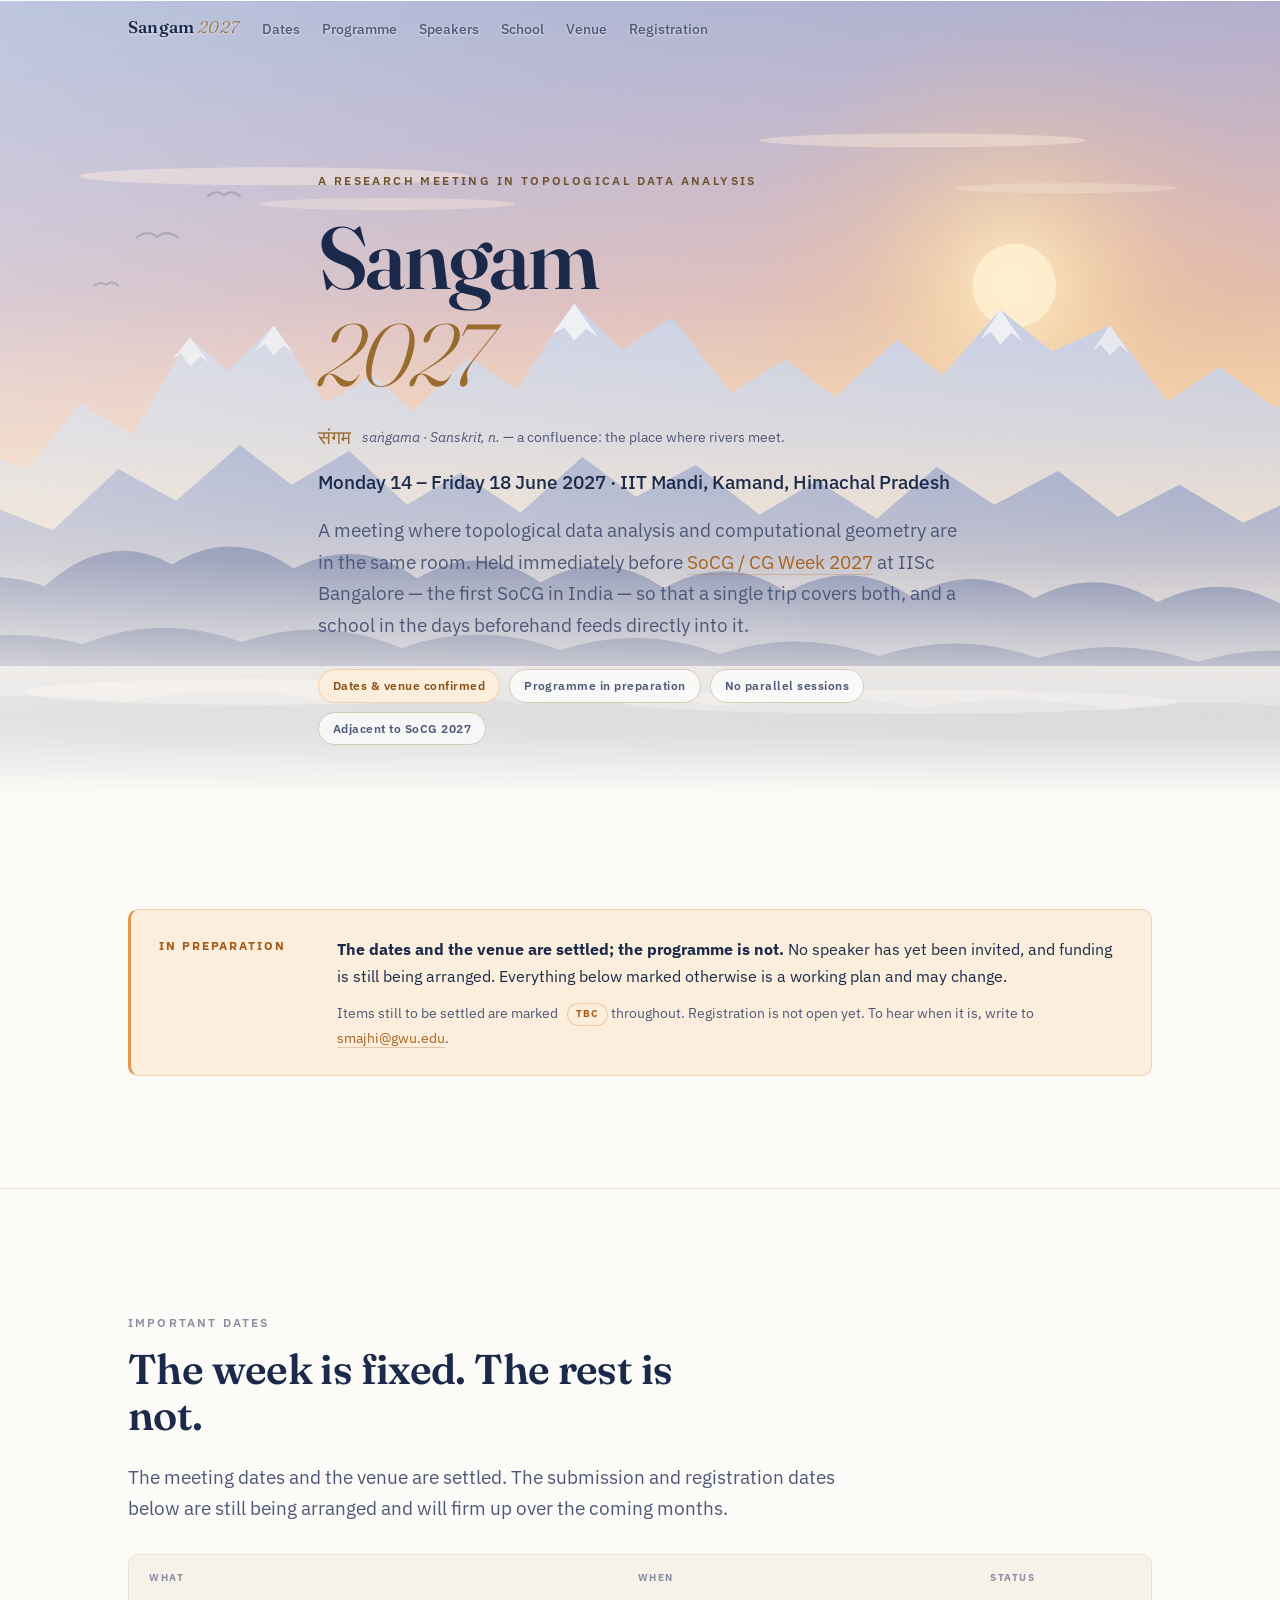
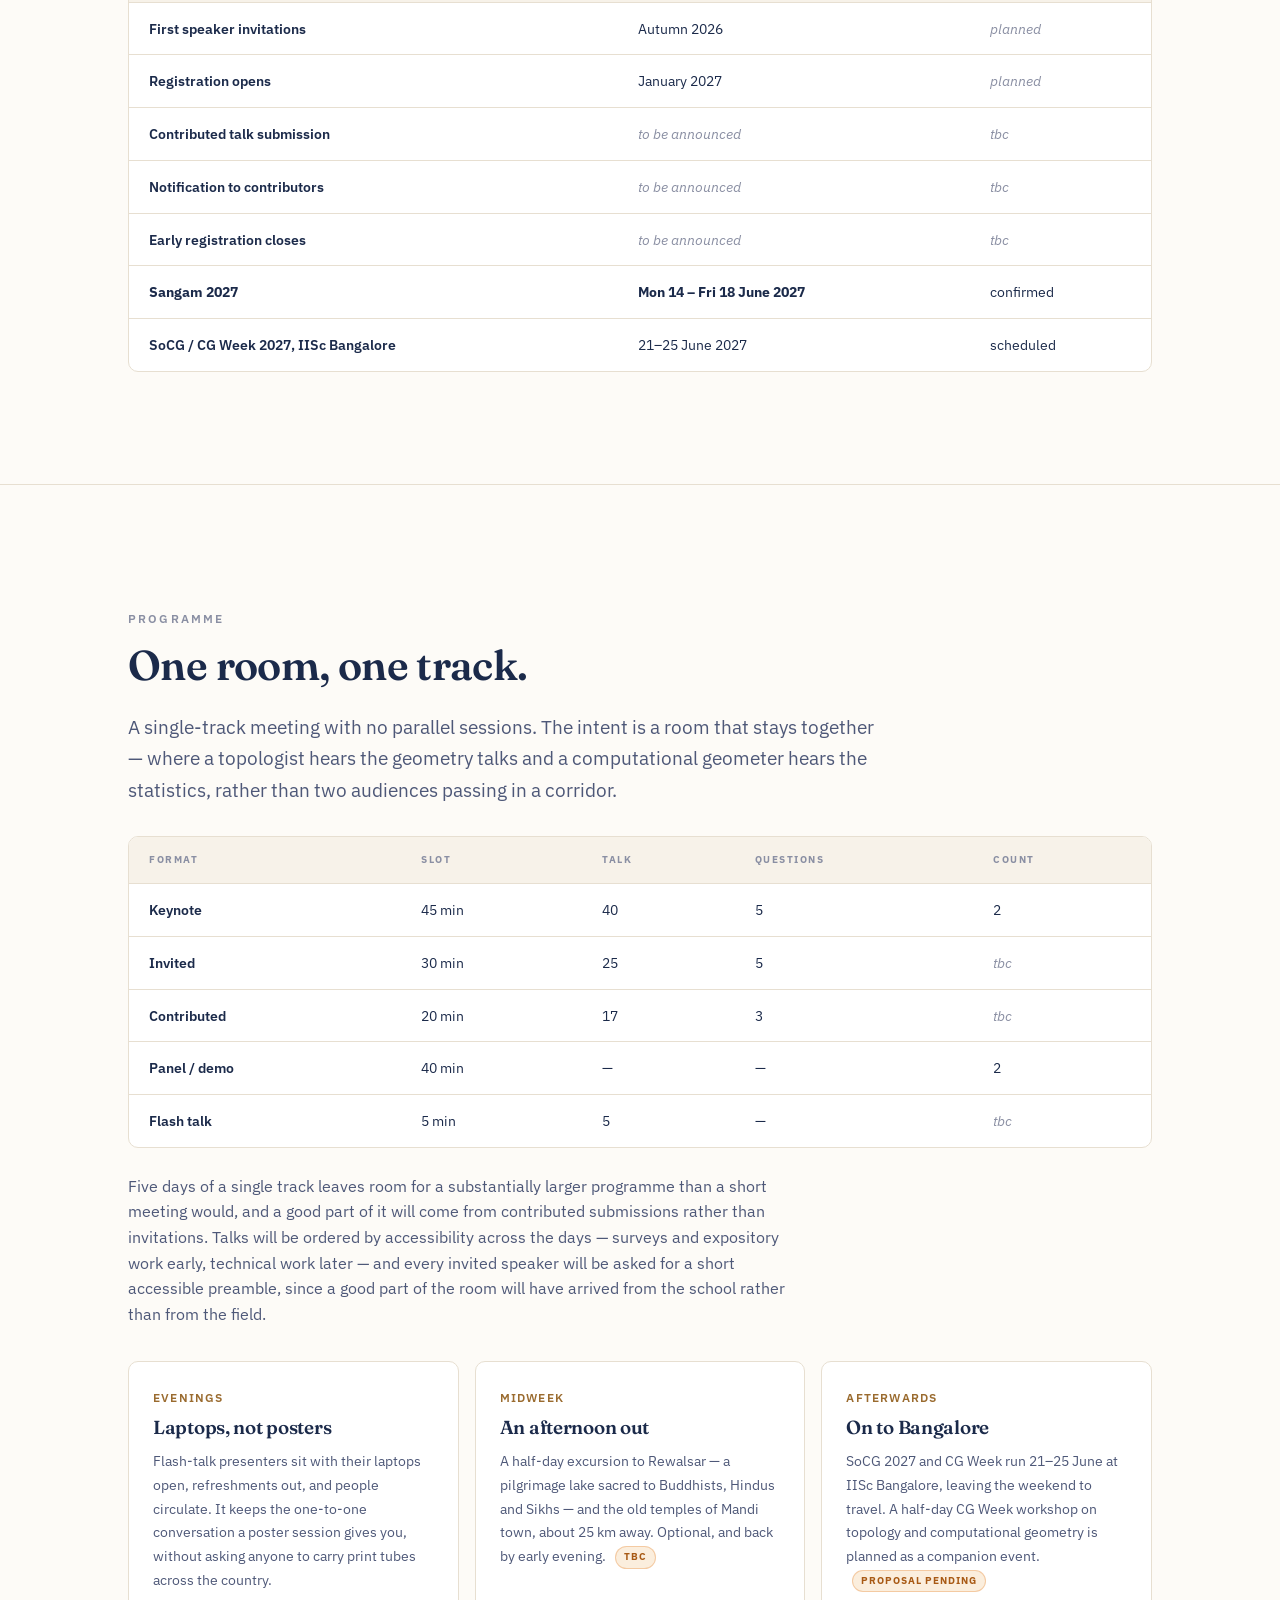
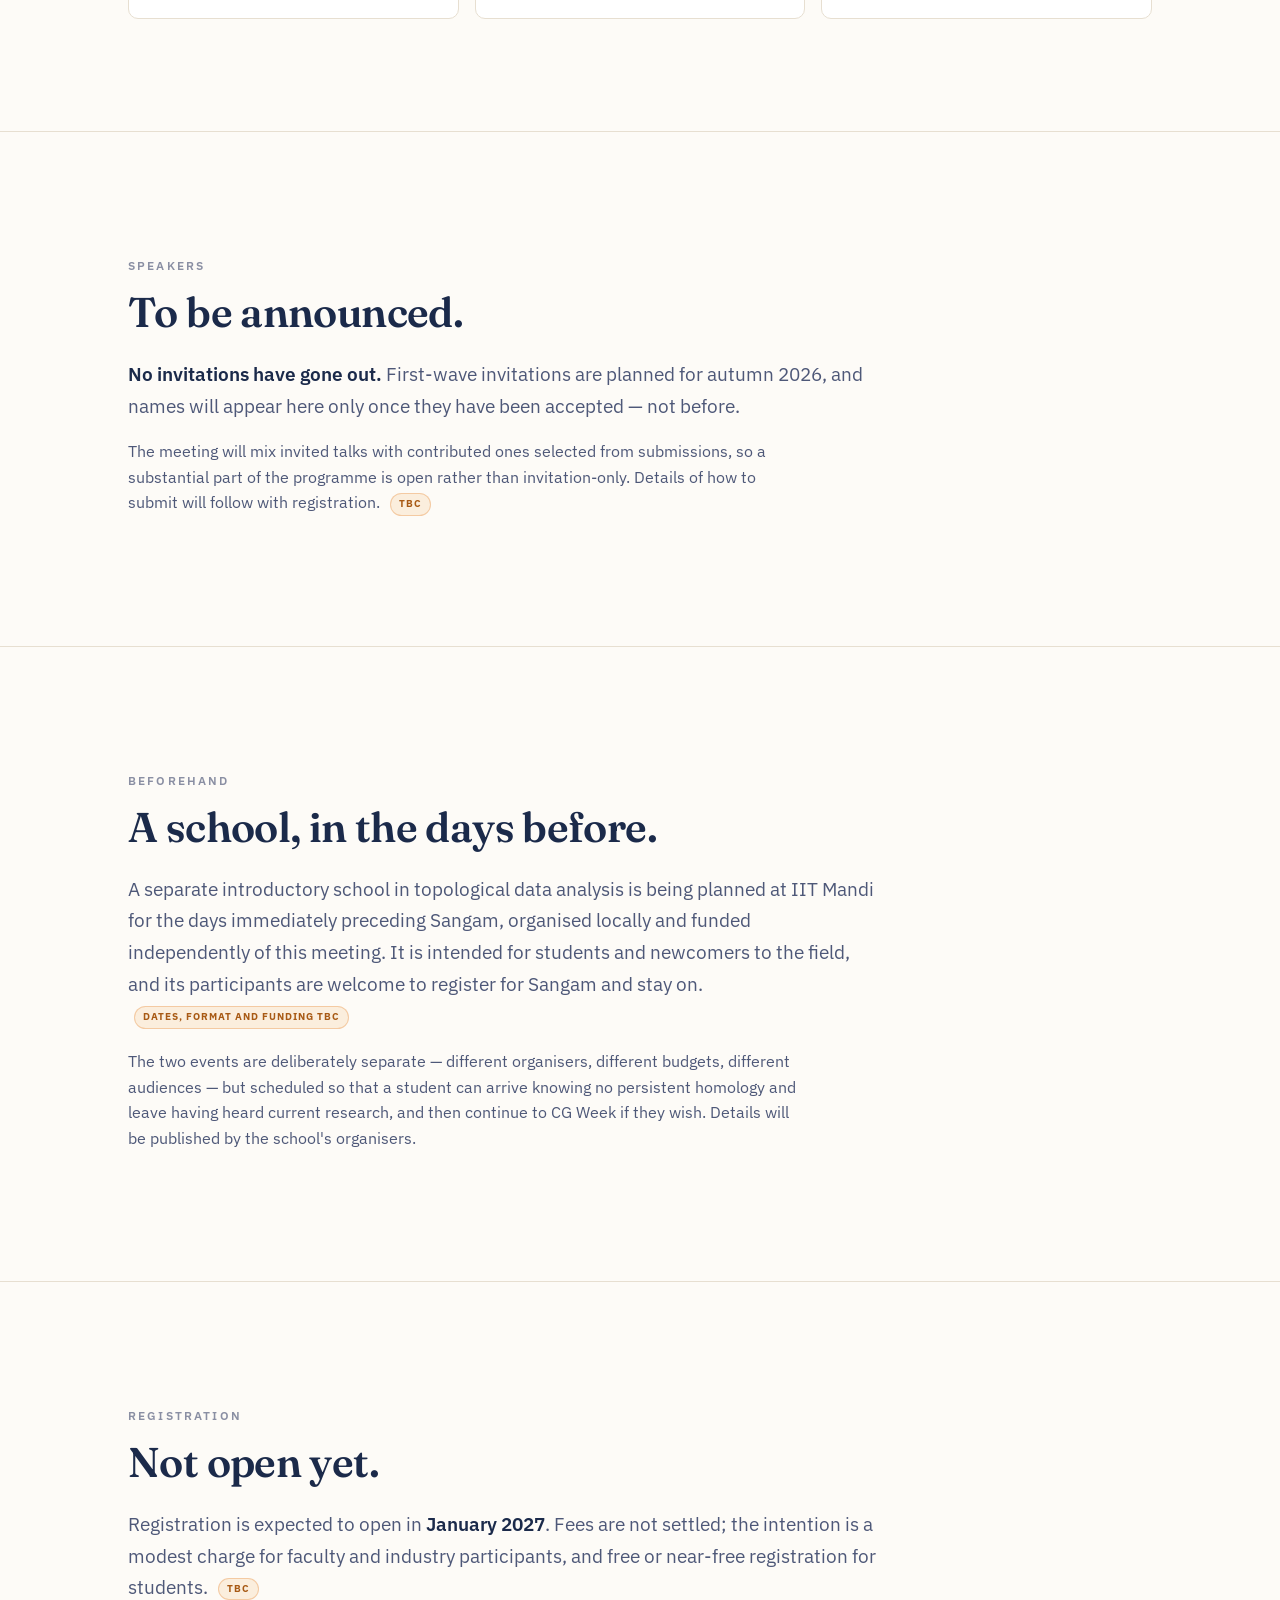
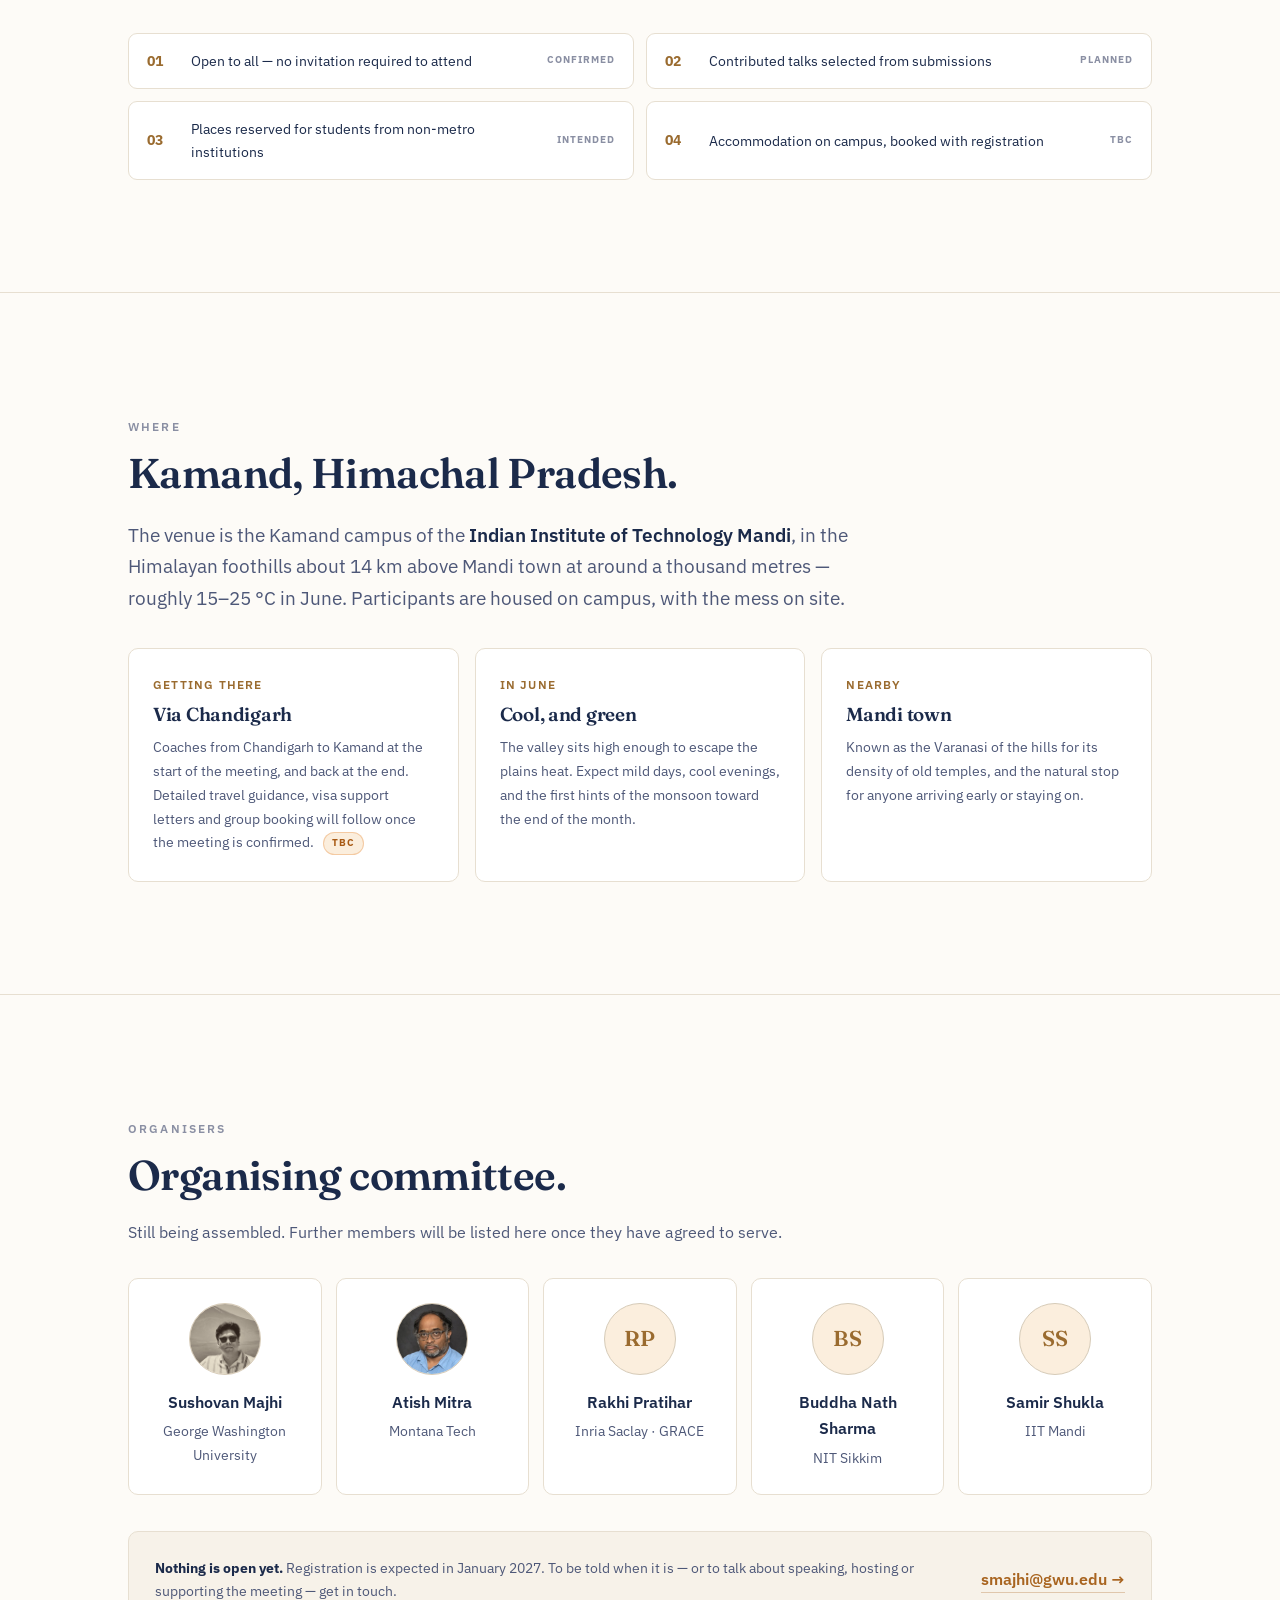
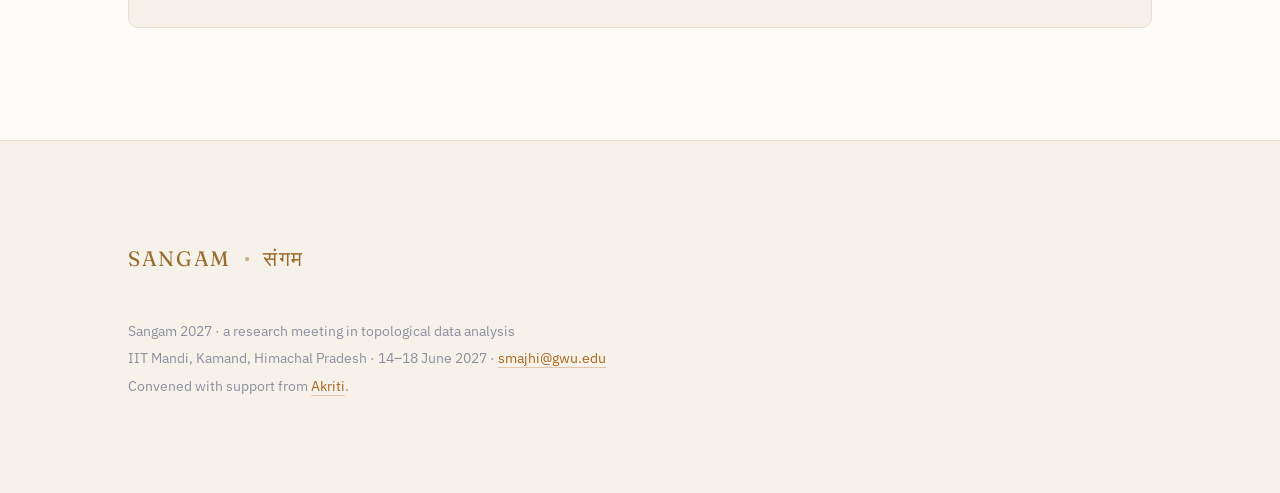
==== docs/sangam/index.html @ 7029db56 "Sangam: list the committee as people, not as roles; add Rakhi Pratihar Drops the role labels and dut" ====
<!doctype html>
<html lang="en">
<head>
<meta charset="utf-8">
<meta name="viewport" content="width=device-width, initial-scale=1">

<!-- Dates and venue are confirmed; speakers, funding and registration are not.
     Still unindexed and reachable only by direct link. Remove the robots tag
     below, and drop "sangam" from NOINDEX_PAGES in website/post-render.sh,
     when the meeting is announced publicly. -->
<meta name="robots" content="noindex, nofollow">

<title>Sangam 2027 — a research meeting in topological data analysis</title>
<meta name="description" content="Sangam 2027: a research meeting in topological data analysis at IIT Mandi, Kamand, 14–18 June 2027, the week before SoCG 2027 at IISc Bangalore.">

<meta property="og:title" content="Sangam 2027 — a research meeting in topological data analysis">
<meta property="og:description" content="IIT Mandi, Kamand, 14–18 June 2027. A research meeting held the week before SoCG 2027 at IISc Bangalore.">
<meta property="og:type" content="website">

<link rel="preconnect" href="https://fonts.googleapis.com">
<link rel="preconnect" href="https://fonts.gstatic.com" crossorigin>
<link href="https://fonts.googleapis.com/css2?family=Fraunces:ital,opsz,wght@0,9..144,300..700;1,9..144,300..600&family=IBM+Plex+Sans:wght@400;500;600&display=swap" rel="stylesheet">
<link rel="stylesheet" href="assets/style.css">
<link rel="icon" href="assets/favicon.svg" type="image/svg+xml">
</head>
<body>

<nav class="topnav" aria-label="Primary">
  <div class="nav-inner">
    <a class="nav-brand" href="#top">Sangam <span>2027</span></a>
    <ul>
      <li><a href="#dates">Dates</a></li>
      <li><a href="#programme">Programme</a></li>
      <li><a href="#speakers">Speakers</a></li>
      <li><a href="#school">School</a></li>
      <li><a href="#venue">Venue</a></li>
      <li><a href="#registration">Registration</a></li>
    </ul>
  </div>
</nav>

<header class="banner" id="top">
  <div class="banner-art" aria-hidden="true">
    <svg viewBox="0 0 1440 800" preserveAspectRatio="xMidYMax slice" role="presentation">
      <defs>
        <linearGradient id="sky" x1="0" y1="0" x2="0.25" y2="1">
          <stop offset="0%"   stop-color="#8FA3D0"/>
          <stop offset="26%"  stop-color="#B6AECB"/>
          <stop offset="48%"  stop-color="#DCB9B8"/>
          <stop offset="68%"  stop-color="#F0C69C"/>
          <stop offset="86%"  stop-color="#F9DEBD"/>
          <stop offset="100%" stop-color="#FCEEDA"/>
        </linearGradient>
        <radialGradient id="glow" cx="0.5" cy="0.5" r="0.5">
          <stop offset="0%"   stop-color="#FFEEC8" stop-opacity="0.98"/>
          <stop offset="30%"  stop-color="#FFDCA0" stop-opacity="0.55"/>
          <stop offset="62%"  stop-color="#F8C489" stop-opacity="0.20"/>
          <stop offset="100%" stop-color="#F4B27A" stop-opacity="0"/>
        </radialGradient>
        <linearGradient id="haze" x1="0" y1="0" x2="0" y2="1">
          <stop offset="0%"   stop-color="#FCE8CE" stop-opacity="0"/>
          <stop offset="100%" stop-color="#FCE8CE" stop-opacity="0.66"/>
        </linearGradient>
        <linearGradient id="mist" x1="0" y1="0" x2="0" y2="1">
          <stop offset="0%"   stop-color="#FDF2E2" stop-opacity="0.72"/>
          <stop offset="100%" stop-color="#FDF2E2" stop-opacity="0"/>
        </linearGradient>
        <linearGradient id="scrim" x1="0" y1="0" x2="1" y2="0.35">
          <stop offset="0%"   stop-color="#FDFBF7" stop-opacity="0.44"/>
          <stop offset="42%"  stop-color="#FDFBF7" stop-opacity="0.20"/>
          <stop offset="100%" stop-color="#FDFBF7" stop-opacity="0"/>
        </linearGradient>
        <filter id="grain">
          <feTurbulence type="fractalNoise" baseFrequency="0.8" numOctaves="3" stitchTiles="stitch"/>
          <feColorMatrix type="saturate" values="0"/>
        </filter>
      </defs>

      <rect width="1440" height="800" fill="url(#sky)"/>

      <circle cx="1096" cy="286" r="270" fill="url(#glow)"/>
      <circle cx="1096" cy="286" r="42" fill="#FFF0CE" opacity="0.95"/>

      <ellipse cx="352"  cy="176" rx="196" ry="9"  fill="#FBE6D6" opacity="0.5"/>
      <ellipse cx="466"  cy="204" rx="128" ry="6"  fill="#FBE6D6" opacity="0.38"/>
      <ellipse cx="1004" cy="140" rx="164" ry="7"  fill="#FCEBDA" opacity="0.42"/>
      <ellipse cx="1148" cy="188" rx="112" ry="5"  fill="#FCEBDA" opacity="0.3"/>

      <path fill="#C3CCE6" d="M0,486 L54,452 L104,470 L158,404 L210,436 L268,338 L306,372 L352,326 L404,404 L452,376 L492,412 L548,358 L596,390 L654,304 L702,350 L752,318 L812,394 L866,360 L916,398 L978,340 L1024,376 L1082,310 L1134,352 L1192,326 L1250,402 L1302,368 L1358,408 L1408,382 L1440,414 L1440,800 L0,800 Z"/>
      <path fill="#EFF2FA" opacity="0.85" d="M250,360 L268,338 L288,364 L279,357 L268,367 L259,354 Z"/>
      <path fill="#EFF2FA" opacity="0.85" d="M334,350 L352,326 L372,354 L362,346 L352,356 L344,345 Z"/>
      <path fill="#F3F5FC" opacity="0.9"  d="M632,334 L654,304 L678,338 L666,329 L654,341 L644,328 Z"/>
      <path fill="#F3F5FC" opacity="0.9"  d="M1062,340 L1082,310 L1104,342 L1093,333 L1082,345 L1072,332 Z"/>
      <path fill="#EFF2FA" opacity="0.8"  d="M1174,352 L1192,326 L1212,354 L1202,346 L1192,356 L1183,345 Z"/>
      <rect y="300" width="1440" height="230" fill="url(#haze)"/>

      <path fill="#A3ADCE" d="M0,540 L70,508 L130,532 L196,470 L254,502 L318,446 L370,486 L428,452 L486,506 L540,474 L600,514 L662,458 L716,498 L776,466 L840,516 L898,482 L958,520 L1018,468 L1076,506 L1140,472 L1200,518 L1262,486 L1326,524 L1390,494 L1440,522 L1440,800 L0,800 Z"/>
      <rect y="440" width="1440" height="200" fill="url(#haze)" opacity="0.8"/>

      <path fill="#7E88AE" d="M0,596 Q64,566 122,588 Q186,530 250,566 Q312,528 372,570 Q436,536 496,580 Q560,542 620,584 Q684,548 744,590 Q808,554 868,594 Q932,558 992,598 Q1056,562 1116,600 Q1180,566 1240,604 Q1304,572 1364,606 Q1408,586 1440,600 L1440,800 L0,800 Z"/>
      <rect y="520" width="1440" height="190" fill="url(#haze)" opacity="0.55"/>

      <path fill="#57608A" d="M0,650 Q80,626 160,646 Q240,614 320,644 Q400,616 480,650 Q560,622 640,652 Q720,626 800,656 Q880,630 960,658 Q1040,632 1120,660 Q1200,636 1280,664 Q1360,640 1440,666 L1440,800 L0,800 Z"/>
      <rect y="590" width="1440" height="180" fill="url(#haze)" opacity="0.32"/>

      <path fill="#333C63" d="M0,706 Q100,690 200,704 Q300,684 400,702 Q500,686 600,706 Q700,688 800,708 Q900,690 1000,710 Q1100,694 1200,712 Q1300,696 1400,714 Q1430,708 1440,712 L1440,800 L0,800 Z"/>

      <rect y="668" width="1440" height="70" fill="url(#mist)"/>
      <ellipse cx="330"  cy="694" rx="230" ry="13" fill="#FDF4E6" opacity="0.42"/>
      <ellipse cx="980"  cy="704" rx="280" ry="12" fill="#FDF4E6" opacity="0.36"/>

      <g fill="none" stroke="#4A5378" stroke-width="2.1" stroke-linecap="round" opacity="0.42">
        <path d="M214,238 q11,-9 21,-1 q10,-8 21,1"/>
        <path d="M286,196 q8,-7 16,-1 q8,-6 16,1"/>
        <path d="M172,286 q6,-5 12,-1 q6,-5 12,1"/>
      </g>

      <rect width="1440" height="800" fill="url(#scrim)"/>
      <rect width="1440" height="800" filter="url(#grain)" opacity="0.045" style="mix-blend-mode:multiply"/>
    </svg>
  </div>

  <div class="wrap banner-inner">
    <p class="eyebrow">A research meeting in topological data analysis</p>
    <h1>Sangam <span class="year">2027</span></h1>
    <p class="gloss"><span class="deva">संगम</span> <em>saṅgama · Sanskrit, n.</em> — a confluence: the place where rivers meet.</p>
    <p class="when">Monday 14 – Friday 18 June 2027 · IIT Mandi, Kamand, Himachal Pradesh</p>
    <p class="lede">A meeting where topological data analysis and computational geometry are in the same room. Held immediately before <a href="https://www.computational-geometry.org/cg-week/">SoCG&nbsp;/&nbsp;CG&nbsp;Week 2027</a> at IISc Bangalore — the first SoCG in India — so that a single trip covers both, and a school in the days beforehand feeds directly into it.</p>
    <div class="chips">
      <span class="chip warm">Dates &amp; venue confirmed</span>
      <span class="chip">Programme in preparation</span>
      <span class="chip">No parallel sessions</span>
      <span class="chip">Adjacent to SoCG 2027</span>
    </div>
  </div>
</header>

<main>

<section id="status">
  <div class="wrap">
    <div class="notice">
      <div class="flag">In preparation</div>
      <div>
        <p><strong>The dates and the venue are settled; the programme is not.</strong> No speaker has yet been invited, and funding is still being arranged. Everything below marked otherwise is a working plan and may change.</p>
        <p>Items still to be settled are marked <span class="tbc">tbc</span> throughout. Registration is not open yet. To hear when it is, write to <a href="mailto:smajhi@gwu.edu">smajhi@gwu.edu</a>.</p>
      </div>
    </div>
  </div>
</section>

<section id="dates">
  <div class="wrap">
    <p class="kicker">Important dates</p>
    <h2>The week is fixed. The rest is not.</h2>
    <p class="lede">The meeting dates and the venue are settled. The submission and registration dates below are still being arranged and will firm up over the coming months.</p>
    <div class="table-wrap">
      <table>
        <thead><tr><th>What</th><th>When</th><th>Status</th></tr></thead>
        <tbody>
          <tr><td>First speaker invitations</td><td>Autumn 2026</td><td class="tbd">planned</td></tr>
          <tr><td>Registration opens</td><td>January 2027</td><td class="tbd">planned</td></tr>
          <tr><td>Contributed talk submission</td><td class="tbd">to be announced</td><td class="tbd">tbc</td></tr>
          <tr><td>Notification to contributors</td><td class="tbd">to be announced</td><td class="tbd">tbc</td></tr>
          <tr><td>Early registration closes</td><td class="tbd">to be announced</td><td class="tbd">tbc</td></tr>
          <tr><td><strong>Sangam 2027</strong></td><td><strong>Mon 14 – Fri 18 June 2027</strong></td><td>confirmed</td></tr>
          <tr><td>SoCG / CG Week 2027, IISc Bangalore</td><td>21–25 June 2027</td><td>scheduled</td></tr>
        </tbody>
      </table>
    </div>
  </div>
</section>

<section id="programme">
  <div class="wrap">
    <p class="kicker">Programme</p>
    <h2>One room, one track.</h2>
    <p class="lede">A single-track meeting with no parallel sessions. The intent is a room that stays together — where a topologist hears the geometry talks and a computational geometer hears the statistics, rather than two audiences passing in a corridor.</p>
    <div class="table-wrap">
      <table>
        <thead><tr><th>Format</th><th>Slot</th><th>Talk</th><th>Questions</th><th>Count</th></tr></thead>
        <tbody>
          <tr><td>Keynote</td><td class="num">45 min</td><td class="num">40</td><td class="num">5</td><td class="num">2</td></tr>
          <tr><td>Invited</td><td class="num">30 min</td><td class="num">25</td><td class="num">5</td><td class="tbd">tbc</td></tr>
          <tr><td>Contributed</td><td class="num">20 min</td><td class="num">17</td><td class="num">3</td><td class="tbd">tbc</td></tr>
          <tr><td>Panel / demo</td><td class="num">40 min</td><td>—</td><td>—</td><td class="num">2</td></tr>
          <tr><td>Flash talk</td><td class="num">5 min</td><td class="num">5</td><td>—</td><td class="tbd">tbc</td></tr>
        </tbody>
      </table>
    </div>
    <p class="lede small" style="margin-top:26px;">Five days of a single track leaves room for a substantially larger programme than a short meeting would, and a good part of it will come from contributed submissions rather than invitations. Talks will be ordered by accessibility across the days — surveys and expository work early, technical work later — and every invited speaker will be asked for a short accessible preamble, since a good part of the room will have arrived from the school rather than from the field.</p>
    <div class="cards">
      <div class="card">
        <p class="tag">Evenings</p>
        <h3>Laptops, not posters</h3>
        <p>Flash-talk presenters sit with their laptops open, refreshments out, and people circulate. It keeps the one-to-one conversation a poster session gives you, without asking anyone to carry print tubes across the country.</p>
      </div>
      <div class="card">
        <p class="tag">Midweek</p>
        <h3>An afternoon out</h3>
        <p>A half-day excursion to Rewalsar — a pilgrimage lake sacred to Buddhists, Hindus and Sikhs — and the old temples of Mandi town, about 25 km away. Optional, and back by early evening. <span class="tbc">tbc</span></p>
      </div>
      <div class="card">
        <p class="tag">Afterwards</p>
        <h3>On to Bangalore</h3>
        <p>SoCG 2027 and CG Week run 21–25 June at IISc Bangalore, leaving the weekend to travel. A half-day CG Week workshop on topology and computational geometry is planned as a companion event. <span class="tbc">proposal pending</span></p>
      </div>
    </div>
  </div>
</section>

<section id="speakers">
  <div class="wrap">
    <p class="kicker">Speakers</p>
    <h2>To be announced.</h2>
    <p class="lede"><strong>No invitations have gone out.</strong> First-wave invitations are planned for autumn 2026, and names will appear here only once they have been accepted — not before.</p>
    <p class="lede small">The meeting will mix invited talks with contributed ones selected from submissions, so a substantial part of the programme is open rather than invitation-only. Details of how to submit will follow with registration. <span class="tbc">tbc</span></p>
  </div>
</section>

<section id="school">
  <div class="wrap">
    <p class="kicker">Beforehand</p>
    <h2>A school, in the days before.</h2>
    <p class="lede">A separate introductory school in topological data analysis is being planned at IIT Mandi for the days immediately preceding Sangam, organised locally and funded independently of this meeting. It is intended for students and newcomers to the field, and its participants are welcome to register for Sangam and stay on. <span class="tbc">dates, format and funding tbc</span></p>
    <p class="lede small">The two events are deliberately separate — different organisers, different budgets, different audiences — but scheduled so that a student can arrive knowing no persistent homology and leave having heard current research, and then continue to CG Week if they wish. Details will be published by the school's organisers.</p>
  </div>
</section>

<section id="registration">
  <div class="wrap">
    <p class="kicker">Registration</p>
    <h2>Not open yet.</h2>
    <p class="lede">Registration is expected to open in <strong>January 2027</strong>. Fees are not settled; the intention is a modest charge for faculty and industry participants, and free or near-free registration for students. <span class="tbc">tbc</span></p>
    <div class="points">
      <div class="point"><span class="n">01</span><span class="t">Open to all — no invitation required to attend</span><span class="s">confirmed</span></div>
      <div class="point"><span class="n">02</span><span class="t">Contributed talks selected from submissions</span><span class="s">planned</span></div>
      <div class="point"><span class="n">03</span><span class="t">Places reserved for students from non-metro institutions</span><span class="s">intended</span></div>
      <div class="point"><span class="n">04</span><span class="t">Accommodation on campus, booked with registration</span><span class="s">tbc</span></div>
    </div>
  </div>
</section>

<section id="venue">
  <div class="wrap">
    <p class="kicker">Where</p>
    <h2>Kamand, Himachal Pradesh.</h2>
    <p class="lede">The venue is the Kamand campus of the <strong>Indian Institute of Technology Mandi</strong>, in the Himalayan foothills about 14 km above Mandi town at around a thousand metres — roughly 15–25 °C in June. Participants are housed on campus, with the mess on site.</p>
    <div class="cards">
      <div class="card">
        <p class="tag">Getting there</p>
        <h3>Via Chandigarh</h3>
        <p>Coaches from Chandigarh to Kamand at the start of the meeting, and back at the end. Detailed travel guidance, visa support letters and group booking will follow once the meeting is confirmed. <span class="tbc">tbc</span></p>
      </div>
      <div class="card">
        <p class="tag">In June</p>
        <h3>Cool, and green</h3>
        <p>The valley sits high enough to escape the plains heat. Expect mild days, cool evenings, and the first hints of the monsoon toward the end of the month.</p>
      </div>
      <div class="card">
        <p class="tag">Nearby</p>
        <h3>Mandi town</h3>
        <p>Known as the Varanasi of the hills for its density of old temples, and the natural stop for anyone arriving early or staying on.</p>
      </div>
    </div>
  </div>
</section>

<section id="organisers">
  <div class="wrap">
    <p class="kicker">Organisers</p>
    <h2>Organising committee.</h2>
    <p class="lede small">Still being assembled. Further members will be listed here once they have agreed to serve.</p>
    <div class="people">
      <div class="person">
        <div class="avatar">
          <img src="/branding/team/sushovan-majhi.jpg" alt="" loading="lazy" onerror="this.remove()">
          <span class="initials" aria-hidden="true">SM</span>
        </div>
        <p class="name">Sushovan Majhi</p>
        <p class="affil">George Washington University</p>
      </div>
      <div class="person">
        <div class="avatar">
          <img src="/branding/team/atish-mitra.jpg" alt="" loading="lazy" onerror="this.remove()">
          <span class="initials" aria-hidden="true">AM</span>
        </div>
        <p class="name">Atish Mitra</p>
        <p class="affil">Montana Tech</p>
      </div>
      <div class="person">
        <div class="avatar">
          <img src="/branding/team/rakhi-pratihar.jpg" alt="" loading="lazy" onerror="this.remove()">
          <span class="initials" aria-hidden="true">RP</span>
        </div>
        <p class="name"><a href="https://sites.google.com/view/rakhi-pratihar/home">Rakhi Pratihar</a></p>
        <p class="affil">Inria Saclay · GRACE</p>
      </div>
      <div class="person">
        <div class="avatar">
          <img src="/branding/team/buddha-nath-sharma.jpg" alt="" loading="lazy" onerror="this.remove()">
          <span class="initials" aria-hidden="true">BS</span>
        </div>
        <p class="name">Buddha Nath Sharma</p>
        <p class="affil">NIT Sikkim</p>
      </div>
      <div class="person">
        <div class="avatar">
          <img src="/branding/team/samir-shukla.jpg" alt="" loading="lazy" onerror="this.remove()">
          <span class="initials" aria-hidden="true">SS</span>
        </div>
        <p class="name">Samir Shukla</p>
        <p class="affil">IIT Mandi</p>
      </div>
    </div>
    <div class="callout">
      <p><strong>Nothing is open yet.</strong> Registration is expected in January 2027. To be told when it is — or to talk about speaking, hosting or supporting the meeting — get in touch.</p>
      <a href="mailto:smajhi@gwu.edu">smajhi@gwu.edu →</a>
    </div>
  </div>
</section>

</main>

<footer>
  <div class="wrap">
    <p class="seal"><span>SANGAM</span><span class="dot"></span><span>संगम</span></p>
    <p class="meta">
      <span>Sangam 2027 · a research meeting in topological data analysis</span>
      <span>IIT Mandi, Kamand, Himachal Pradesh · 14–18 June 2027 · <a href="mailto:smajhi@gwu.edu">smajhi@gwu.edu</a></span>
      <span>Convened with support from <a href="/">Akriti</a>.</span>
    </p>
  </div>
</footer>

<script>
// The nav is clear over the banner and frosts once the sky has scrolled past.
// Falls back to permanently frosted if IntersectionObserver is unavailable,
// which is the safe direction — legible rather than pretty.
(function () {
  var nav = document.querySelector('.topnav');
  var banner = document.querySelector('.banner');
  if (!nav || !banner) return;
  if (!('IntersectionObserver' in window)) { nav.classList.add('scrolled'); return; }

  new IntersectionObserver(function (entries) {
    nav.classList.toggle('scrolled', !entries[0].isIntersecting);
  }, { rootMargin: '-' + nav.offsetHeight + 'px 0px 0px 0px' }).observe(banner);
})();
</script>

</body>
</html>
---- docs/sangam/assets/style.css ----
/* ─────────────────────────────────────────────────────────────────────────────
   Sangam 2027 — "Dawn over the range"
   Standalone stylesheet. No framework, no build step.
   ───────────────────────────────────────────────────────────────────────── */

:root {
  color-scheme: light;

  /* Ground */
  --paper:      #FDFBF7;
  --surface:    #F7F2E9;
  --surface-hi: #FFFFFF;

  /* Ink */
  --ink:       #1B2A4A;
  --ink-muted: #4E5878;
  --ink-faint: #8A8FA3;

  /* Rules and edges */
  --rule:        #E7DFD1;
  --rule-strong: #D6CBB8;

  /* Dawn */
  --sun:        #E8944A;
  --sun-light:  #F2C879;
  --sun-soft:   #FBEEDD;
  --ridge-deep: #2B3354;

  /* Type scale */
  --t-display: clamp(2.75rem, 8vw, 5.5rem);
  --t-title:   clamp(1.7rem, 3.6vw, 2.6rem);
  --t-lede:    clamp(1.05rem, 1.6vw, 1.2rem);
  --t-small:   0.9rem;
  --t-micro:   0.75rem;

  /* Layout */
  --measure: 1120px;
  --gutter:  clamp(20px, 5vw, 48px);
  --band:    clamp(64px, 9vw, 112px);
  --nav-h:   56px;
}

* { box-sizing: border-box; }

html {
  -webkit-text-size-adjust: 100%;
  scroll-behavior: smooth;
}

body {
  margin: 0;
  background: var(--paper);
  color: var(--ink);
  font-family: "IBM Plex Sans", -apple-system, BlinkMacSystemFont, "Segoe UI", Helvetica, Arial, sans-serif;
  font-size: 1rem;
  line-height: 1.65;
  -webkit-font-smoothing: antialiased;
  -moz-osx-font-smoothing: grayscale;
}

::selection { background: var(--sun-soft); color: var(--ink); }

a {
  color: #A8641F;
  text-decoration: none;
  border-bottom: 1px solid rgba(168, 100, 31, 0.3);
  transition: border-color 140ms ease, color 140ms ease;
}
a:hover { color: var(--sun); border-bottom-color: var(--sun); }

h1, h2, h3 {
  font-family: "Fraunces", Georgia, "Times New Roman", serif;
  font-weight: 600;
  line-height: 1.1;
  letter-spacing: -0.015em;
  margin: 0;
}

.wrap {
  max-width: var(--measure);
  margin-inline: auto;
  padding-inline: var(--gutter);
}

/* ── Top navigation ──────────────────────────────────────────────────────── */

/* Transparent over the banner, frosted once the sky has scrolled away.
   Fully transparent throughout would be prettier for two seconds and then
   unreadable, since section text passes under a sticky bar. */
.topnav {
  position: sticky;
  top: 0;
  z-index: 50;
  background: transparent;
  border-bottom: 1px solid transparent;
  transition: background 220ms ease, border-color 220ms ease,
              backdrop-filter 220ms ease;
}

.topnav.scrolled {
  background: rgba(253, 251, 247, 0.82);
  backdrop-filter: blur(12px) saturate(1.4);
  -webkit-backdrop-filter: blur(12px) saturate(1.4);
  border-bottom-color: rgba(231, 223, 209, 0.7);
}

/* Over the sky the muted link colour drops to about 2.8:1, so lift the links
   to full ink and float them on a faint light halo while the bar is clear. */
.topnav:not(.scrolled) a {
  color: var(--ink);
  text-shadow: 0 1px 3px rgba(253, 251, 247, 0.65);
}

.nav-inner {
  max-width: var(--measure);
  margin-inline: auto;
  height: var(--nav-h);
  padding-inline: var(--gutter);
  display: flex;
  align-items: center;
  gap: 24px;
}

.nav-brand {
  font-family: "Fraunces", Georgia, serif;
  font-size: 1.05rem;
  font-weight: 600;
  letter-spacing: 0.01em;
  color: var(--ink);
  border-bottom: 0;
  white-space: nowrap;
  flex-shrink: 0;
}
.nav-brand span { font-style: italic; font-weight: 300; color: #9A6B2F; }
.nav-brand:hover { color: var(--ink); }

.topnav ul {
  display: flex;
  gap: 22px;
  margin: 0;
  padding: 0;
  list-style: none;
  overflow-x: auto;
  scrollbar-width: none;
  -webkit-overflow-scrolling: touch;
}
.topnav ul::-webkit-scrollbar { display: none; }

.topnav a:not(.nav-brand) {
  font-size: 0.85rem;
  font-weight: 500;
  color: var(--ink-muted);
  border-bottom: 1px solid transparent;
  padding-bottom: 2px;
  white-space: nowrap;
}
.topnav a:not(.nav-brand):hover {
  color: var(--ink);
  border-bottom-color: var(--sun);
}

/* The sticky bar would otherwise land on top of an anchored heading. */
section { scroll-margin-top: calc(var(--nav-h) + 12px); }

@media (max-width: 620px) {
  .nav-inner { gap: 16px; padding-inline: 20px; }
  .topnav ul { gap: 16px; }
}

/* ── Banner ──────────────────────────────────────────────────────────────── */

.banner {
  margin-top: calc(-1 * var(--nav-h));
  position: relative;
  isolation: isolate;
  overflow: hidden;
  min-height: clamp(560px, 76vh, 800px);
  display: flex;
  align-items: flex-start;
}

.banner-art {
  position: absolute;
  inset: 0;
  width: 100%;
  height: 100%;
  z-index: -2;
}
.banner-art svg {
  width: 100%;
  height: 100%;
  display: block;
}

/* Fade the ridgeline into the page so there is no hard seam. */
.banner::after {
  content: "";
  position: absolute;
  left: 0; right: 0; bottom: 0;
  height: 30%;
  background: linear-gradient(180deg, rgba(253, 251, 247, 0) 0%, rgba(253, 251, 247, 0.72) 55%, var(--paper) 100%);
  z-index: -1;
  pointer-events: none;
}

.banner-inner {
  padding-block: calc(clamp(52px, 8vw, 104px) + var(--nav-h)) clamp(28px, 5vw, 52px);
  max-width: 74ch;
}

.eyebrow {
  font-size: var(--t-micro);
  font-weight: 600;
  letter-spacing: 0.2em;
  text-transform: uppercase;
  color: #6E5230;
  margin-bottom: 18px;
}

.banner h1 {
  font-size: var(--t-display);
  font-weight: 600;
  letter-spacing: -0.03em;
  color: var(--ink);
}
.banner h1 .year {
  display: block;
  font-weight: 300;
  font-style: italic;
  color: #9A6B2F;
}

.gloss {
  margin: 18px 0 0;
  font-size: var(--t-small);
  color: var(--ink-muted);
}
.gloss .deva {
  font-size: 1.2rem;
  margin-right: 8px;
  color: #9A6B2F;
  vertical-align: -2px;
}
.gloss em { color: var(--ink-muted); }

.when {
  margin: 14px 0 0;
  font-size: var(--t-lede);
  font-weight: 500;
}

.banner .lede {
  margin: 16px 0 0;
  max-width: 62ch;
  color: var(--ink-muted);
}

.chips {
  display: flex;
  flex-wrap: wrap;
  gap: 9px;
  margin-top: 28px;
}

.chip {
  display: inline-flex;
  align-items: center;
  padding: 6px 14px;
  border-radius: 999px;
  font-size: var(--t-micro);
  font-weight: 600;
  letter-spacing: 0.04em;
  background: rgba(255, 255, 255, 0.72);
  border: 1px solid var(--rule-strong);
  color: var(--ink-muted);
  backdrop-filter: blur(6px);
  -webkit-backdrop-filter: blur(6px);
}
.chip.warm {
  background: var(--sun-soft);
  border-color: rgba(232, 148, 74, 0.35);
  color: #8A4E14;
}

/* ── Sections ────────────────────────────────────────────────────────────── */

section { padding-block: var(--band); }
section + section { border-top: 1px solid var(--rule); }

.kicker {
  font-size: var(--t-micro);
  font-weight: 600;
  letter-spacing: 0.18em;
  text-transform: uppercase;
  color: var(--ink-faint);
  margin-bottom: 14px;
}

h2 {
  font-size: var(--t-title);
  max-width: 22ch;
  margin-bottom: 8px;
}
h2 + .lede { margin-top: 22px; }

.lede {
  font-size: var(--t-lede);
  color: var(--ink-muted);
  max-width: 68ch;
  margin: 0 0 18px;
}
.lede.small { font-size: 0.97rem; }
.lede strong { color: var(--ink); font-weight: 600; }

/* ── Status notice ───────────────────────────────────────────────────────── */

.notice {
  display: grid;
  gap: 16px;
  padding: 26px 28px;
  background: var(--sun-soft);
  border: 1px solid rgba(232, 148, 74, 0.32);
  border-left: 3px solid var(--sun);
  border-radius: 10px;
}
@media (min-width: 760px) {
  .notice { grid-template-columns: 150px 1fr; gap: 28px; }
}
.notice .flag {
  font-size: var(--t-micro);
  font-weight: 700;
  letter-spacing: 0.16em;
  text-transform: uppercase;
  color: #A85A15;
}
.notice p { margin: 0; }
.notice p + p { margin-top: 12px; font-size: var(--t-small); color: var(--ink-muted); }

/* ── Facts strip ─────────────────────────────────────────────────────────── */

.facts {
  display: grid;
  grid-template-columns: repeat(2, 1fr);
  gap: 2px;
  margin: 0 0 40px;
  background: var(--rule);
  border: 1px solid var(--rule);
  border-radius: 10px;
  overflow: hidden;
}
@media (min-width: 780px) { .facts { grid-template-columns: repeat(4, 1fr); } }
.facts > div { background: var(--surface-hi); padding: 18px 20px; }
.facts dt {
  font-size: 10px;
  font-weight: 700;
  letter-spacing: 0.16em;
  text-transform: uppercase;
  color: var(--ink-faint);
  margin-bottom: 4px;
}
.facts dd { margin: 0; font-size: var(--t-small); font-weight: 500; }

/* ── Cards ───────────────────────────────────────────────────────────────── */

.cards {
  display: grid;
  grid-template-columns: 1fr;
  gap: 16px;
  margin-top: 34px;
}
@media (min-width: 640px) { .cards { grid-template-columns: repeat(2, 1fr); } }
@media (min-width: 980px) { .cards { grid-template-columns: repeat(3, 1fr); } }

.card {
  padding: 26px 24px;
  background: var(--surface-hi);
  border: 1px solid var(--rule);
  border-radius: 10px;
  transition: border-color 160ms ease, transform 160ms ease;
}
.card:hover { border-color: var(--rule-strong); transform: translateY(-2px); }
.card .tag {
  font-size: var(--t-micro);
  font-weight: 600;
  letter-spacing: 0.1em;
  text-transform: uppercase;
  color: #9A6B2F;
  margin-bottom: 10px;
}
.card h3 {
  font-size: 1.18rem;
  margin-bottom: 10px;
}
.card p { margin: 0; font-size: var(--t-small); color: var(--ink-muted); }

/* ── Tables ──────────────────────────────────────────────────────────────── */

.table-wrap {
  margin-top: 30px;
  border: 1px solid var(--rule);
  border-radius: 10px;
  background: var(--surface-hi);
  overflow-x: auto;
  -webkit-overflow-scrolling: touch;
}
.table-wrap + .table-wrap { margin-top: 14px; }

table {
  width: 100%;
  border-collapse: collapse;
  font-size: var(--t-small);
  min-width: 560px;
}
thead th {
  text-align: left;
  padding: 15px 20px;
  font-size: 10px;
  font-weight: 700;
  letter-spacing: 0.15em;
  text-transform: uppercase;
  color: var(--ink-faint);
  background: var(--surface);
  border-bottom: 1px solid var(--rule);
  white-space: nowrap;
}
tbody td { padding: 14px 20px; border-bottom: 1px solid var(--rule); vertical-align: top; }
tbody tr:last-child td { border-bottom: 0; }
tbody td:first-child { font-weight: 600; white-space: nowrap; }
td.num { font-variant-numeric: tabular-nums; }

/* ── Chips for unsettled facts ───────────────────────────────────────────── */

.tbc {
  display: inline-block;
  margin-left: 6px;
  padding: 2px 8px;
  border-radius: 999px;
  font-size: 10px;
  font-weight: 700;
  letter-spacing: 0.1em;
  text-transform: uppercase;
  white-space: nowrap;
  vertical-align: middle;
  color: #A85A15;
  background: var(--sun-soft);
  border: 1px solid rgba(232, 148, 74, 0.4);
}

.tbd { color: var(--ink-faint); font-style: italic; font-weight: 400; }

/* ── Numbered list ───────────────────────────────────────────────────────── */

.points {
  display: grid;
  gap: 12px;
  margin-top: 30px;
  grid-template-columns: 1fr;
}
@media (min-width: 720px) { .points { grid-template-columns: 1fr 1fr; } }
.point {
  display: grid;
  grid-template-columns: 30px 1fr auto;
  align-items: center;
  gap: 14px;
  padding: 15px 18px;
  background: var(--surface-hi);
  border: 1px solid var(--rule);
  border-radius: 9px;
}
.point .n {
  font-variant-numeric: tabular-nums;
  font-weight: 700;
  color: #9A6B2F;
  font-size: 0.85rem;
}
.point .t { font-size: var(--t-small); }
.point .s {
  font-size: 10px;
  font-weight: 700;
  letter-spacing: 0.1em;
  text-transform: uppercase;
  color: var(--ink-faint);
}

/* ── People ──────────────────────────────────────────────────────────────── */

.people {
  display: grid;
  grid-template-columns: repeat(auto-fit, minmax(160px, 1fr));
  gap: 14px;
  margin-top: 32px;
}
.person {
  padding: 24px 20px;
  background: var(--surface-hi);
  border: 1px solid var(--rule);
  border-radius: 10px;
  text-align: center;
}

/* Photo where we have one, initials where we do not. The img removes itself
   on error, so dropping a file into branding/team/ is all it takes to fill a
   gap — no markup change. */
.avatar {
  position: relative;
  width: 72px;
  height: 72px;
  margin: 0 auto 14px;
  border-radius: 50%;
  overflow: hidden;
  background: var(--sun-soft);
  border: 1px solid var(--rule-strong);
  display: grid;
  place-items: center;
}
.avatar img {
  position: absolute;
  inset: 0;
  width: 100%;
  height: 100%;
  object-fit: cover;
  z-index: 1;
}
.avatar .initials {
  font-family: "Fraunces", Georgia, serif;
  font-size: 1.35rem;
  font-weight: 600;
  letter-spacing: 0.03em;
  color: #9A6B2F;
}

.person .name { font-weight: 600; font-size: 1rem; margin: 0; }
.person .name a { color: var(--ink); border-bottom-color: transparent; }
.person .name a:hover { color: #A8641F; border-bottom-color: var(--sun); }
.person .affil { font-size: var(--t-small); color: var(--ink-muted); margin: 4px 0 0; }

/* ── Call-out band ───────────────────────────────────────────────────────── */

.callout {
  display: grid;
  gap: 16px;
  align-items: center;
  margin-top: 36px;
  padding: 24px 26px;
  background: var(--surface);
  border: 1px solid var(--rule);
  border-radius: 10px;
}
@media (min-width: 800px) { .callout { grid-template-columns: 1fr auto; gap: 28px; } }
.callout p { margin: 0; font-size: var(--t-small); color: var(--ink-muted); }
.callout strong { color: var(--ink); }
.callout a { white-space: nowrap; font-weight: 600; }

/* ── Footer ──────────────────────────────────────────────────────────────── */

footer {
  padding-block: clamp(48px, 7vw, 80px);
  border-top: 1px solid var(--rule);
  background: var(--surface);
}
.seal {
  font-family: "Fraunces", Georgia, serif;
  font-size: 1.3rem;
  letter-spacing: 0.08em;
  color: #9A6B2F;
  display: inline-flex;
  align-items: center;
  gap: 14px;
}
.seal .dot { width: 4px; height: 4px; border-radius: 50%; background: currentColor; opacity: 0.55; }
footer .meta {
  margin-top: 20px;
  font-size: var(--t-small);
  color: var(--ink-faint);
  line-height: 1.9;
}
footer .meta span { display: block; }

/* ── Motion ──────────────────────────────────────────────────────────────── */

@media (prefers-reduced-motion: reduce) {
  html { scroll-behavior: auto; }
  * { transition: none !important; }
}
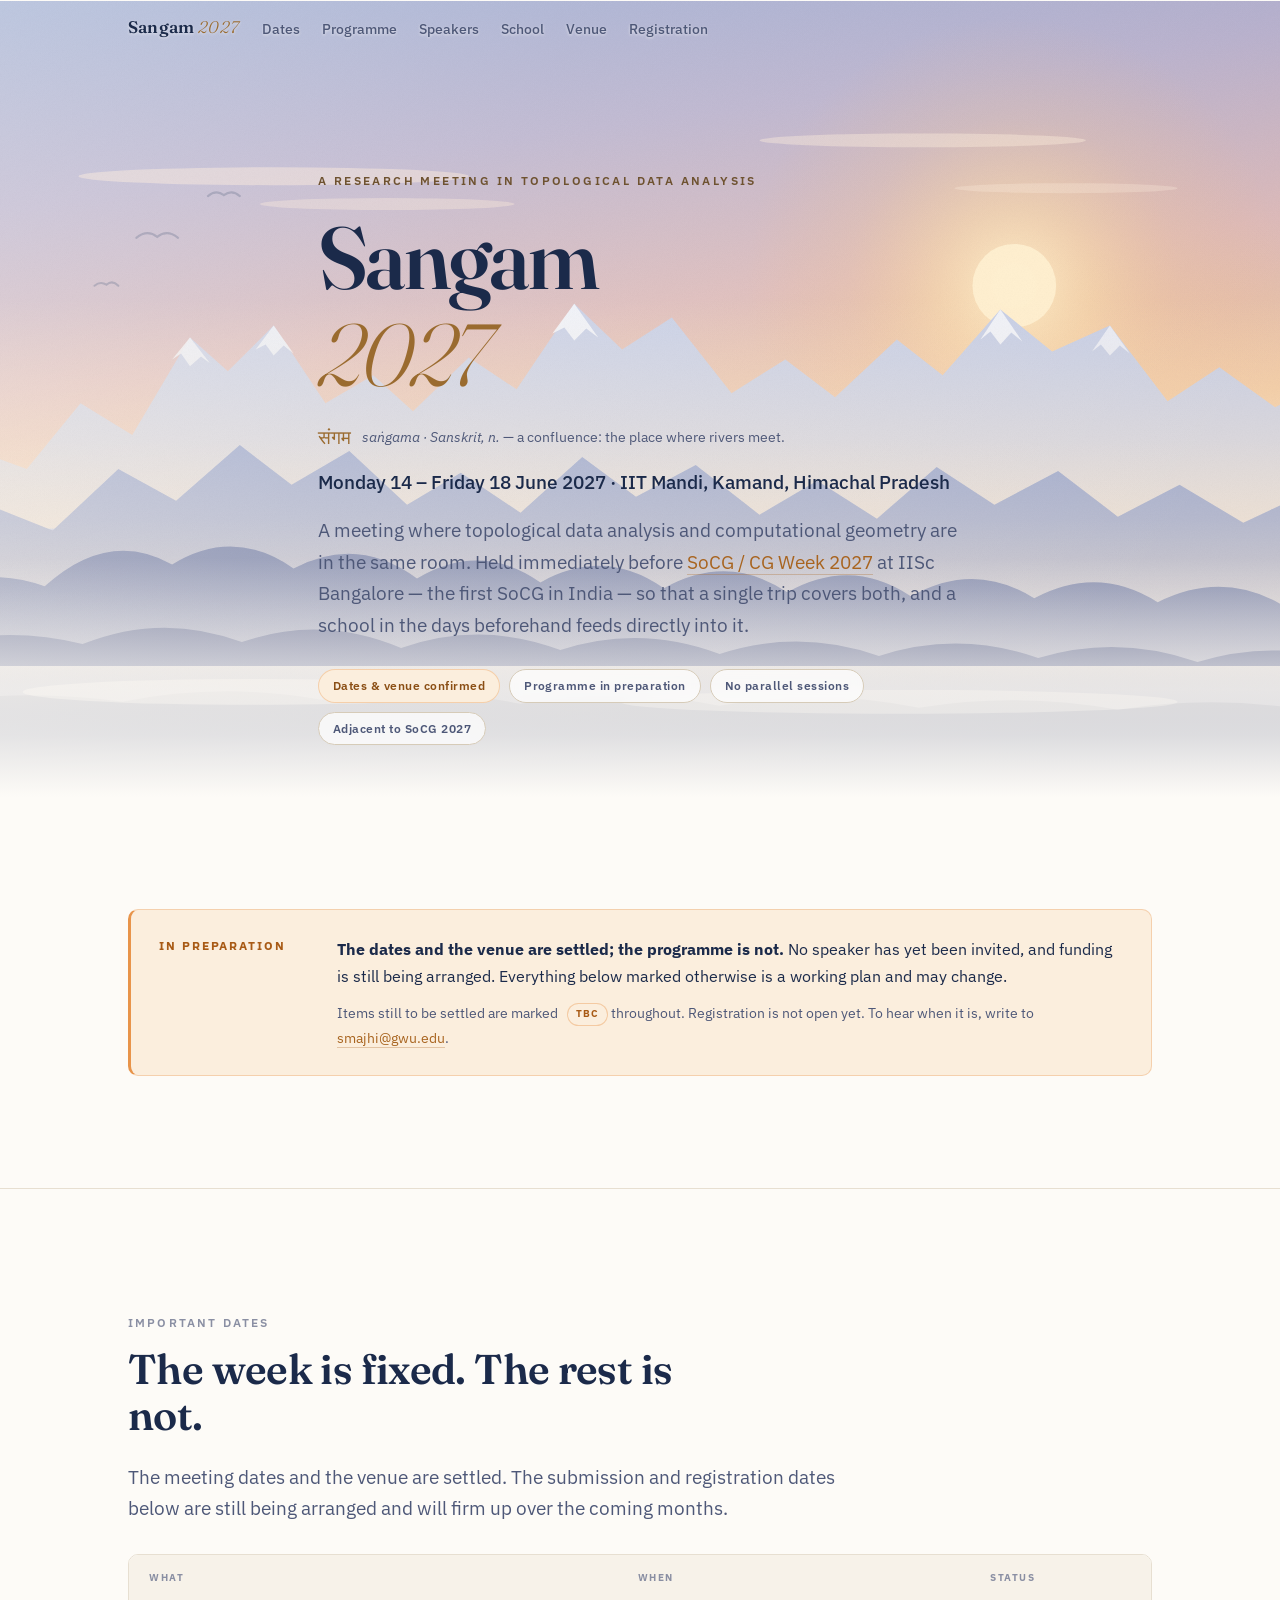
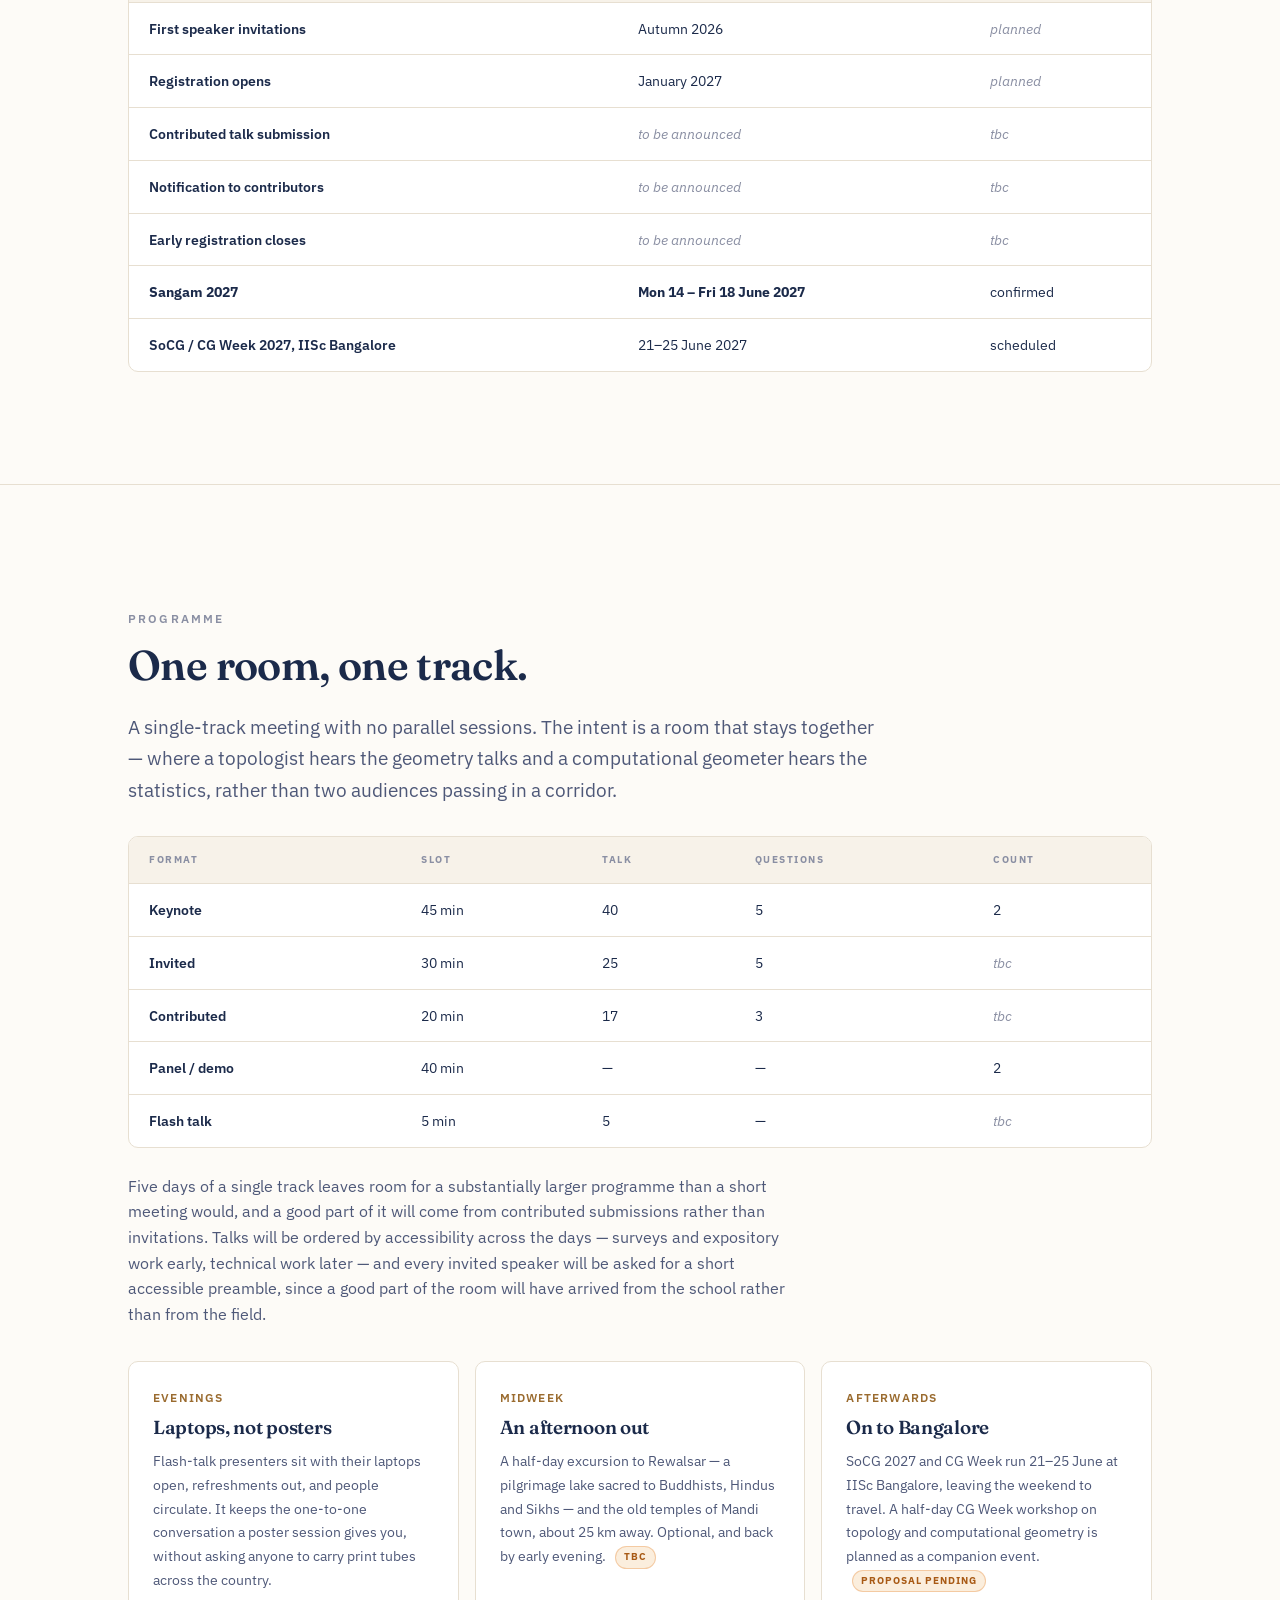
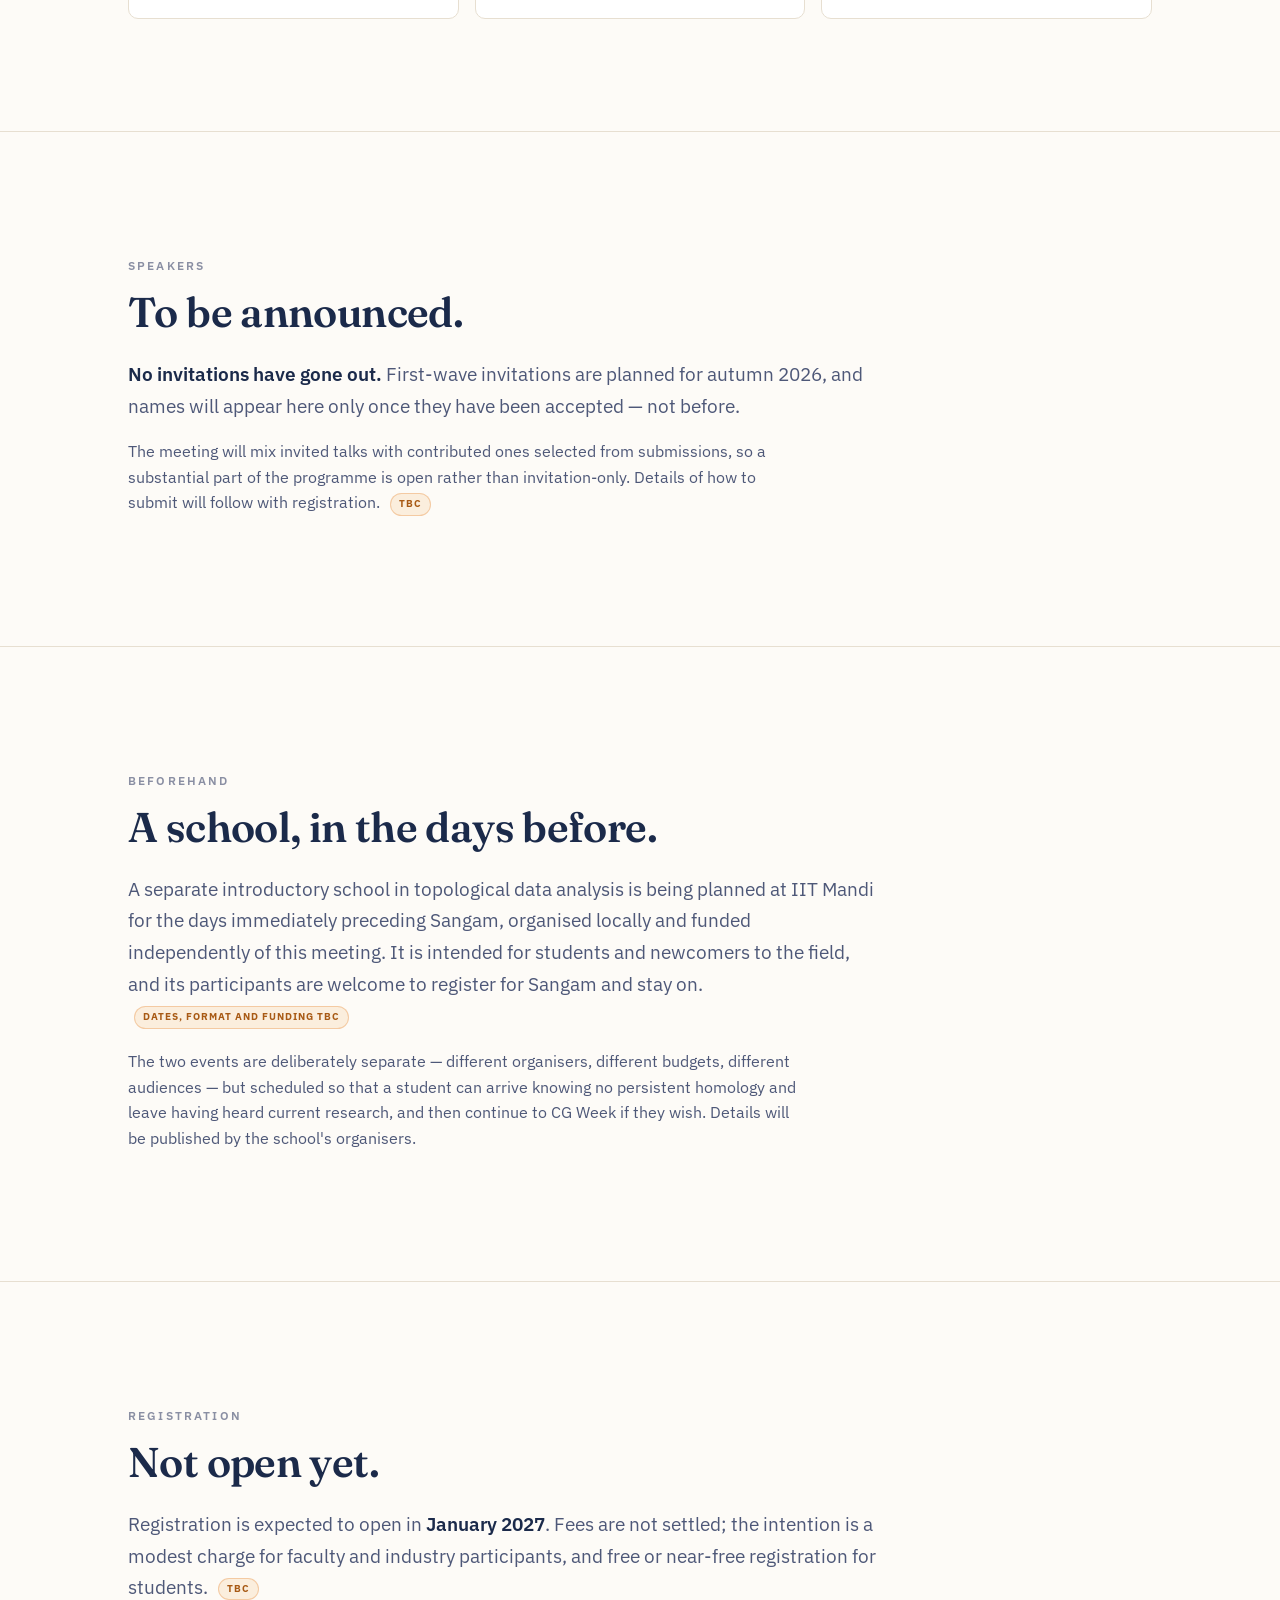
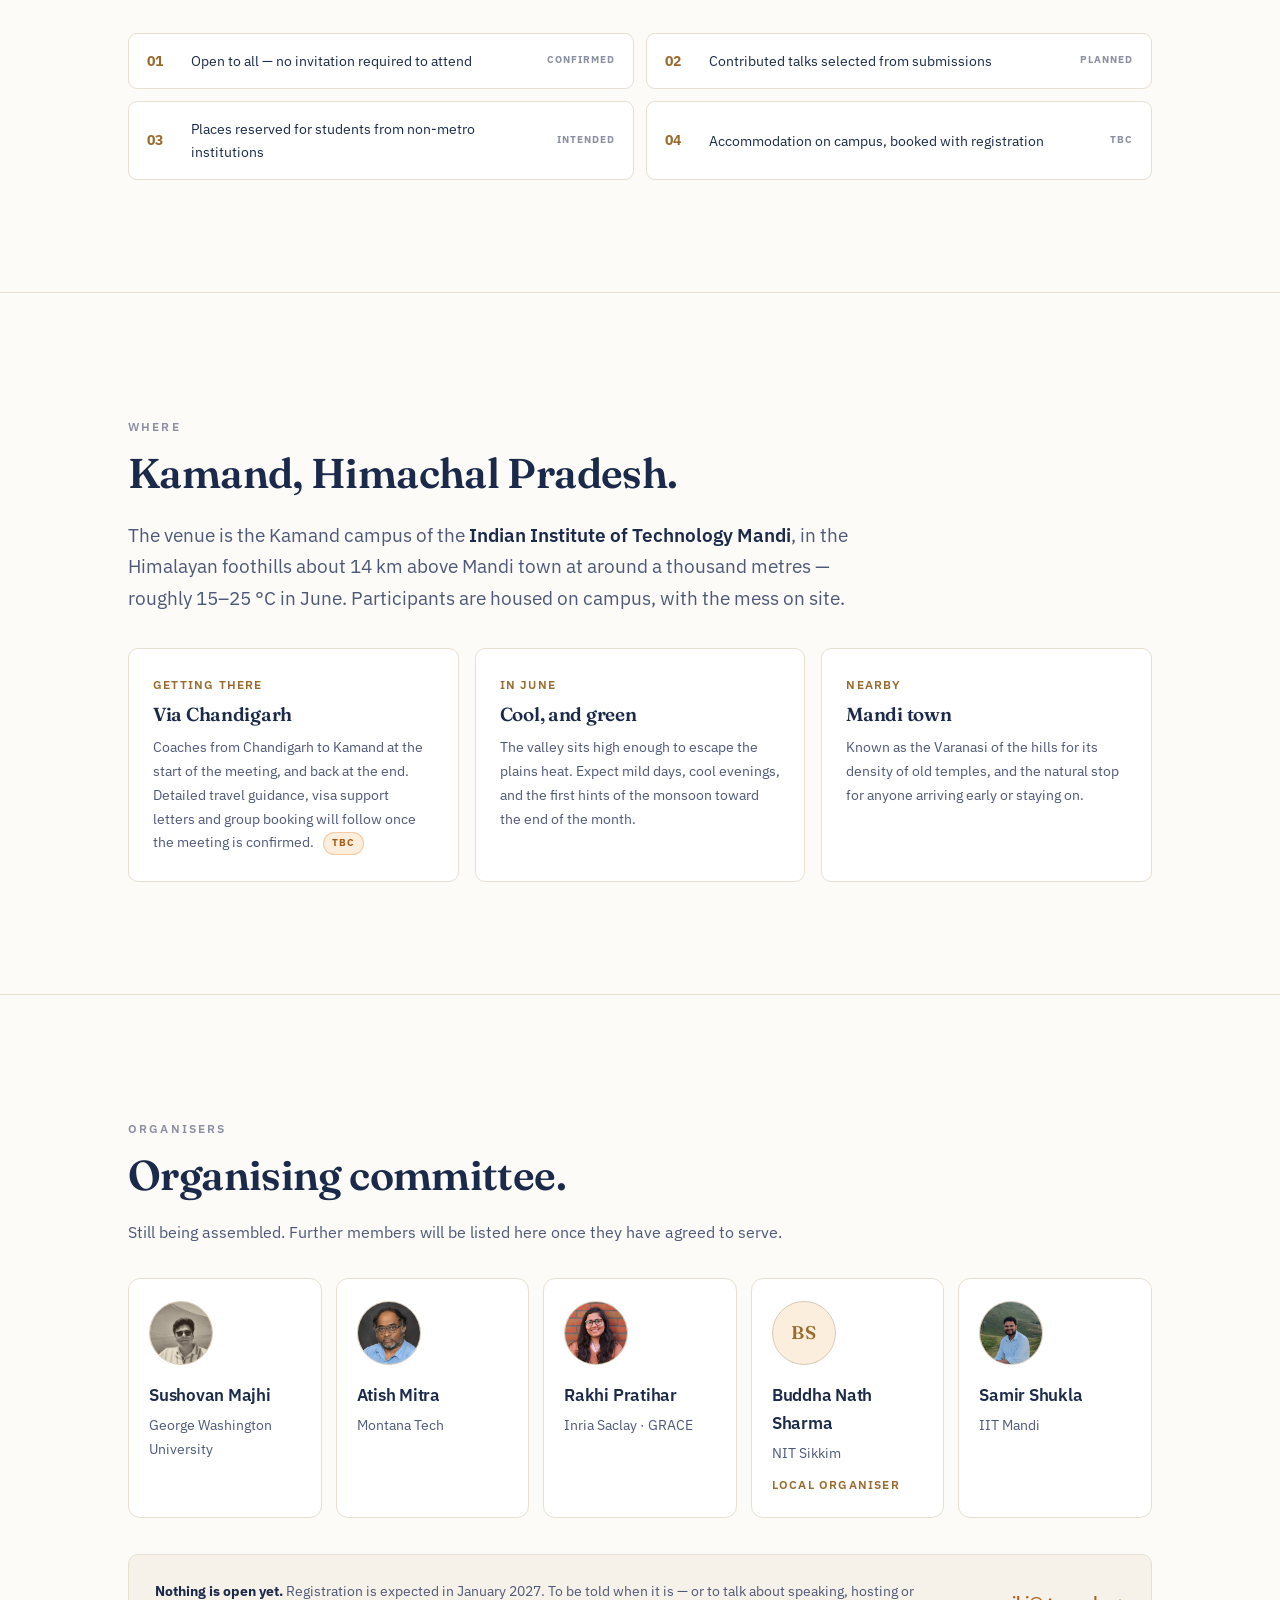
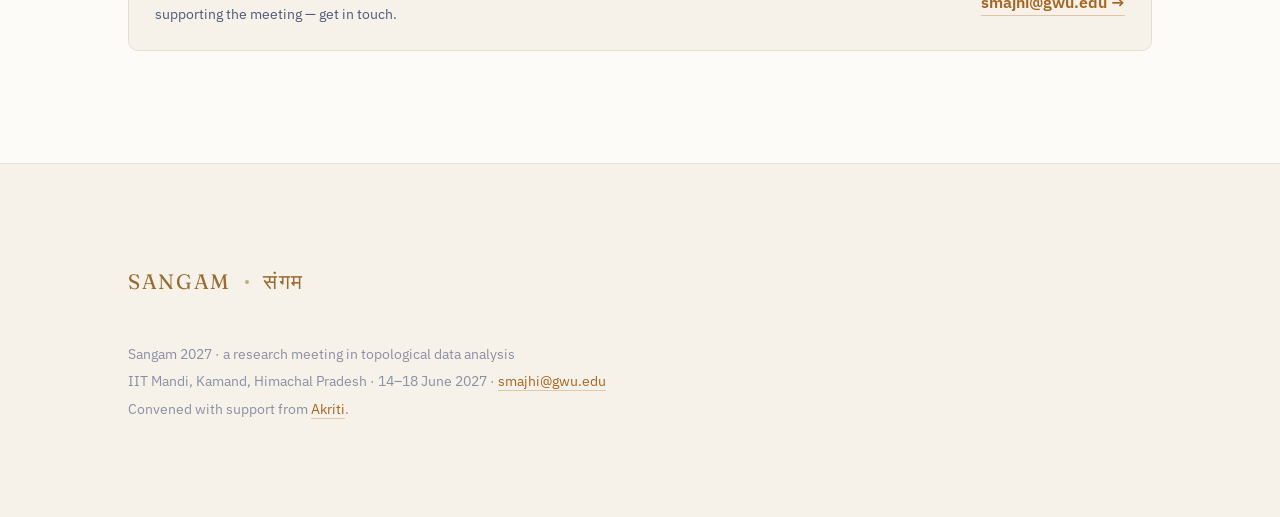
==== commit 69bec268: "Sangam: designate Buddha Nath Sharma local organiser One designation on one card, set quieter than t" ====
--- a/docs/sangam/index.html
+++ b/docs/sangam/index.html
@@ -303,6 +303,7 @@
         </div>
         <p class="name">Buddha Nath Sharma</p>
         <p class="affil">NIT Sikkim</p>
+        <p class="note">Local organiser</p>
       </div>
       <div class="person">
         <div class="avatar">
@@ -313,6 +314,11 @@
         <p class="affil">IIT Mandi</p>
       </div>
     </div>
+
+    <!-- Scientific committee goes here once it exists. Same markup: a
+         <p class="group-label">Scientific committee</p> above a second
+         <div class="people"> block. Do not add it empty. -->
+
     <div class="callout">
       <p><strong>Nothing is open yet.</strong> Registration is expected in January 2027. To be told when it is — or to talk about speaking, hosting or supporting the meeting — get in touch.</p>
       <a href="mailto:smajhi@gwu.edu">smajhi@gwu.edu →</a>
--- a/docs/sangam/assets/style.css
+++ b/docs/sangam/assets/style.css
@@ -486,32 +486,33 @@
 
 .people {
   display: grid;
-  grid-template-columns: repeat(auto-fit, minmax(160px, 1fr));
+  grid-template-columns: repeat(auto-fit, minmax(178px, 1fr));
   gap: 14px;
   margin-top: 32px;
 }
+
+/* Follows the team-card treatment on akriti.io: left-aligned, circular
+   avatar, initials sitting behind the image so they surface only when it
+   fails. Smaller here — these cards carry a name and an affiliation, not a
+   role and a paragraph of duties. */
 .person {
-  padding: 24px 20px;
+  padding: 22px 20px;
   background: var(--surface-hi);
   border: 1px solid var(--rule);
-  border-radius: 10px;
-  text-align: center;
-}
-
-/* Photo where we have one, initials where we do not. The img removes itself
-   on error, so dropping a file into branding/team/ is all it takes to fill a
-   gap — no markup change. */
+  border-radius: 12px;
+  transition: border-color 160ms ease;
+}
+.person:hover { border-color: var(--rule-strong); }
+
 .avatar {
   position: relative;
-  width: 72px;
-  height: 72px;
-  margin: 0 auto 14px;
+  width: 64px;
+  aspect-ratio: 1 / 1;
   border-radius: 50%;
   overflow: hidden;
   background: var(--sun-soft);
   border: 1px solid var(--rule-strong);
-  display: grid;
-  place-items: center;
+  margin-bottom: 16px;
 }
 .avatar img {
   position: absolute;
@@ -522,17 +523,40 @@
   z-index: 1;
 }
 .avatar .initials {
+  position: absolute;
+  inset: 0;
+  display: flex;
+  align-items: center;
+  justify-content: center;
   font-family: "Fraunces", Georgia, serif;
-  font-size: 1.35rem;
-  font-weight: 600;
-  letter-spacing: 0.03em;
+  font-weight: 600;
+  font-size: 1.15rem;
+  letter-spacing: 0.04em;
   color: #9A6B2F;
-}
-
-.person .name { font-weight: 600; font-size: 1rem; margin: 0; }
+  z-index: 0;   /* behind the image; visible only once the image removes itself */
+}
+
+.person .name {
+  font-size: 1.0625rem;
+  font-weight: 600;
+  letter-spacing: -0.014em;
+  margin: 0 0 4px;
+}
 .person .name a { color: var(--ink); border-bottom-color: transparent; }
 .person .name a:hover { color: #A8641F; border-bottom-color: var(--sun); }
-.person .affil { font-size: var(--t-small); color: var(--ink-muted); margin: 4px 0 0; }
+.person .affil { font-size: var(--t-small); color: var(--ink-muted); margin: 0; }
+
+/* A designation, shown only where someone holds one. Deliberately quieter
+   than the name and the affiliation — this is a note, not a rank, and the
+   committee is otherwise listed flat. */
+.person .note {
+  margin: 10px 0 0;
+  font-size: 0.75rem;
+  font-weight: 600;
+  letter-spacing: 0.1em;
+  text-transform: uppercase;
+  color: #9A6B2F;
+}
 
 /* ── Call-out band ───────────────────────────────────────────────────────── */
 
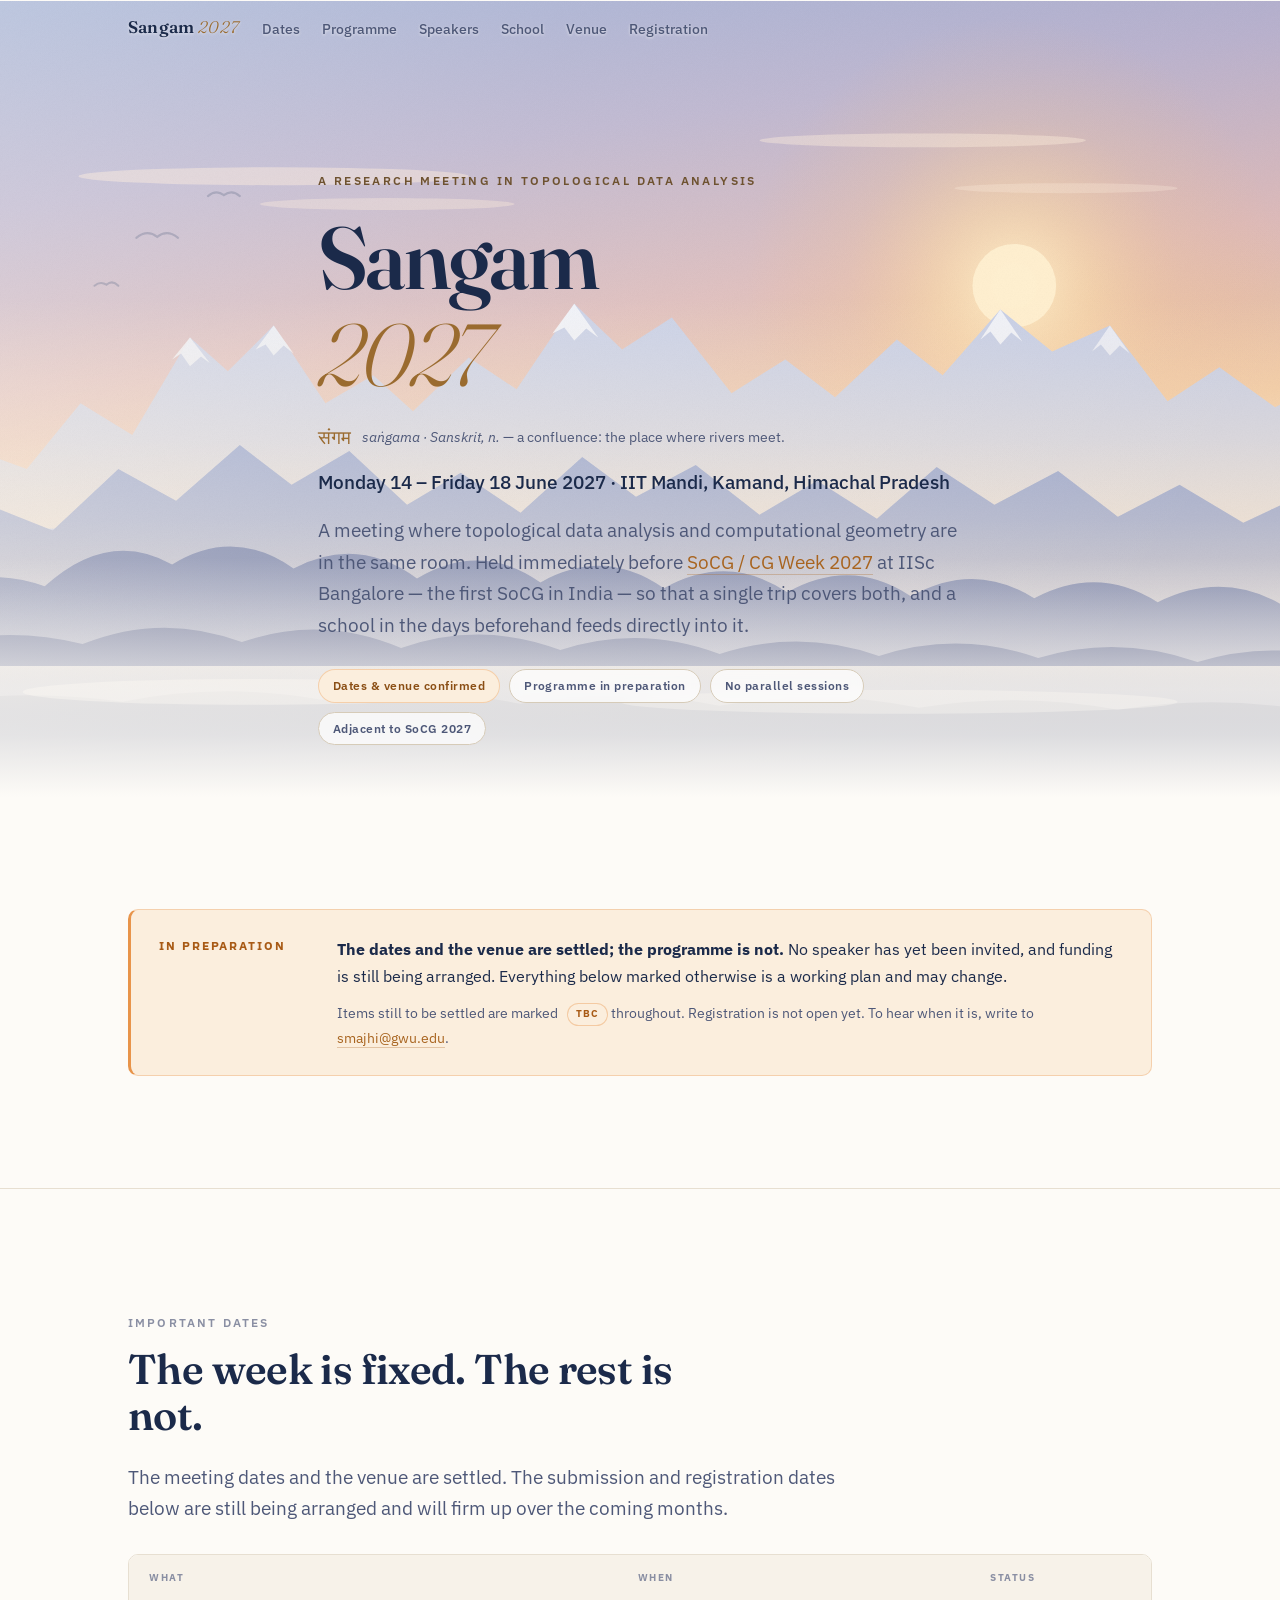
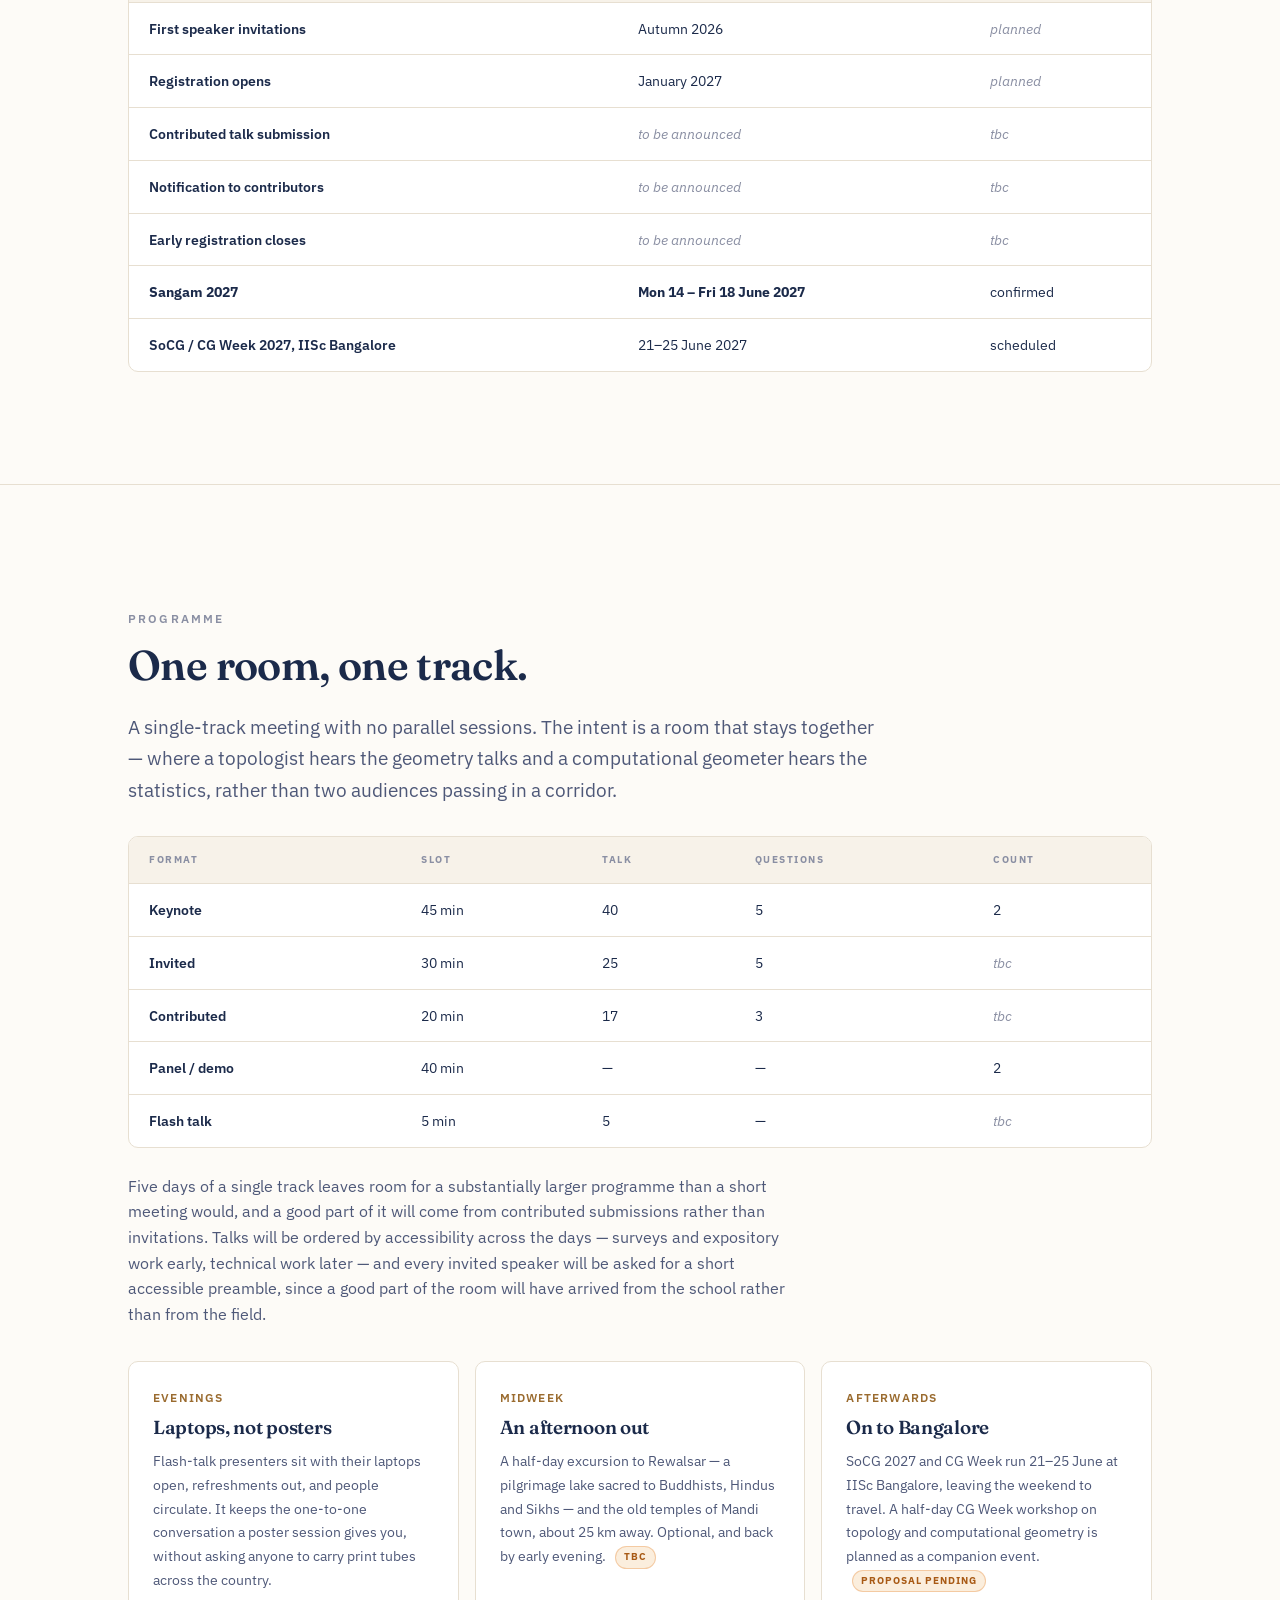
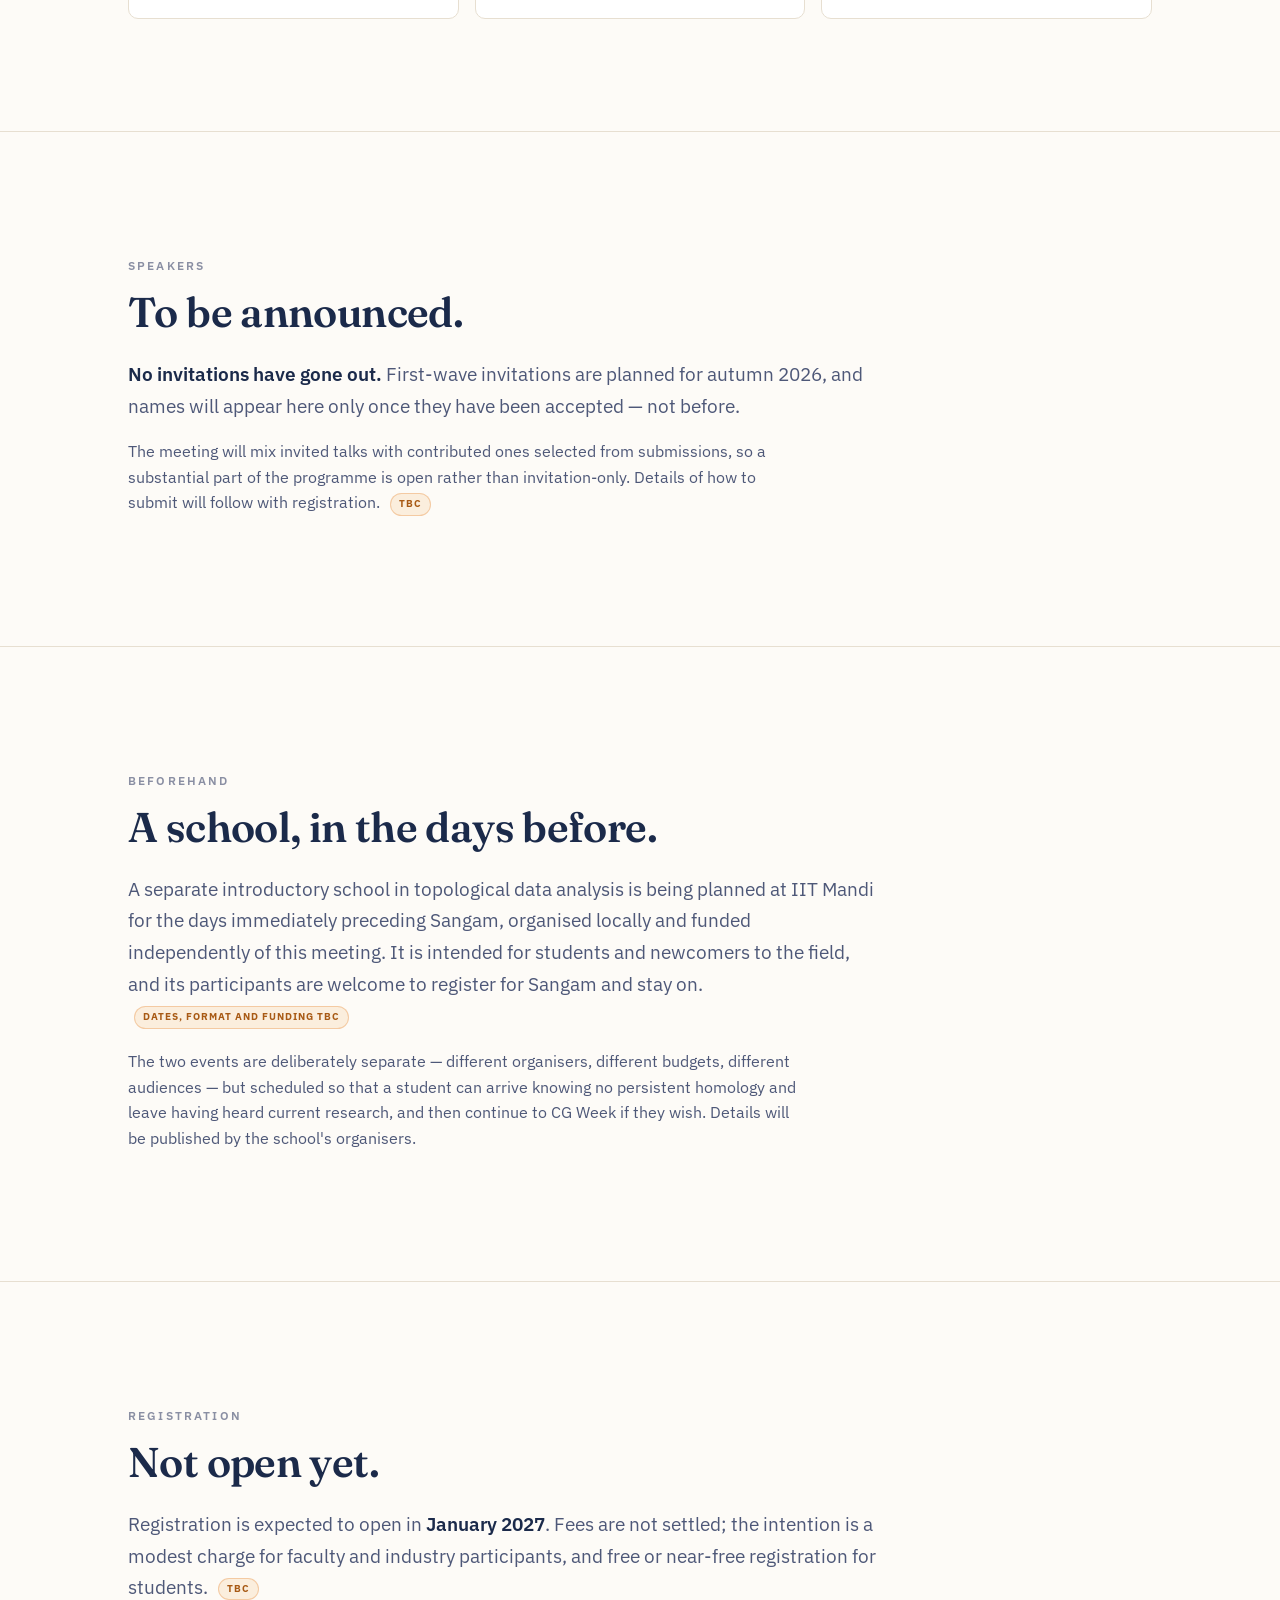
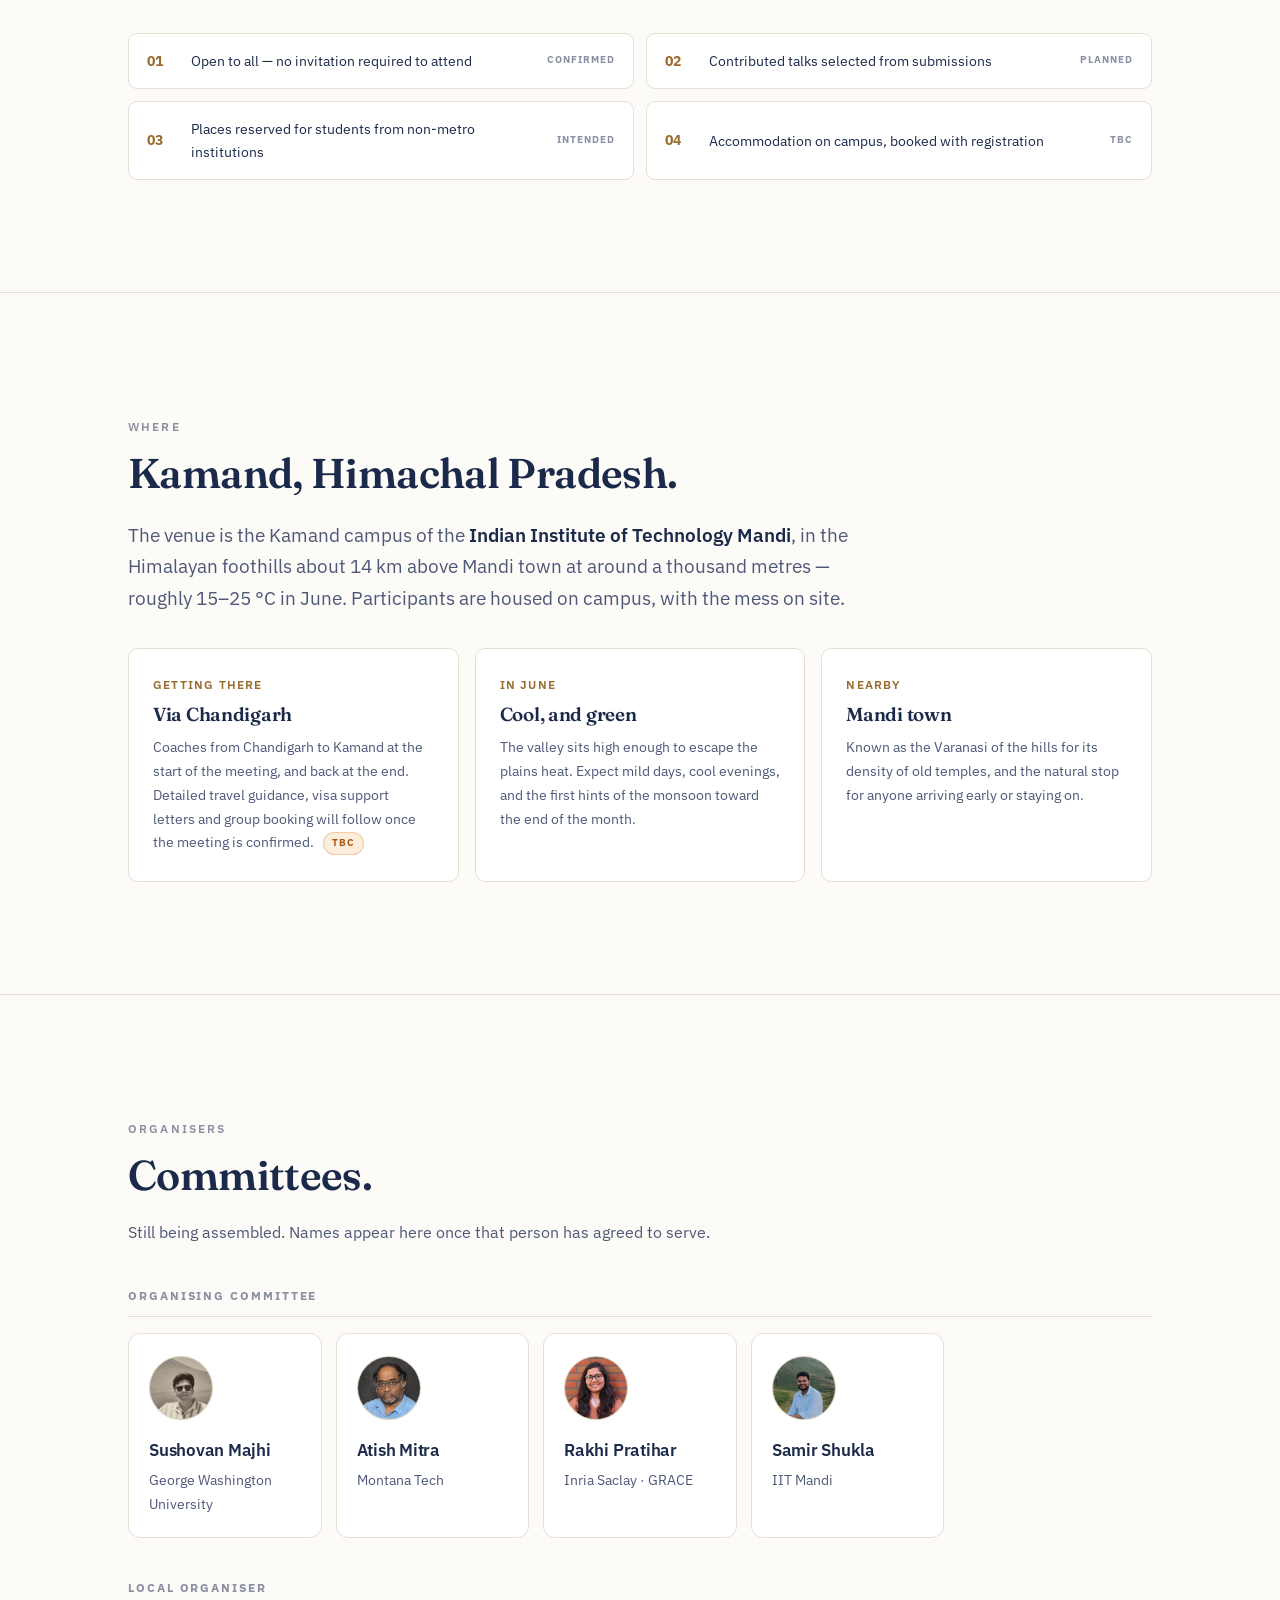
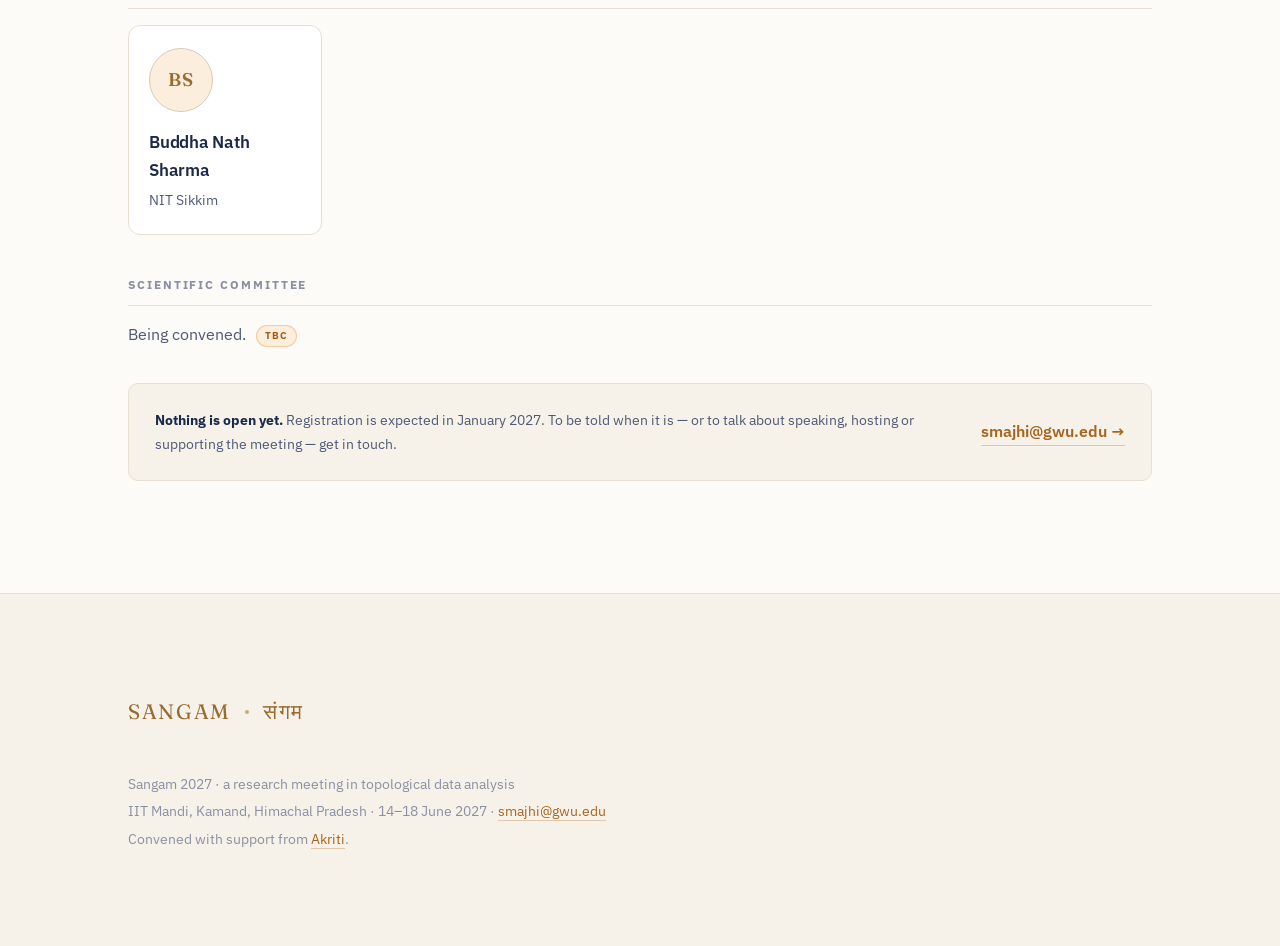
==== commit 09d26c5a: "Sangam: group the organisers into labelled rows Replaces the per-card designation with three labelle" ====
--- a/docs/sangam/index.html
+++ b/docs/sangam/index.html
@@ -269,8 +269,10 @@
 <section id="organisers">
   <div class="wrap">
     <p class="kicker">Organisers</p>
-    <h2>Organising committee.</h2>
-    <p class="lede small">Still being assembled. Further members will be listed here once they have agreed to serve.</p>
+    <h2>Committees.</h2>
+    <p class="lede small">Still being assembled. Names appear here once that person has agreed to serve.</p>
+
+    <p class="group-label">Organising committee</p>
     <div class="people">
       <div class="person">
         <div class="avatar">
@@ -298,26 +300,28 @@
       </div>
       <div class="person">
         <div class="avatar">
+          <img src="/branding/team/samir-shukla.jpg" alt="" loading="lazy" onerror="this.remove()">
+          <span class="initials" aria-hidden="true">SS</span>
+        </div>
+        <p class="name">Samir Shukla</p>
+        <p class="affil">IIT Mandi</p>
+      </div>
+    </div>
+
+    <p class="group-label">Local organiser</p>
+    <div class="people">
+      <div class="person">
+        <div class="avatar">
           <img src="/branding/team/buddha-nath-sharma.jpg" alt="" loading="lazy" onerror="this.remove()">
           <span class="initials" aria-hidden="true">BS</span>
         </div>
         <p class="name">Buddha Nath Sharma</p>
         <p class="affil">NIT Sikkim</p>
-        <p class="note">Local organiser</p>
-      </div>
-      <div class="person">
-        <div class="avatar">
-          <img src="/branding/team/samir-shukla.jpg" alt="" loading="lazy" onerror="this.remove()">
-          <span class="initials" aria-hidden="true">SS</span>
-        </div>
-        <p class="name">Samir Shukla</p>
-        <p class="affil">IIT Mandi</p>
-      </div>
-    </div>
-
-    <!-- Scientific committee goes here once it exists. Same markup: a
-         <p class="group-label">Scientific committee</p> above a second
-         <div class="people"> block. Do not add it empty. -->
+      </div>
+    </div>
+
+    <p class="group-label">Scientific committee</p>
+    <p class="lede small group-empty">Being convened. <span class="tbc">tbc</span></p>
 
     <div class="callout">
       <p><strong>Nothing is open yet.</strong> Registration is expected in January 2027. To be told when it is — or to talk about speaking, hosting or supporting the meeting — get in touch.</p>
--- a/docs/sangam/assets/style.css
+++ b/docs/sangam/assets/style.css
@@ -486,7 +486,7 @@
 
 .people {
   display: grid;
-  grid-template-columns: repeat(auto-fit, minmax(178px, 1fr));
+  grid-template-columns: repeat(auto-fill, minmax(178px, 1fr));
   gap: 14px;
   margin-top: 32px;
 }
@@ -546,17 +546,21 @@
 .person .name a:hover { color: #A8641F; border-bottom-color: var(--sun); }
 .person .affil { font-size: var(--t-small); color: var(--ink-muted); margin: 0; }
 
-/* A designation, shown only where someone holds one. Deliberately quieter
-   than the name and the affiliation — this is a note, not a rank, and the
-   committee is otherwise listed flat. */
-.person .note {
-  margin: 10px 0 0;
-  font-size: 0.75rem;
-  font-weight: 600;
-  letter-spacing: 0.1em;
-  text-transform: uppercase;
-  color: #9A6B2F;
-}
+/* Group headings within the organisers section. Each labelled row is its own
+   .people grid, so a single-member group keeps the same card width as a full
+   one — hence auto-fill rather than auto-fit above. */
+.group-label {
+  margin: 40px 0 0;
+  padding-bottom: 10px;
+  border-bottom: 1px solid var(--rule);
+  font-size: var(--t-micro);
+  font-weight: 700;
+  letter-spacing: 0.16em;
+  text-transform: uppercase;
+  color: var(--ink-faint);
+}
+.group-label + .people { margin-top: 16px; }
+.group-empty { margin-top: 16px; }
 
 /* ── Call-out band ───────────────────────────────────────────────────────── */
 
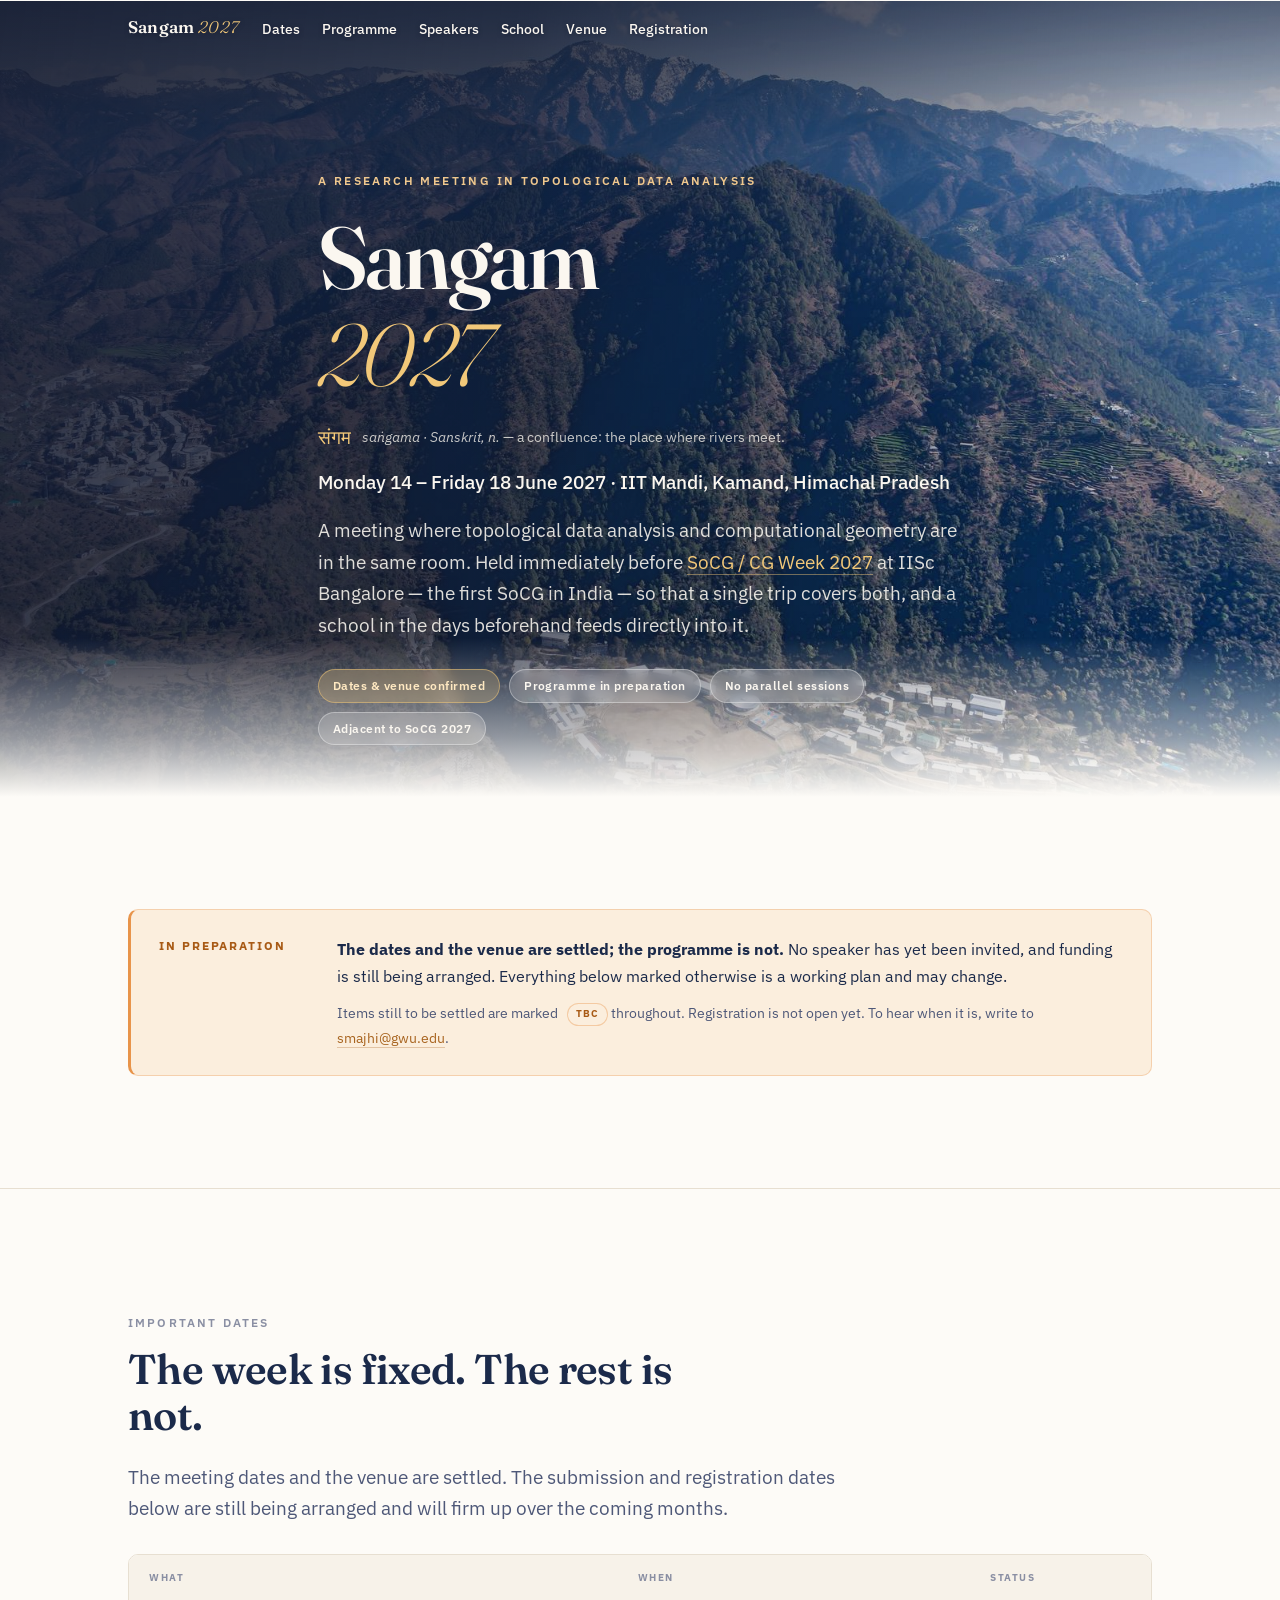
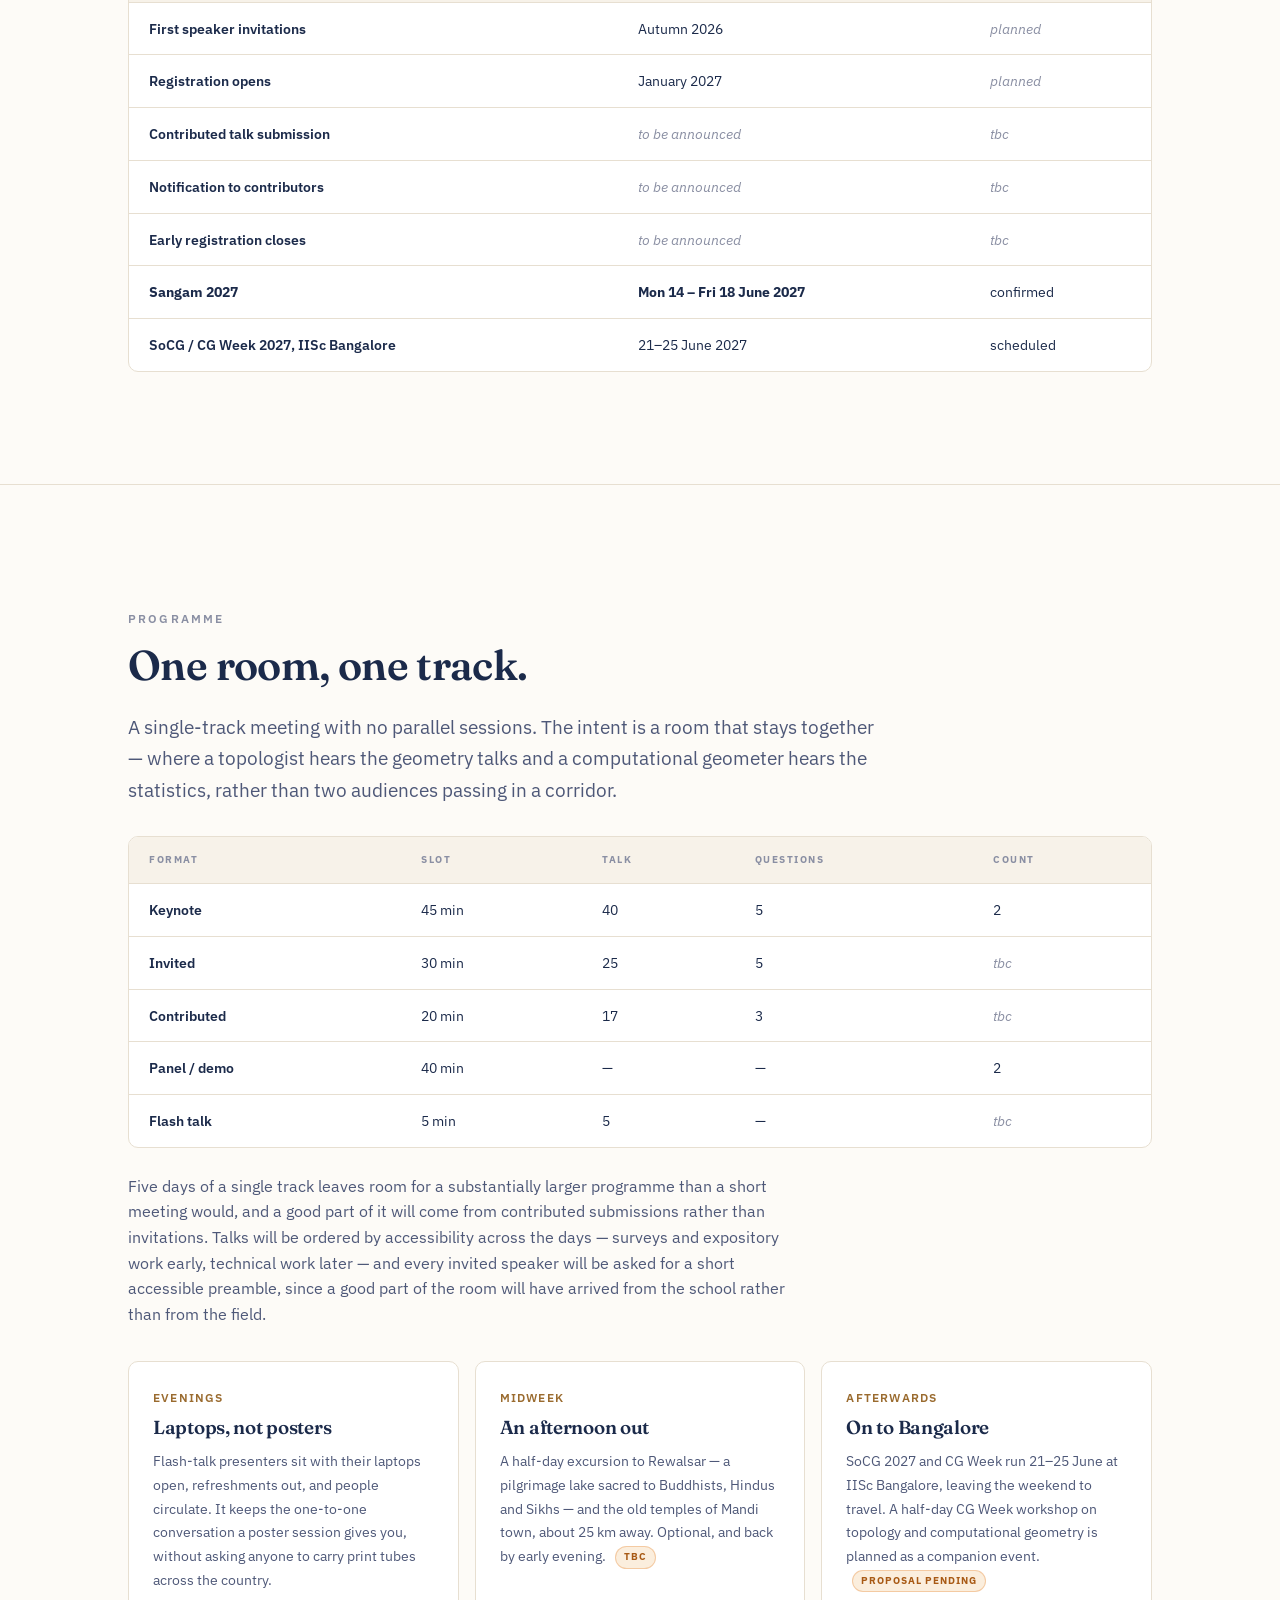
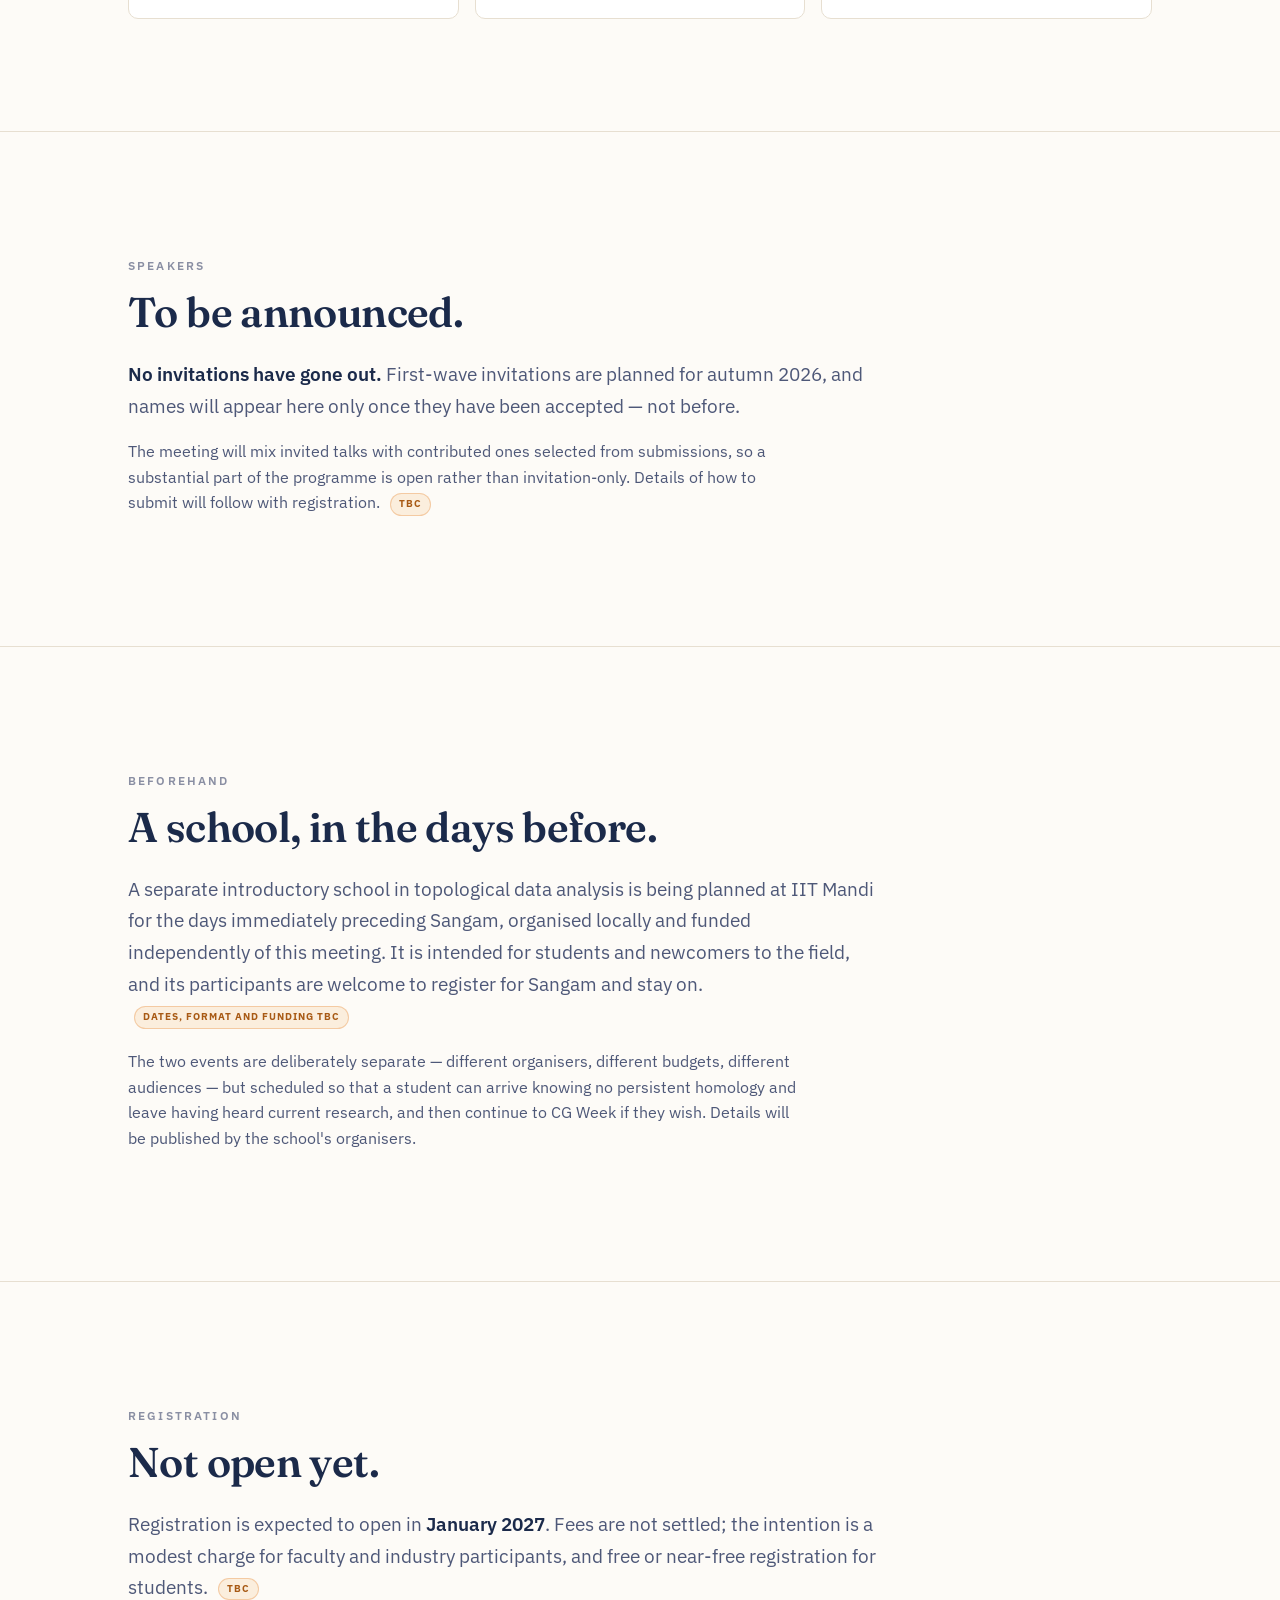
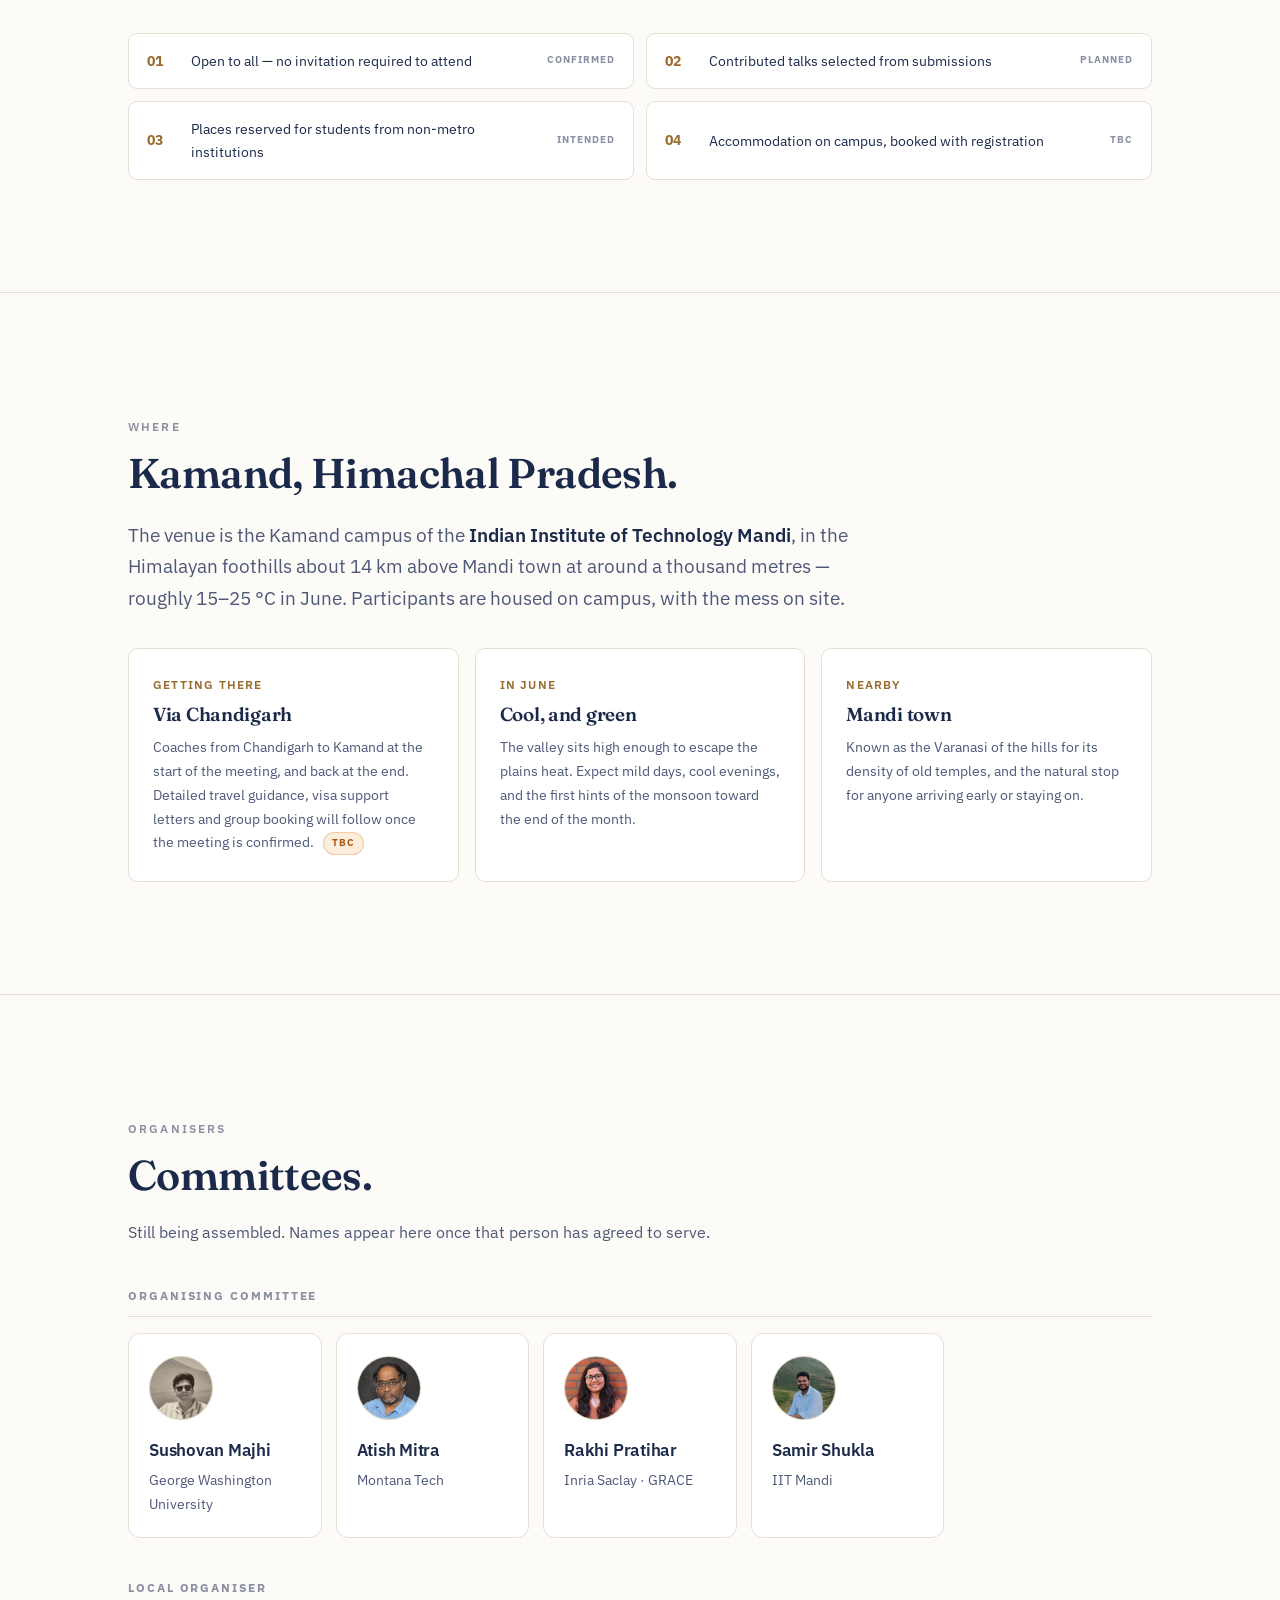
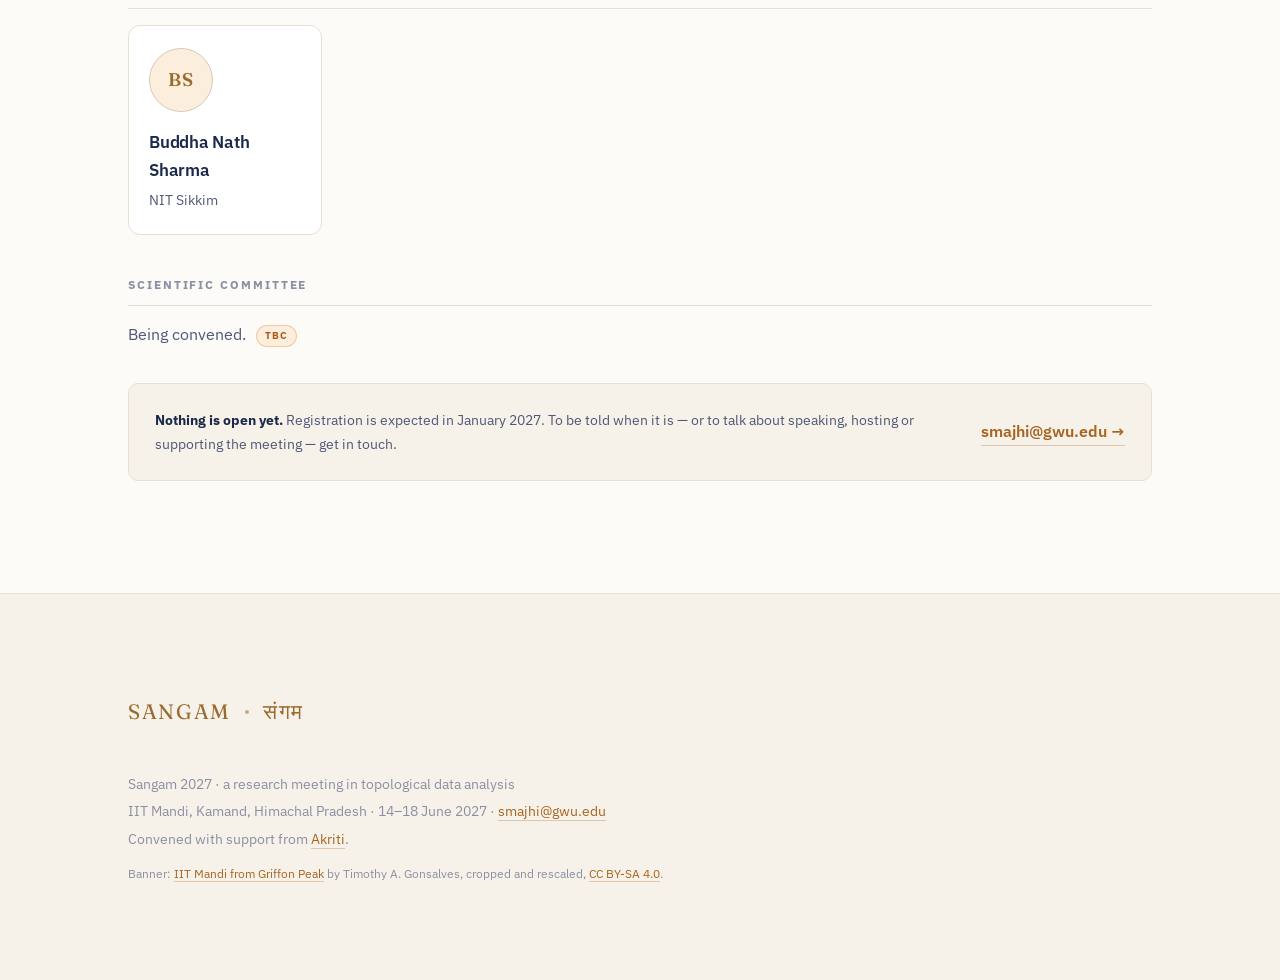
==== commit f17aed55: "Sangam: a photograph of the campus in place of the drawing IIT Mandi from Griffon Peak, by Timothy A" ====
--- a/docs/sangam/index.html
+++ b/docs/sangam/index.html
@@ -40,84 +40,10 @@
 </nav>
 
 <header class="banner" id="top">
-  <div class="banner-art" aria-hidden="true">
-    <svg viewBox="0 0 1440 800" preserveAspectRatio="xMidYMax slice" role="presentation">
-      <defs>
-        <linearGradient id="sky" x1="0" y1="0" x2="0.25" y2="1">
-          <stop offset="0%"   stop-color="#8FA3D0"/>
-          <stop offset="26%"  stop-color="#B6AECB"/>
-          <stop offset="48%"  stop-color="#DCB9B8"/>
-          <stop offset="68%"  stop-color="#F0C69C"/>
-          <stop offset="86%"  stop-color="#F9DEBD"/>
-          <stop offset="100%" stop-color="#FCEEDA"/>
-        </linearGradient>
-        <radialGradient id="glow" cx="0.5" cy="0.5" r="0.5">
-          <stop offset="0%"   stop-color="#FFEEC8" stop-opacity="0.98"/>
-          <stop offset="30%"  stop-color="#FFDCA0" stop-opacity="0.55"/>
-          <stop offset="62%"  stop-color="#F8C489" stop-opacity="0.20"/>
-          <stop offset="100%" stop-color="#F4B27A" stop-opacity="0"/>
-        </radialGradient>
-        <linearGradient id="haze" x1="0" y1="0" x2="0" y2="1">
-          <stop offset="0%"   stop-color="#FCE8CE" stop-opacity="0"/>
-          <stop offset="100%" stop-color="#FCE8CE" stop-opacity="0.66"/>
-        </linearGradient>
-        <linearGradient id="mist" x1="0" y1="0" x2="0" y2="1">
-          <stop offset="0%"   stop-color="#FDF2E2" stop-opacity="0.72"/>
-          <stop offset="100%" stop-color="#FDF2E2" stop-opacity="0"/>
-        </linearGradient>
-        <linearGradient id="scrim" x1="0" y1="0" x2="1" y2="0.35">
-          <stop offset="0%"   stop-color="#FDFBF7" stop-opacity="0.44"/>
-          <stop offset="42%"  stop-color="#FDFBF7" stop-opacity="0.20"/>
-          <stop offset="100%" stop-color="#FDFBF7" stop-opacity="0"/>
-        </linearGradient>
-        <filter id="grain">
-          <feTurbulence type="fractalNoise" baseFrequency="0.8" numOctaves="3" stitchTiles="stitch"/>
-          <feColorMatrix type="saturate" values="0"/>
-        </filter>
-      </defs>
-
-      <rect width="1440" height="800" fill="url(#sky)"/>
-
-      <circle cx="1096" cy="286" r="270" fill="url(#glow)"/>
-      <circle cx="1096" cy="286" r="42" fill="#FFF0CE" opacity="0.95"/>
-
-      <ellipse cx="352"  cy="176" rx="196" ry="9"  fill="#FBE6D6" opacity="0.5"/>
-      <ellipse cx="466"  cy="204" rx="128" ry="6"  fill="#FBE6D6" opacity="0.38"/>
-      <ellipse cx="1004" cy="140" rx="164" ry="7"  fill="#FCEBDA" opacity="0.42"/>
-      <ellipse cx="1148" cy="188" rx="112" ry="5"  fill="#FCEBDA" opacity="0.3"/>
-
-      <path fill="#C3CCE6" d="M0,486 L54,452 L104,470 L158,404 L210,436 L268,338 L306,372 L352,326 L404,404 L452,376 L492,412 L548,358 L596,390 L654,304 L702,350 L752,318 L812,394 L866,360 L916,398 L978,340 L1024,376 L1082,310 L1134,352 L1192,326 L1250,402 L1302,368 L1358,408 L1408,382 L1440,414 L1440,800 L0,800 Z"/>
-      <path fill="#EFF2FA" opacity="0.85" d="M250,360 L268,338 L288,364 L279,357 L268,367 L259,354 Z"/>
-      <path fill="#EFF2FA" opacity="0.85" d="M334,350 L352,326 L372,354 L362,346 L352,356 L344,345 Z"/>
-      <path fill="#F3F5FC" opacity="0.9"  d="M632,334 L654,304 L678,338 L666,329 L654,341 L644,328 Z"/>
-      <path fill="#F3F5FC" opacity="0.9"  d="M1062,340 L1082,310 L1104,342 L1093,333 L1082,345 L1072,332 Z"/>
-      <path fill="#EFF2FA" opacity="0.8"  d="M1174,352 L1192,326 L1212,354 L1202,346 L1192,356 L1183,345 Z"/>
-      <rect y="300" width="1440" height="230" fill="url(#haze)"/>
-
-      <path fill="#A3ADCE" d="M0,540 L70,508 L130,532 L196,470 L254,502 L318,446 L370,486 L428,452 L486,506 L540,474 L600,514 L662,458 L716,498 L776,466 L840,516 L898,482 L958,520 L1018,468 L1076,506 L1140,472 L1200,518 L1262,486 L1326,524 L1390,494 L1440,522 L1440,800 L0,800 Z"/>
-      <rect y="440" width="1440" height="200" fill="url(#haze)" opacity="0.8"/>
-
-      <path fill="#7E88AE" d="M0,596 Q64,566 122,588 Q186,530 250,566 Q312,528 372,570 Q436,536 496,580 Q560,542 620,584 Q684,548 744,590 Q808,554 868,594 Q932,558 992,598 Q1056,562 1116,600 Q1180,566 1240,604 Q1304,572 1364,606 Q1408,586 1440,600 L1440,800 L0,800 Z"/>
-      <rect y="520" width="1440" height="190" fill="url(#haze)" opacity="0.55"/>
-
-      <path fill="#57608A" d="M0,650 Q80,626 160,646 Q240,614 320,644 Q400,616 480,650 Q560,622 640,652 Q720,626 800,656 Q880,630 960,658 Q1040,632 1120,660 Q1200,636 1280,664 Q1360,640 1440,666 L1440,800 L0,800 Z"/>
-      <rect y="590" width="1440" height="180" fill="url(#haze)" opacity="0.32"/>
-
-      <path fill="#333C63" d="M0,706 Q100,690 200,704 Q300,684 400,702 Q500,686 600,706 Q700,688 800,708 Q900,690 1000,710 Q1100,694 1200,712 Q1300,696 1400,714 Q1430,708 1440,712 L1440,800 L0,800 Z"/>
-
-      <rect y="668" width="1440" height="70" fill="url(#mist)"/>
-      <ellipse cx="330"  cy="694" rx="230" ry="13" fill="#FDF4E6" opacity="0.42"/>
-      <ellipse cx="980"  cy="704" rx="280" ry="12" fill="#FDF4E6" opacity="0.36"/>
-
-      <g fill="none" stroke="#4A5378" stroke-width="2.1" stroke-linecap="round" opacity="0.42">
-        <path d="M214,238 q11,-9 21,-1 q10,-8 21,1"/>
-        <path d="M286,196 q8,-7 16,-1 q8,-6 16,1"/>
-        <path d="M172,286 q6,-5 12,-1 q6,-5 12,1"/>
-      </g>
-
-      <rect width="1440" height="800" fill="url(#scrim)"/>
-      <rect width="1440" height="800" filter="url(#grain)" opacity="0.045" style="mix-blend-mode:multiply"/>
-    </svg>
+  <div class="banner-art">
+    <img src="assets/kamand.jpg"
+         alt="IIT Mandi seen from Griffon Peak: South Campus in the foreground, North Campus at left-centre, the Uhl valley between them and the snow-covered Dhauladhar range beyond."
+         fetchpriority="high" decoding="async">
   </div>
 
   <div class="wrap banner-inner">
@@ -339,6 +265,7 @@
       <span>Sangam 2027 · a research meeting in topological data analysis</span>
       <span>IIT Mandi, Kamand, Himachal Pradesh · 14–18 June 2027 · <a href="mailto:smajhi@gwu.edu">smajhi@gwu.edu</a></span>
       <span>Convened with support from <a href="/">Akriti</a>.</span>
+      <span class="credit">Banner: <a href="https://commons.wikimedia.org/wiki/File:IIT_Mandi_Campus_from_Griffon_Peak_Jan_2020_D72_13785.jpg">IIT Mandi from Griffon Peak</a> by Timothy A. Gonsalves, cropped and rescaled, <a href="https://creativecommons.org/licenses/by-sa/4.0">CC BY-SA 4.0</a>.</span>
     </p>
   </div>
 </footer>
--- a/docs/sangam/assets/style.css
+++ b/docs/sangam/assets/style.css
@@ -186,10 +186,35 @@
   height: 100%;
   z-index: -2;
 }
-.banner-art svg {
+.banner-art img {
   width: 100%;
   height: 100%;
+  object-fit: cover;
+  object-position: 50% 55%;   /* peaks along the top, campus in the lower third */
   display: block;
+}
+
+/* The hero type is dark ink, and it sits over hillside rather than sky, so it
+   needs a wash to stay legible. Strong at the left where the text is, gone by
+   the time it reaches the campus and the peaks on the right. */
+/* Light type on a darkened photograph. The alternative — ink type on a
+   veiled photograph — needs so much veil to stay legible that the campus
+   disappears, which defeats having a photograph at all. */
+.banner-art::after {
+  content: "";
+  position: absolute;
+  inset: 0;
+  background:
+    /* deepest where the type sits, releasing toward the peaks on the right */
+    linear-gradient(98deg,
+      rgba(18, 24, 44, 0.86) 0%,
+      rgba(18, 24, 44, 0.74) 38%,
+      rgba(18, 24, 44, 0.42) 64%,
+      rgba(18, 24, 44, 0.18) 85%,
+      rgba(18, 24, 44, 0.10) 100%),
+    /* under the nav */
+    linear-gradient(180deg, rgba(18, 24, 44, 0.55) 0%, rgba(18, 24, 44, 0) 20%);
+  pointer-events: none;
 }
 
 /* Fade the ridgeline into the page so there is no hard seam. */
@@ -197,8 +222,8 @@
   content: "";
   position: absolute;
   left: 0; right: 0; bottom: 0;
-  height: 30%;
-  background: linear-gradient(180deg, rgba(253, 251, 247, 0) 0%, rgba(253, 251, 247, 0.72) 55%, var(--paper) 100%);
+  height: 20%;
+  background: linear-gradient(180deg, rgba(253, 251, 247, 0) 0%, rgba(253, 251, 247, 0.55) 62%, var(--paper) 100%);
   z-index: -1;
   pointer-events: none;
 }
@@ -603,6 +628,7 @@
   line-height: 1.9;
 }
 footer .meta span { display: block; }
+footer .meta .credit { margin-top: 10px; font-size: 0.78rem; color: var(--ink-faint); }
 
 /* ── Motion ──────────────────────────────────────────────────────────────── */
 
@@ -610,3 +636,32 @@
   html { scroll-behavior: auto; }
   * { transition: none !important; }
 }
+
+/* ── Hero over the photograph ────────────────────────────────────────────── */
+
+.banner .eyebrow { color: #F0C88E; }
+.banner h1 { color: #FBF7F0; }
+.banner h1 .year { color: #F2C879; }
+.banner .gloss, .banner .gloss em { color: rgba(251, 247, 240, 0.78); }
+.banner .gloss .deva { color: #F2C879; }
+.banner .when { color: #FBF7F0; }
+.banner .lede { color: rgba(251, 247, 240, 0.88); }
+.banner .lede a { color: #F2C879; border-bottom-color: rgba(242, 200, 121, 0.45); }
+.banner .lede a:hover { color: #FFE9C2; border-bottom-color: #FFE9C2; }
+
+.banner .chip {
+  background: rgba(255, 255, 255, 0.16);
+  border-color: rgba(255, 255, 255, 0.34);
+  color: #FBF7F0;
+}
+.banner .chip.warm {
+  background: rgba(242, 200, 121, 0.24);
+  border-color: rgba(242, 200, 121, 0.5);
+  color: #FFE9C2;
+}
+
+/* The nav is clear over a dark banner now, so its links invert too. They
+   return to ink once the bar frosts against the page. */
+.topnav:not(.scrolled) a { color: #FBF7F0; text-shadow: 0 1px 4px rgba(18, 24, 44, 0.55); }
+.topnav:not(.scrolled) .nav-brand span { color: #F2C879; }
+.topnav:not(.scrolled) a:hover { color: #FFE9C2; }
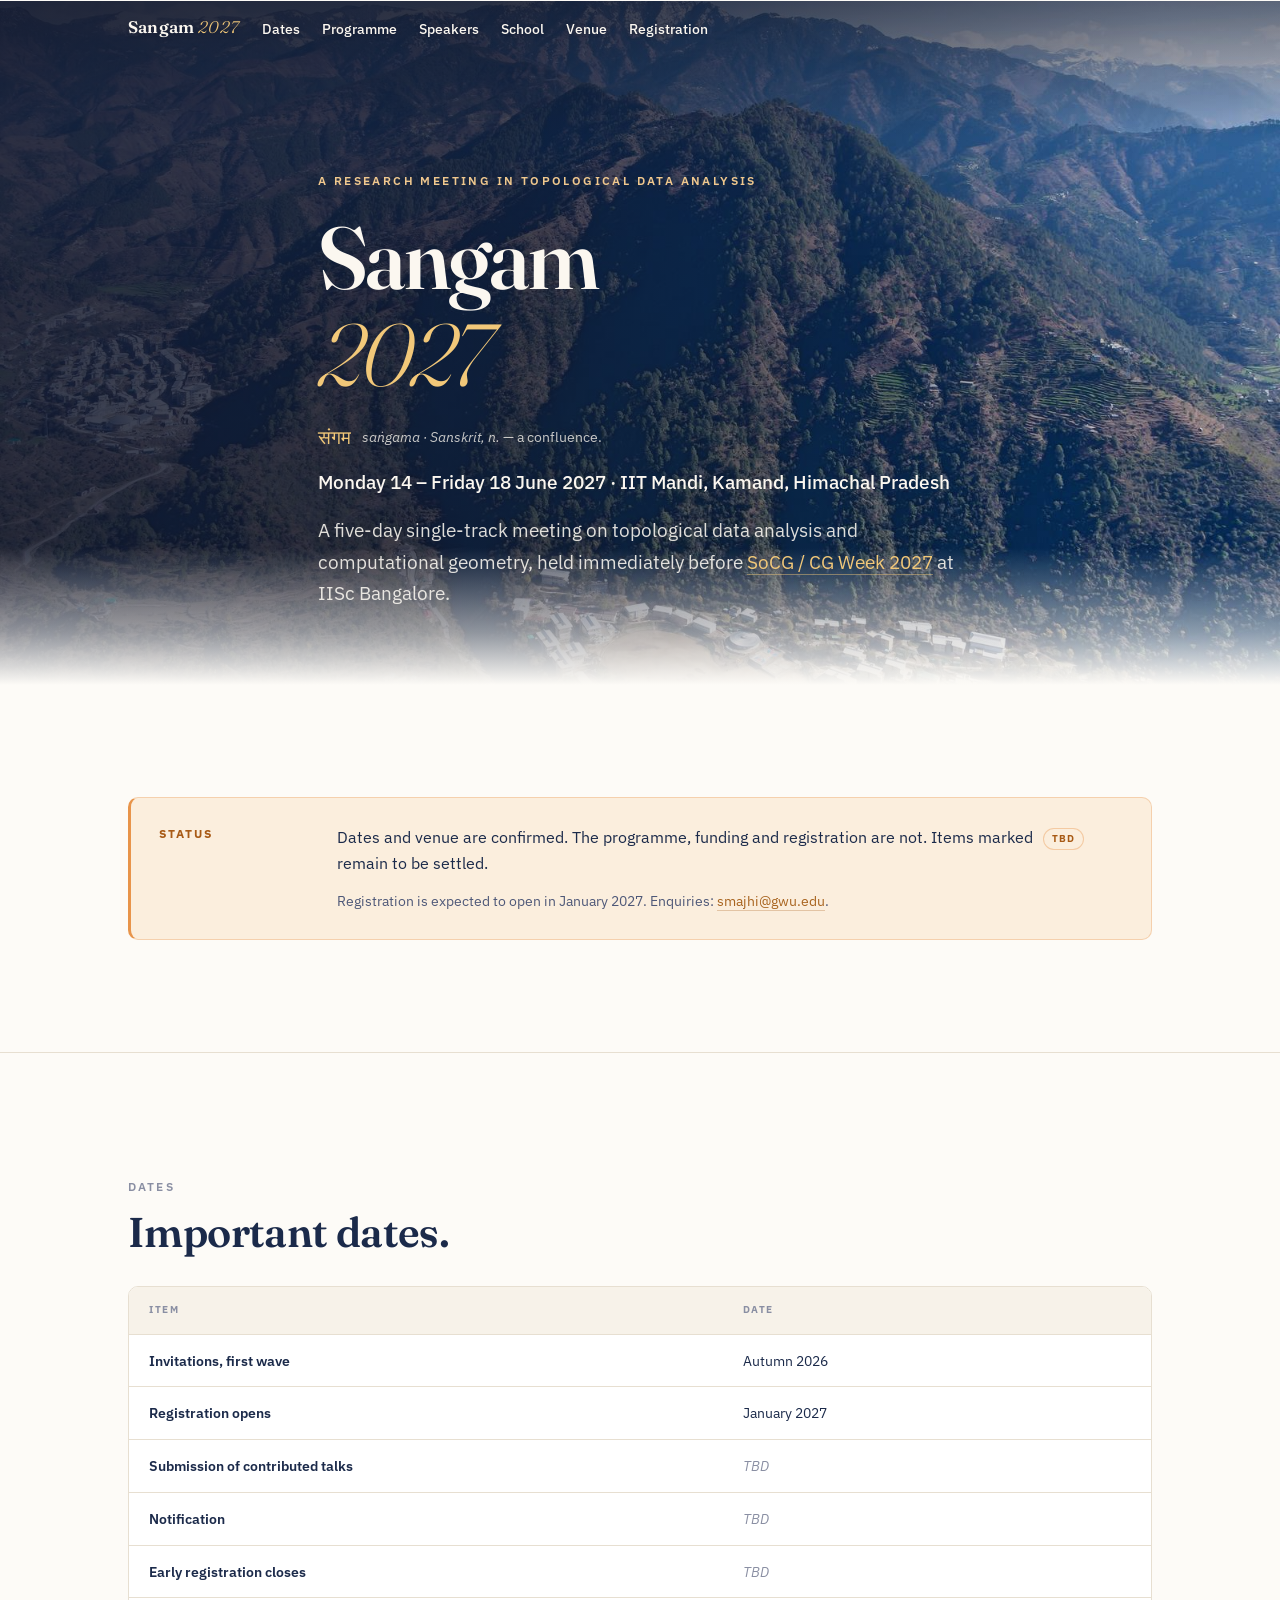
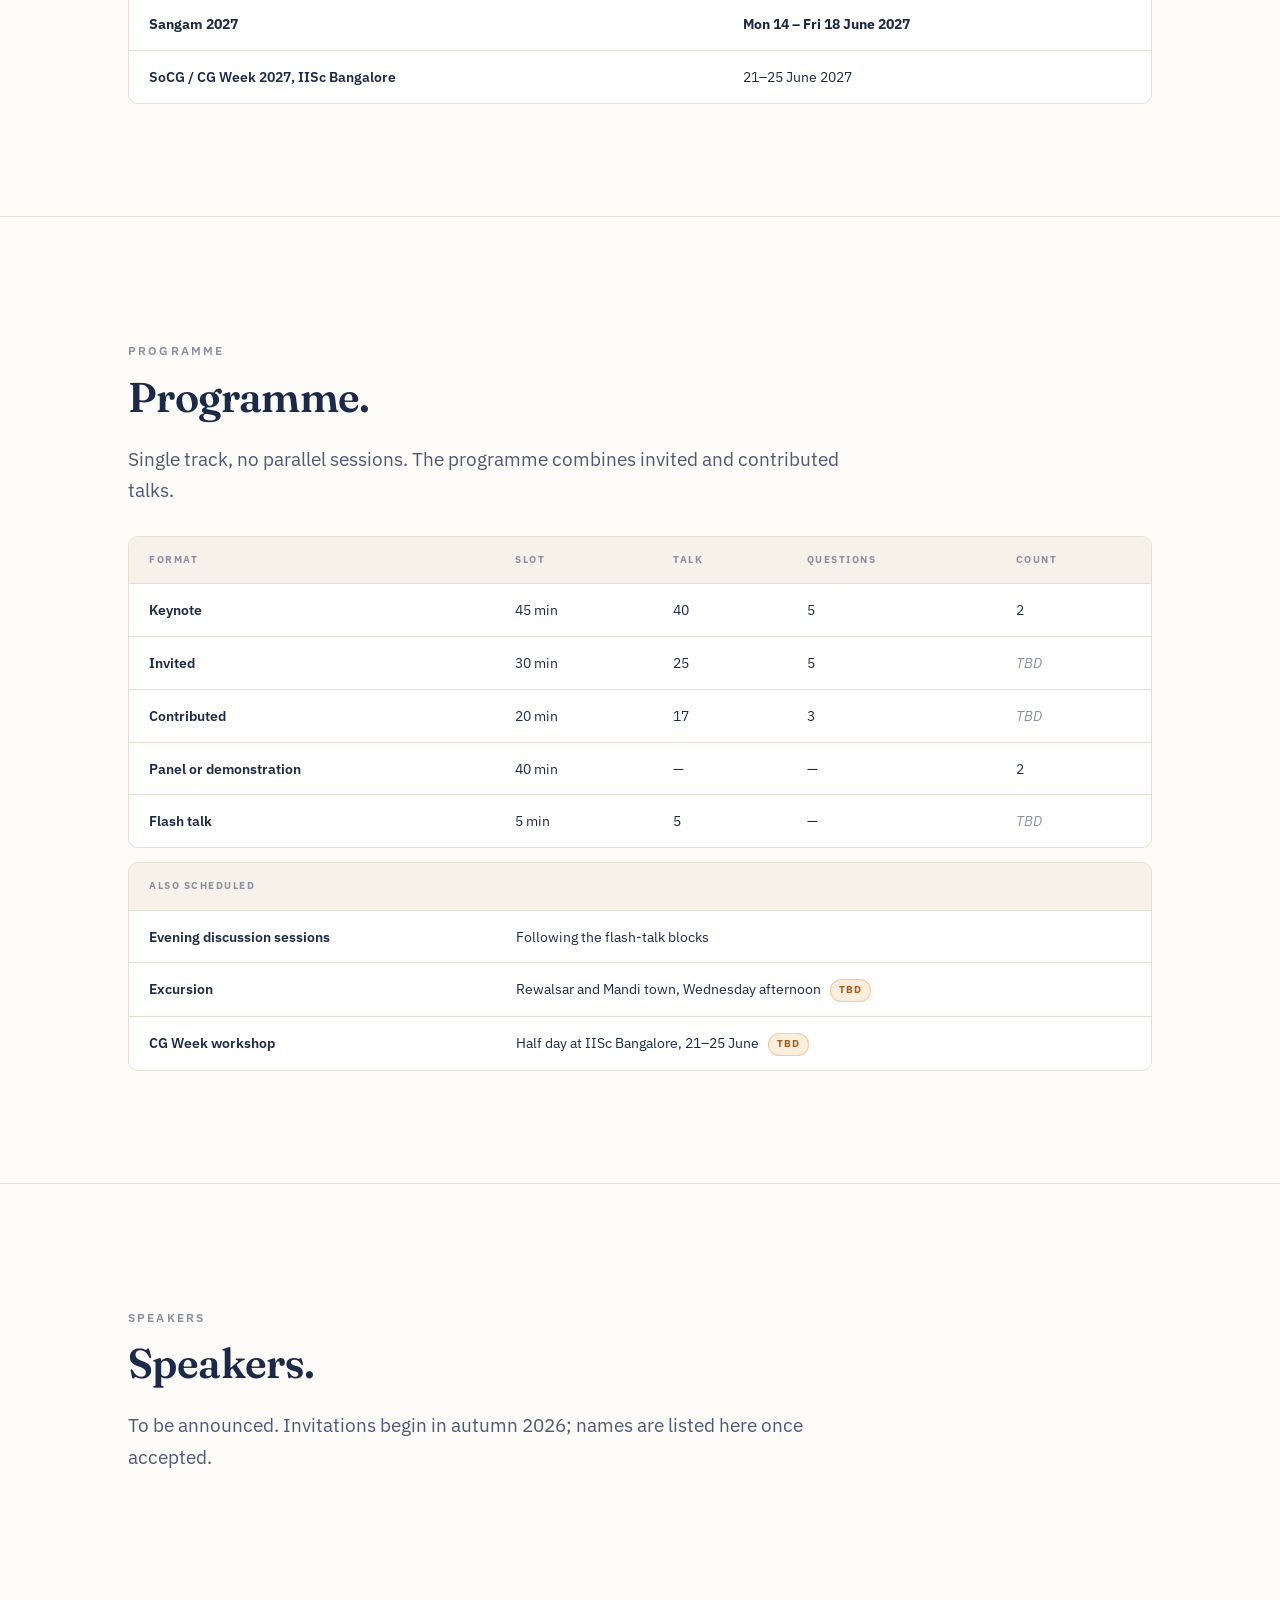
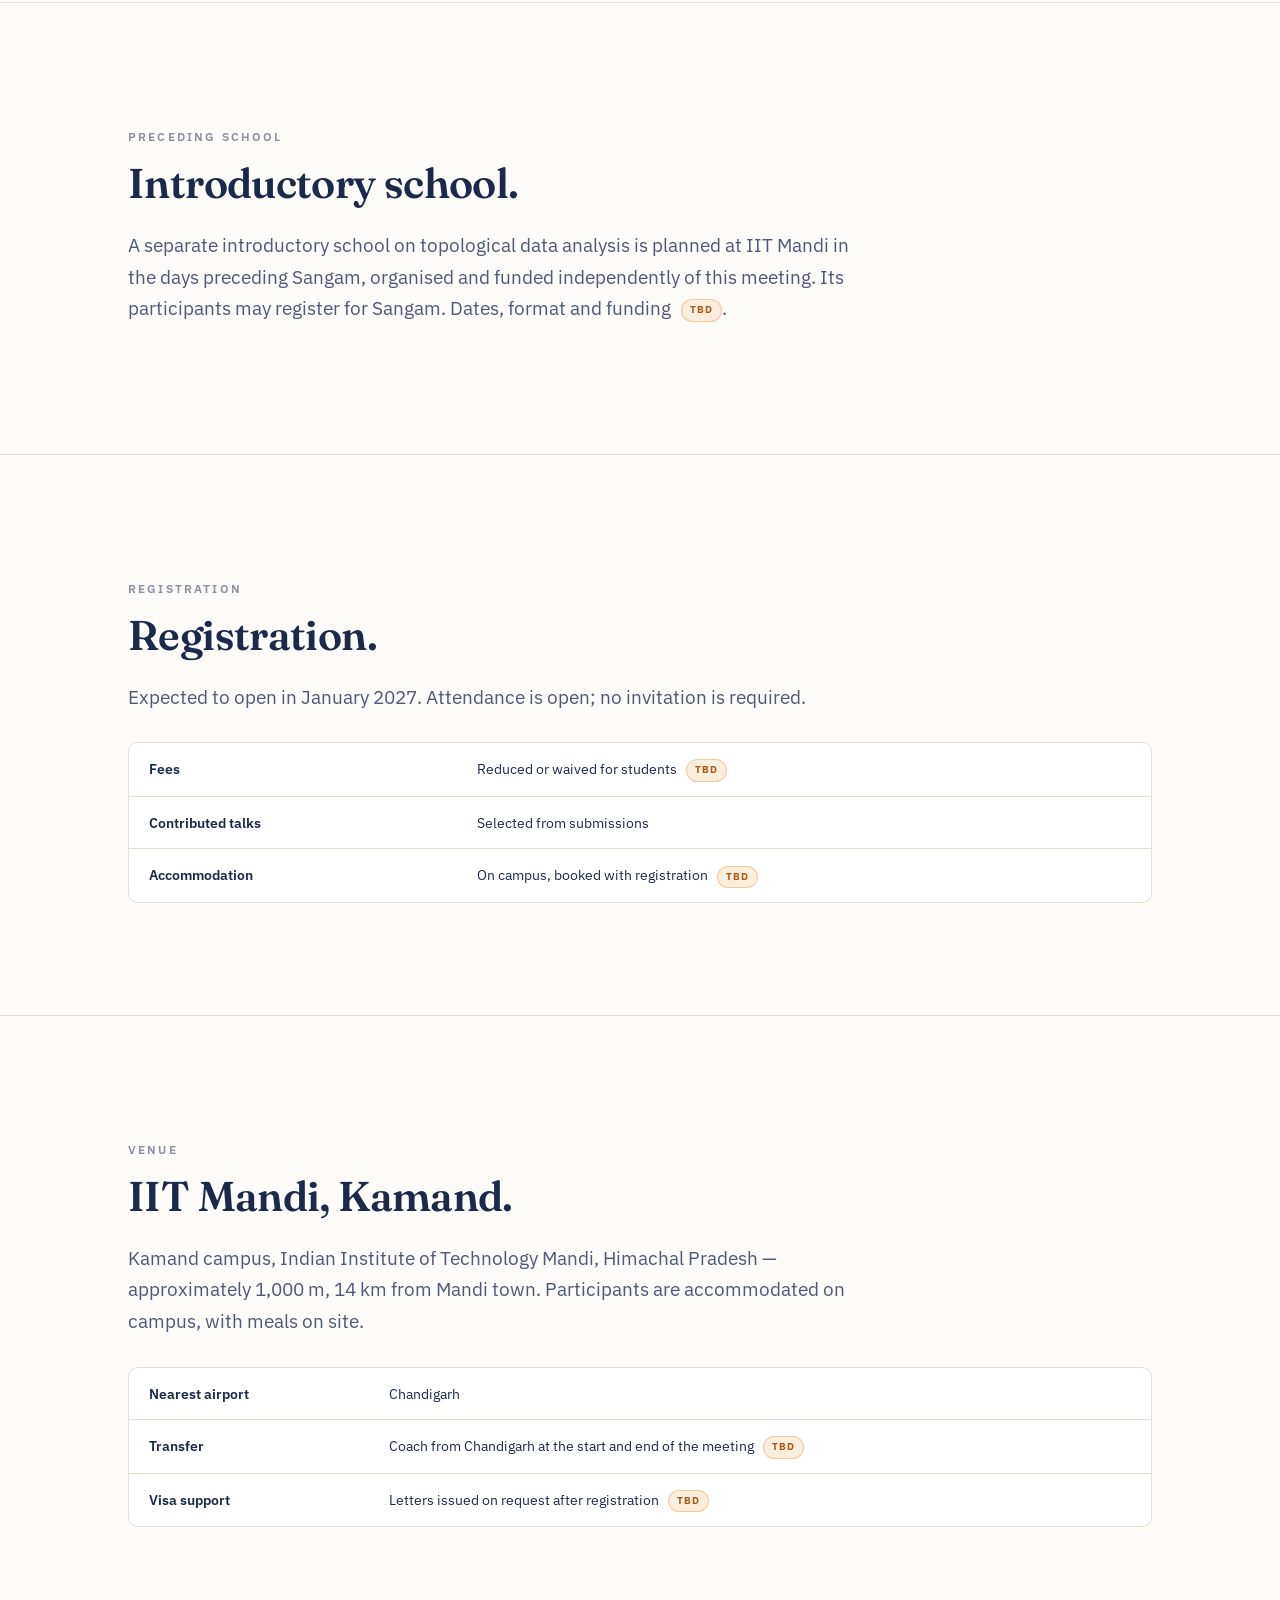
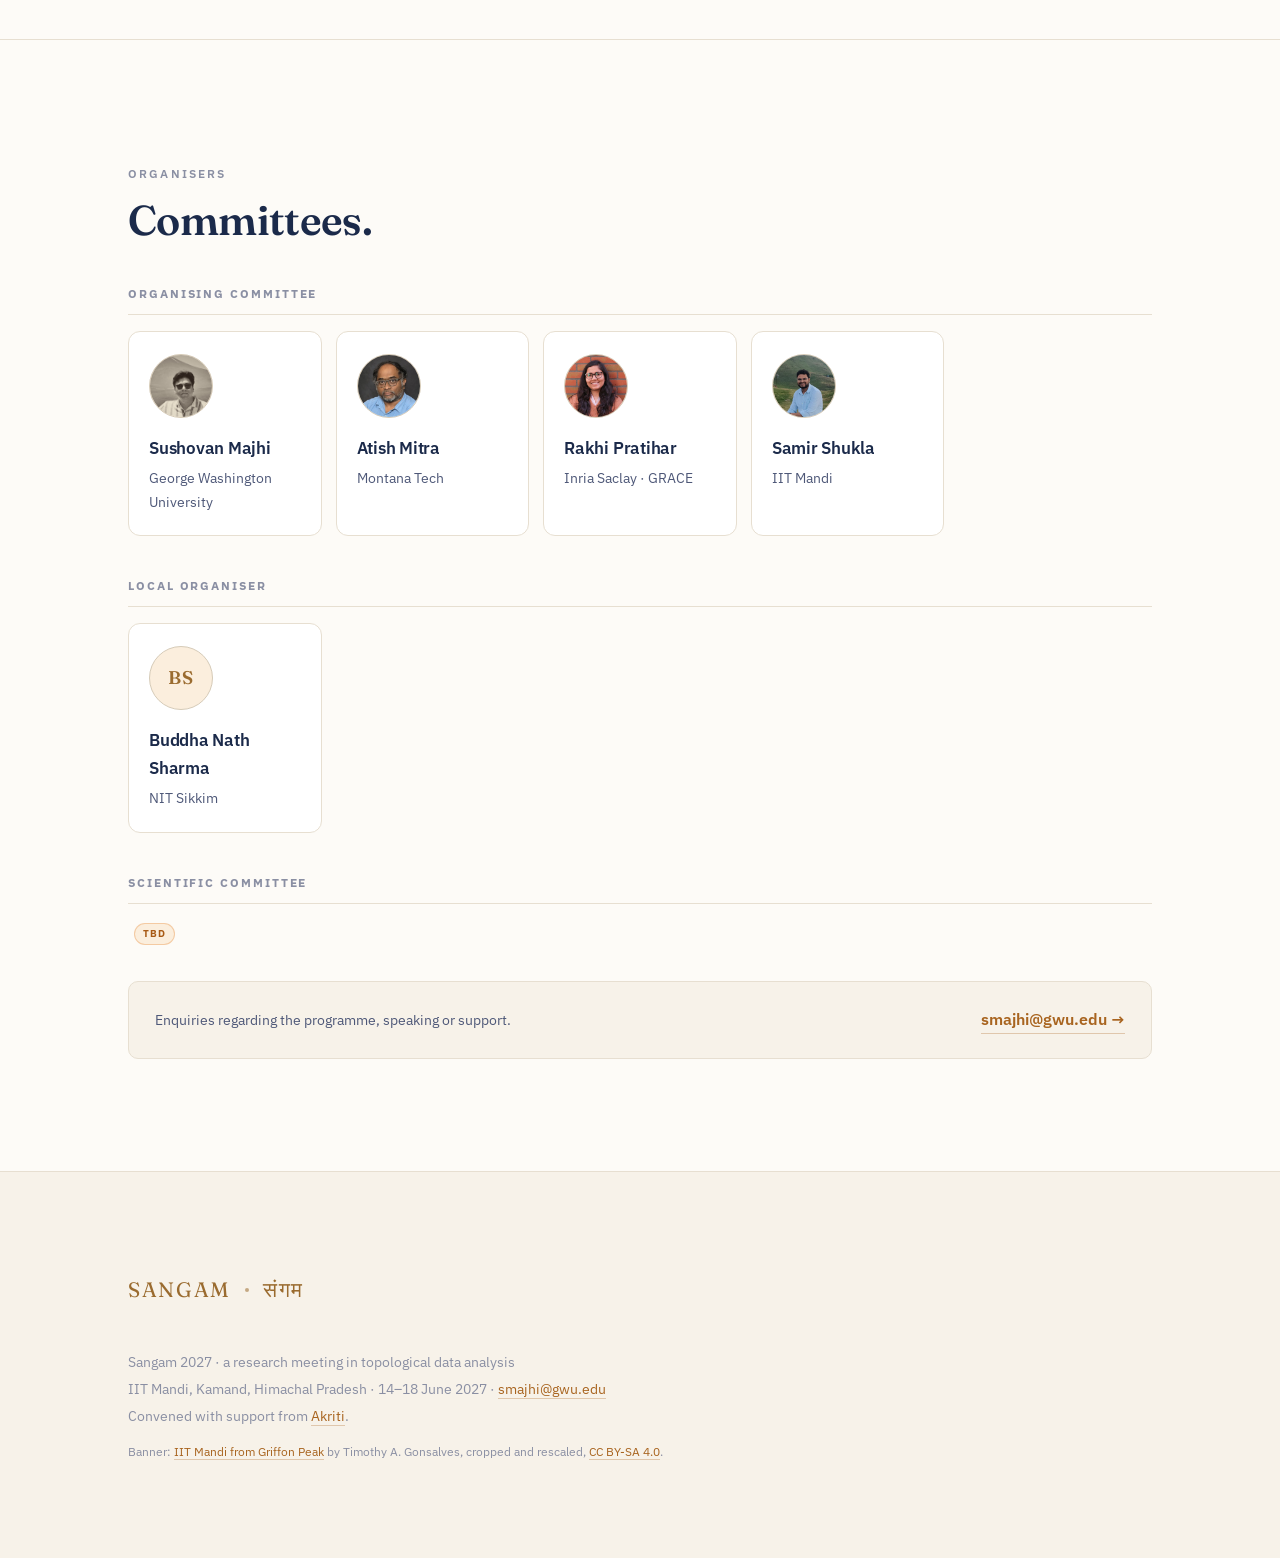
==== commit c3624e3b: "Sangam: formal register throughout; TBD in place of hedged prose Removes the narrative voice. Headin" ====
--- a/docs/sangam/index.html
+++ b/docs/sangam/index.html
@@ -20,7 +20,7 @@
 <link rel="preconnect" href="https://fonts.googleapis.com">
 <link rel="preconnect" href="https://fonts.gstatic.com" crossorigin>
 <link href="https://fonts.googleapis.com/css2?family=Fraunces:ital,opsz,wght@0,9..144,300..700;1,9..144,300..600&family=IBM+Plex+Sans:wght@400;500;600&display=swap" rel="stylesheet">
-<link rel="stylesheet" href="assets/style.css">
+<link rel="stylesheet" href="assets/style.css?v=622f666e">
 <link rel="icon" href="assets/favicon.svg" type="image/svg+xml">
 </head>
 <body>
@@ -49,15 +49,9 @@
   <div class="wrap banner-inner">
     <p class="eyebrow">A research meeting in topological data analysis</p>
     <h1>Sangam <span class="year">2027</span></h1>
-    <p class="gloss"><span class="deva">संगम</span> <em>saṅgama · Sanskrit, n.</em> — a confluence: the place where rivers meet.</p>
+    <p class="gloss"><span class="deva">संगम</span> <em>saṅgama · Sanskrit, n.</em> — a confluence.</p>
     <p class="when">Monday 14 – Friday 18 June 2027 · IIT Mandi, Kamand, Himachal Pradesh</p>
-    <p class="lede">A meeting where topological data analysis and computational geometry are in the same room. Held immediately before <a href="https://www.computational-geometry.org/cg-week/">SoCG&nbsp;/&nbsp;CG&nbsp;Week 2027</a> at IISc Bangalore — the first SoCG in India — so that a single trip covers both, and a school in the days beforehand feeds directly into it.</p>
-    <div class="chips">
-      <span class="chip warm">Dates &amp; venue confirmed</span>
-      <span class="chip">Programme in preparation</span>
-      <span class="chip">No parallel sessions</span>
-      <span class="chip">Adjacent to SoCG 2027</span>
-    </div>
+    <p class="lede">A five-day single-track meeting on topological data analysis and computational geometry, held immediately before <a href="https://www.computational-geometry.org/cg-week/">SoCG&nbsp;/&nbsp;CG&nbsp;Week 2027</a> at IISc Bangalore.</p>
   </div>
 </header>
 
@@ -66,10 +60,10 @@
 <section id="status">
   <div class="wrap">
     <div class="notice">
-      <div class="flag">In preparation</div>
+      <div class="flag">Status</div>
       <div>
-        <p><strong>The dates and the venue are settled; the programme is not.</strong> No speaker has yet been invited, and funding is still being arranged. Everything below marked otherwise is a working plan and may change.</p>
-        <p>Items still to be settled are marked <span class="tbc">tbc</span> throughout. Registration is not open yet. To hear when it is, write to <a href="mailto:smajhi@gwu.edu">smajhi@gwu.edu</a>.</p>
+        <p>Dates and venue are confirmed. The programme, funding and registration are not. Items marked <span class="tbc">TBD</span> remain to be settled.</p>
+        <p>Registration is expected to open in January 2027. Enquiries: <a href="mailto:smajhi@gwu.edu">smajhi@gwu.edu</a>.</p>
       </div>
     </div>
   </div>
@@ -77,20 +71,19 @@
 
 <section id="dates">
   <div class="wrap">
-    <p class="kicker">Important dates</p>
-    <h2>The week is fixed. The rest is not.</h2>
-    <p class="lede">The meeting dates and the venue are settled. The submission and registration dates below are still being arranged and will firm up over the coming months.</p>
-    <div class="table-wrap">
-      <table>
-        <thead><tr><th>What</th><th>When</th><th>Status</th></tr></thead>
-        <tbody>
-          <tr><td>First speaker invitations</td><td>Autumn 2026</td><td class="tbd">planned</td></tr>
-          <tr><td>Registration opens</td><td>January 2027</td><td class="tbd">planned</td></tr>
-          <tr><td>Contributed talk submission</td><td class="tbd">to be announced</td><td class="tbd">tbc</td></tr>
-          <tr><td>Notification to contributors</td><td class="tbd">to be announced</td><td class="tbd">tbc</td></tr>
-          <tr><td>Early registration closes</td><td class="tbd">to be announced</td><td class="tbd">tbc</td></tr>
-          <tr><td><strong>Sangam 2027</strong></td><td><strong>Mon 14 – Fri 18 June 2027</strong></td><td>confirmed</td></tr>
-          <tr><td>SoCG / CG Week 2027, IISc Bangalore</td><td>21–25 June 2027</td><td>scheduled</td></tr>
+    <p class="kicker">Dates</p>
+    <h2>Important dates.</h2>
+    <div class="table-wrap">
+      <table>
+        <thead><tr><th>Item</th><th>Date</th></tr></thead>
+        <tbody>
+          <tr><td>Invitations, first wave</td><td>Autumn 2026</td></tr>
+          <tr><td>Registration opens</td><td>January 2027</td></tr>
+          <tr><td>Submission of contributed talks</td><td class="tbd">TBD</td></tr>
+          <tr><td>Notification</td><td class="tbd">TBD</td></tr>
+          <tr><td>Early registration closes</td><td class="tbd">TBD</td></tr>
+          <tr><td><strong>Sangam 2027</strong></td><td><strong>Mon 14 – Fri 18 June 2027</strong></td></tr>
+          <tr><td>SoCG / CG Week 2027, IISc Bangalore</td><td>21–25 June 2027</td></tr>
         </tbody>
       </table>
     </div>
@@ -100,37 +93,29 @@
 <section id="programme">
   <div class="wrap">
     <p class="kicker">Programme</p>
-    <h2>One room, one track.</h2>
-    <p class="lede">A single-track meeting with no parallel sessions. The intent is a room that stays together — where a topologist hears the geometry talks and a computational geometer hears the statistics, rather than two audiences passing in a corridor.</p>
+    <h2>Programme.</h2>
+    <p class="lede">Single track, no parallel sessions. The programme combines invited and contributed talks.</p>
     <div class="table-wrap">
       <table>
         <thead><tr><th>Format</th><th>Slot</th><th>Talk</th><th>Questions</th><th>Count</th></tr></thead>
         <tbody>
           <tr><td>Keynote</td><td class="num">45 min</td><td class="num">40</td><td class="num">5</td><td class="num">2</td></tr>
-          <tr><td>Invited</td><td class="num">30 min</td><td class="num">25</td><td class="num">5</td><td class="tbd">tbc</td></tr>
-          <tr><td>Contributed</td><td class="num">20 min</td><td class="num">17</td><td class="num">3</td><td class="tbd">tbc</td></tr>
-          <tr><td>Panel / demo</td><td class="num">40 min</td><td>—</td><td>—</td><td class="num">2</td></tr>
-          <tr><td>Flash talk</td><td class="num">5 min</td><td class="num">5</td><td>—</td><td class="tbd">tbc</td></tr>
-        </tbody>
-      </table>
-    </div>
-    <p class="lede small" style="margin-top:26px;">Five days of a single track leaves room for a substantially larger programme than a short meeting would, and a good part of it will come from contributed submissions rather than invitations. Talks will be ordered by accessibility across the days — surveys and expository work early, technical work later — and every invited speaker will be asked for a short accessible preamble, since a good part of the room will have arrived from the school rather than from the field.</p>
-    <div class="cards">
-      <div class="card">
-        <p class="tag">Evenings</p>
-        <h3>Laptops, not posters</h3>
-        <p>Flash-talk presenters sit with their laptops open, refreshments out, and people circulate. It keeps the one-to-one conversation a poster session gives you, without asking anyone to carry print tubes across the country.</p>
-      </div>
-      <div class="card">
-        <p class="tag">Midweek</p>
-        <h3>An afternoon out</h3>
-        <p>A half-day excursion to Rewalsar — a pilgrimage lake sacred to Buddhists, Hindus and Sikhs — and the old temples of Mandi town, about 25 km away. Optional, and back by early evening. <span class="tbc">tbc</span></p>
-      </div>
-      <div class="card">
-        <p class="tag">Afterwards</p>
-        <h3>On to Bangalore</h3>
-        <p>SoCG 2027 and CG Week run 21–25 June at IISc Bangalore, leaving the weekend to travel. A half-day CG Week workshop on topology and computational geometry is planned as a companion event. <span class="tbc">proposal pending</span></p>
-      </div>
+          <tr><td>Invited</td><td class="num">30 min</td><td class="num">25</td><td class="num">5</td><td class="tbd">TBD</td></tr>
+          <tr><td>Contributed</td><td class="num">20 min</td><td class="num">17</td><td class="num">3</td><td class="tbd">TBD</td></tr>
+          <tr><td>Panel or demonstration</td><td class="num">40 min</td><td>—</td><td>—</td><td class="num">2</td></tr>
+          <tr><td>Flash talk</td><td class="num">5 min</td><td class="num">5</td><td>—</td><td class="tbd">TBD</td></tr>
+        </tbody>
+      </table>
+    </div>
+    <div class="table-wrap">
+      <table>
+        <thead><tr><th>Also scheduled</th><th></th></tr></thead>
+        <tbody>
+          <tr><td>Evening discussion sessions</td><td>Following the flash-talk blocks</td></tr>
+          <tr><td>Excursion</td><td>Rewalsar and Mandi town, Wednesday afternoon <span class="tbc">TBD</span></td></tr>
+          <tr><td>CG Week workshop</td><td>Half day at IISc Bangalore, 21–25 June <span class="tbc">TBD</span></td></tr>
+        </tbody>
+      </table>
     </div>
   </div>
 </section>
@@ -138,56 +123,49 @@
 <section id="speakers">
   <div class="wrap">
     <p class="kicker">Speakers</p>
-    <h2>To be announced.</h2>
-    <p class="lede"><strong>No invitations have gone out.</strong> First-wave invitations are planned for autumn 2026, and names will appear here only once they have been accepted — not before.</p>
-    <p class="lede small">The meeting will mix invited talks with contributed ones selected from submissions, so a substantial part of the programme is open rather than invitation-only. Details of how to submit will follow with registration. <span class="tbc">tbc</span></p>
+    <h2>Speakers.</h2>
+    <p class="lede">To be announced. Invitations begin in autumn 2026; names are listed here once accepted.</p>
   </div>
 </section>
 
 <section id="school">
   <div class="wrap">
-    <p class="kicker">Beforehand</p>
-    <h2>A school, in the days before.</h2>
-    <p class="lede">A separate introductory school in topological data analysis is being planned at IIT Mandi for the days immediately preceding Sangam, organised locally and funded independently of this meeting. It is intended for students and newcomers to the field, and its participants are welcome to register for Sangam and stay on. <span class="tbc">dates, format and funding tbc</span></p>
-    <p class="lede small">The two events are deliberately separate — different organisers, different budgets, different audiences — but scheduled so that a student can arrive knowing no persistent homology and leave having heard current research, and then continue to CG Week if they wish. Details will be published by the school's organisers.</p>
+    <p class="kicker">Preceding school</p>
+    <h2>Introductory school.</h2>
+    <p class="lede">A separate introductory school on topological data analysis is planned at IIT Mandi in the days preceding Sangam, organised and funded independently of this meeting. Its participants may register for Sangam. Dates, format and funding <span class="tbc">TBD</span>.</p>
   </div>
 </section>
 
 <section id="registration">
   <div class="wrap">
     <p class="kicker">Registration</p>
-    <h2>Not open yet.</h2>
-    <p class="lede">Registration is expected to open in <strong>January 2027</strong>. Fees are not settled; the intention is a modest charge for faculty and industry participants, and free or near-free registration for students. <span class="tbc">tbc</span></p>
-    <div class="points">
-      <div class="point"><span class="n">01</span><span class="t">Open to all — no invitation required to attend</span><span class="s">confirmed</span></div>
-      <div class="point"><span class="n">02</span><span class="t">Contributed talks selected from submissions</span><span class="s">planned</span></div>
-      <div class="point"><span class="n">03</span><span class="t">Places reserved for students from non-metro institutions</span><span class="s">intended</span></div>
-      <div class="point"><span class="n">04</span><span class="t">Accommodation on campus, booked with registration</span><span class="s">tbc</span></div>
+    <h2>Registration.</h2>
+    <p class="lede">Expected to open in January 2027. Attendance is open; no invitation is required.</p>
+    <div class="table-wrap">
+      <table>
+        <tbody>
+          <tr><td>Fees</td><td>Reduced or waived for students <span class="tbc">TBD</span></td></tr>
+          <tr><td>Contributed talks</td><td>Selected from submissions</td></tr>
+          <tr><td>Accommodation</td><td>On campus, booked with registration <span class="tbc">TBD</span></td></tr>
+        </tbody>
+      </table>
     </div>
   </div>
 </section>
 
 <section id="venue">
   <div class="wrap">
-    <p class="kicker">Where</p>
-    <h2>Kamand, Himachal Pradesh.</h2>
-    <p class="lede">The venue is the Kamand campus of the <strong>Indian Institute of Technology Mandi</strong>, in the Himalayan foothills about 14 km above Mandi town at around a thousand metres — roughly 15–25 °C in June. Participants are housed on campus, with the mess on site.</p>
-    <div class="cards">
-      <div class="card">
-        <p class="tag">Getting there</p>
-        <h3>Via Chandigarh</h3>
-        <p>Coaches from Chandigarh to Kamand at the start of the meeting, and back at the end. Detailed travel guidance, visa support letters and group booking will follow once the meeting is confirmed. <span class="tbc">tbc</span></p>
-      </div>
-      <div class="card">
-        <p class="tag">In June</p>
-        <h3>Cool, and green</h3>
-        <p>The valley sits high enough to escape the plains heat. Expect mild days, cool evenings, and the first hints of the monsoon toward the end of the month.</p>
-      </div>
-      <div class="card">
-        <p class="tag">Nearby</p>
-        <h3>Mandi town</h3>
-        <p>Known as the Varanasi of the hills for its density of old temples, and the natural stop for anyone arriving early or staying on.</p>
-      </div>
+    <p class="kicker">Venue</p>
+    <h2>IIT Mandi, Kamand.</h2>
+    <p class="lede">Kamand campus, Indian Institute of Technology Mandi, Himachal Pradesh — approximately 1,000 m, 14 km from Mandi town. Participants are accommodated on campus, with meals on site.</p>
+    <div class="table-wrap">
+      <table>
+        <tbody>
+          <tr><td>Nearest airport</td><td>Chandigarh</td></tr>
+          <tr><td>Transfer</td><td>Coach from Chandigarh at the start and end of the meeting <span class="tbc">TBD</span></td></tr>
+          <tr><td>Visa support</td><td>Letters issued on request after registration <span class="tbc">TBD</span></td></tr>
+        </tbody>
+      </table>
     </div>
   </div>
 </section>
@@ -196,7 +174,6 @@
   <div class="wrap">
     <p class="kicker">Organisers</p>
     <h2>Committees.</h2>
-    <p class="lede small">Still being assembled. Names appear here once that person has agreed to serve.</p>
 
     <p class="group-label">Organising committee</p>
     <div class="people">
@@ -247,10 +224,10 @@
     </div>
 
     <p class="group-label">Scientific committee</p>
-    <p class="lede small group-empty">Being convened. <span class="tbc">tbc</span></p>
+    <p class="lede small group-empty"><span class="tbc">TBD</span></p>
 
     <div class="callout">
-      <p><strong>Nothing is open yet.</strong> Registration is expected in January 2027. To be told when it is — or to talk about speaking, hosting or supporting the meeting — get in touch.</p>
+      <p>Enquiries regarding the programme, speaking or support.</p>
       <a href="mailto:smajhi@gwu.edu">smajhi@gwu.edu →</a>
     </div>
   </div>
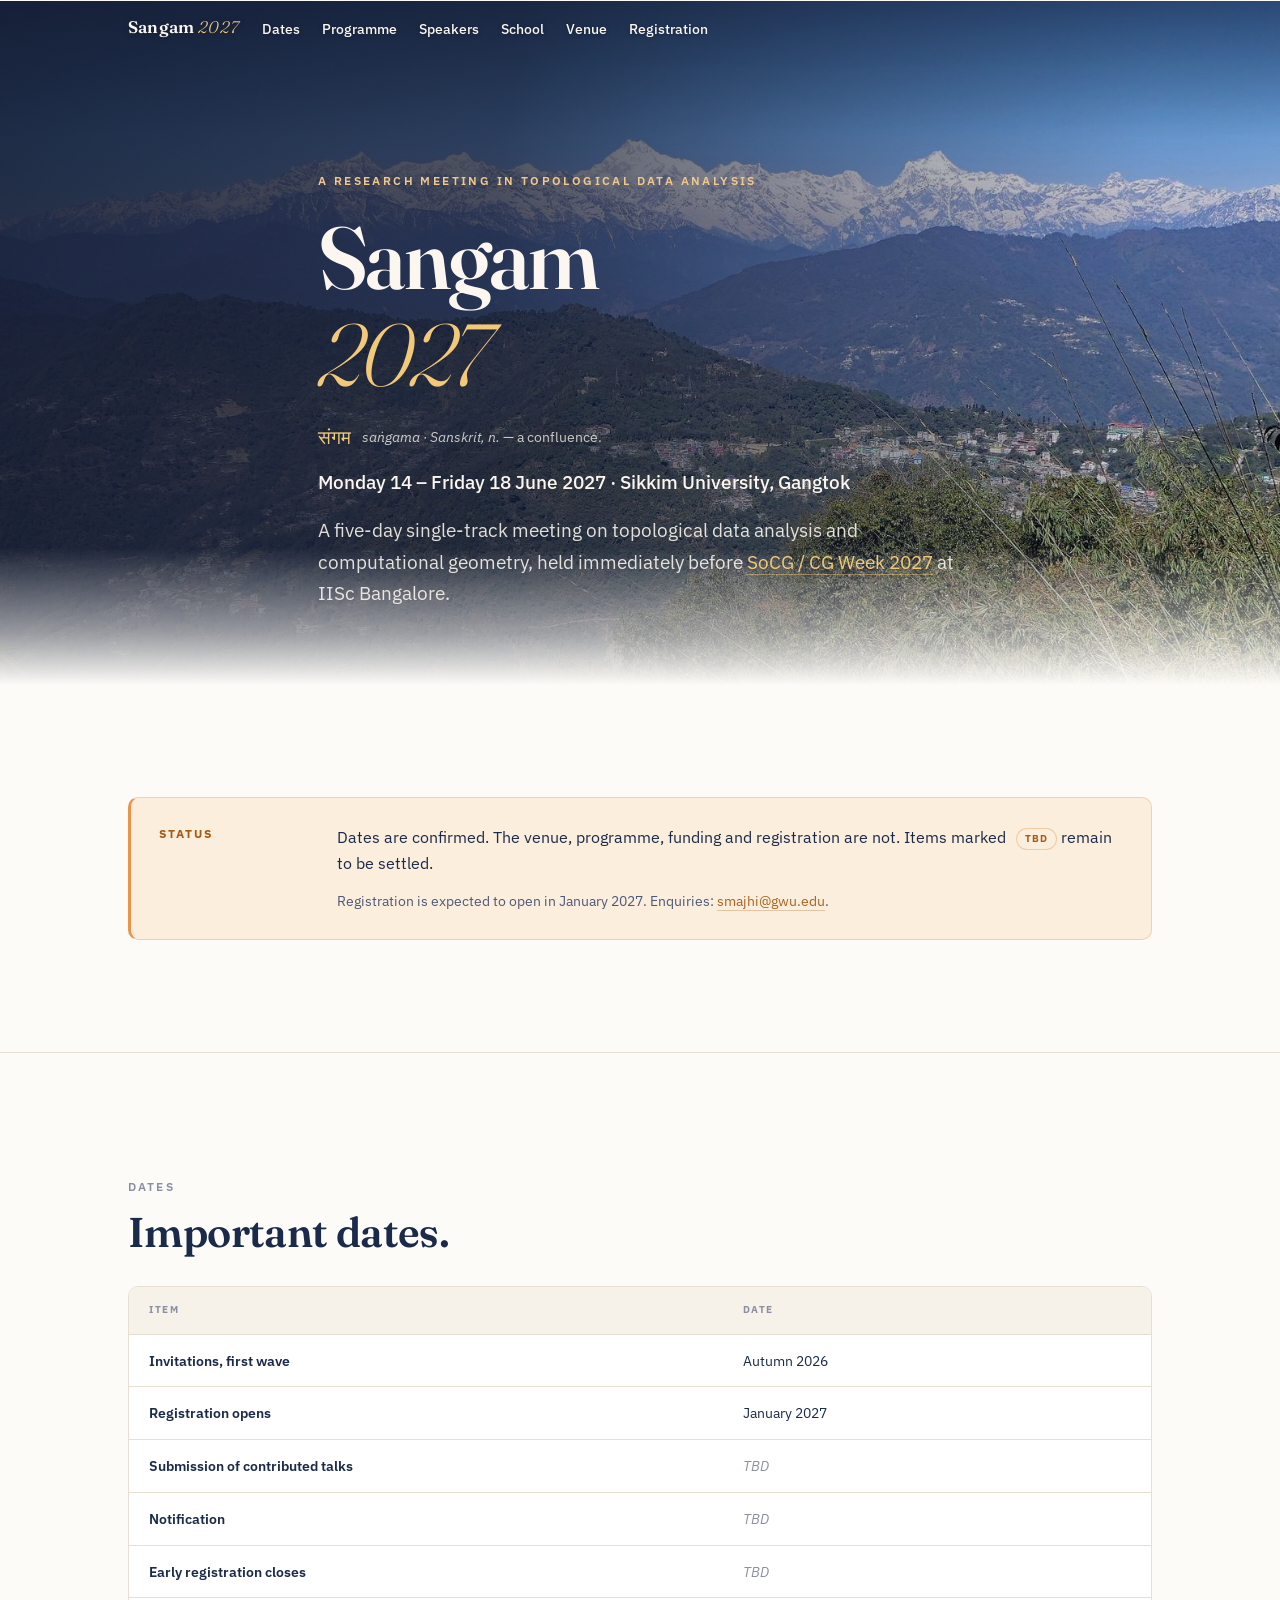
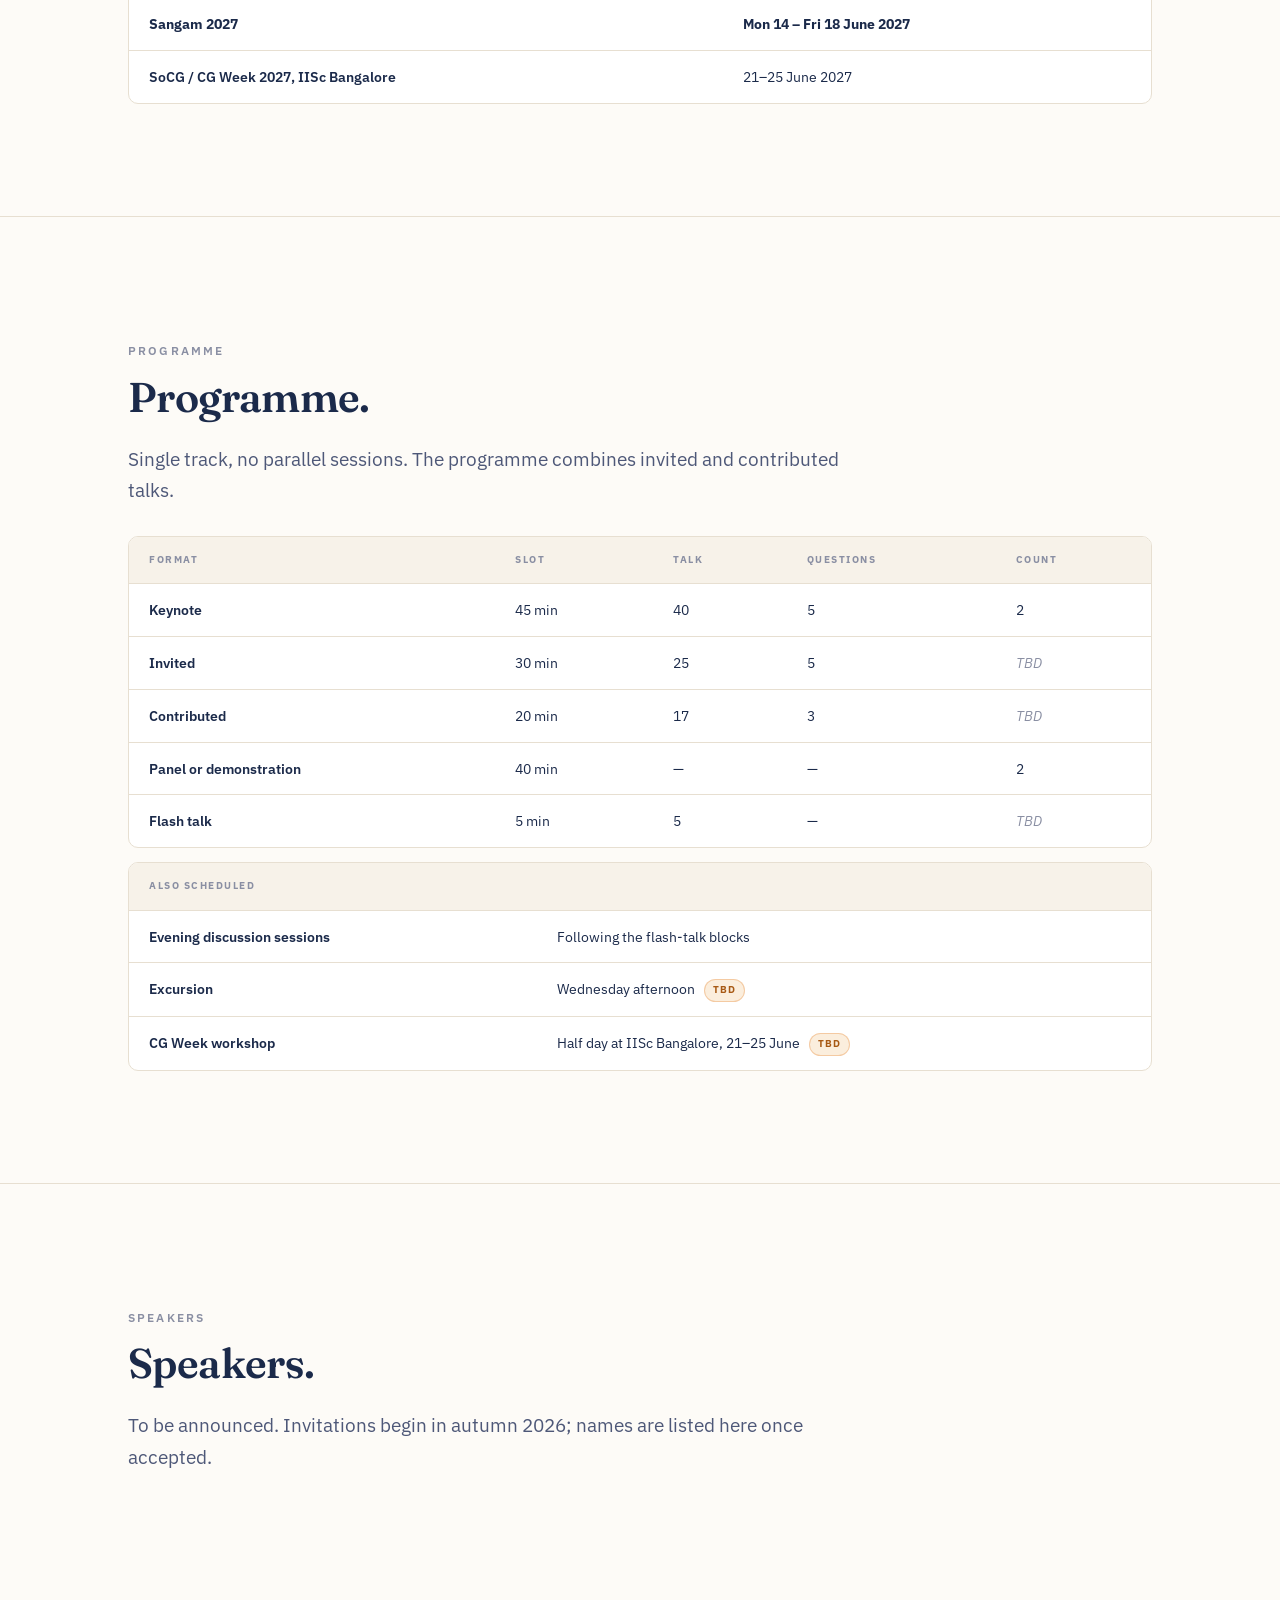
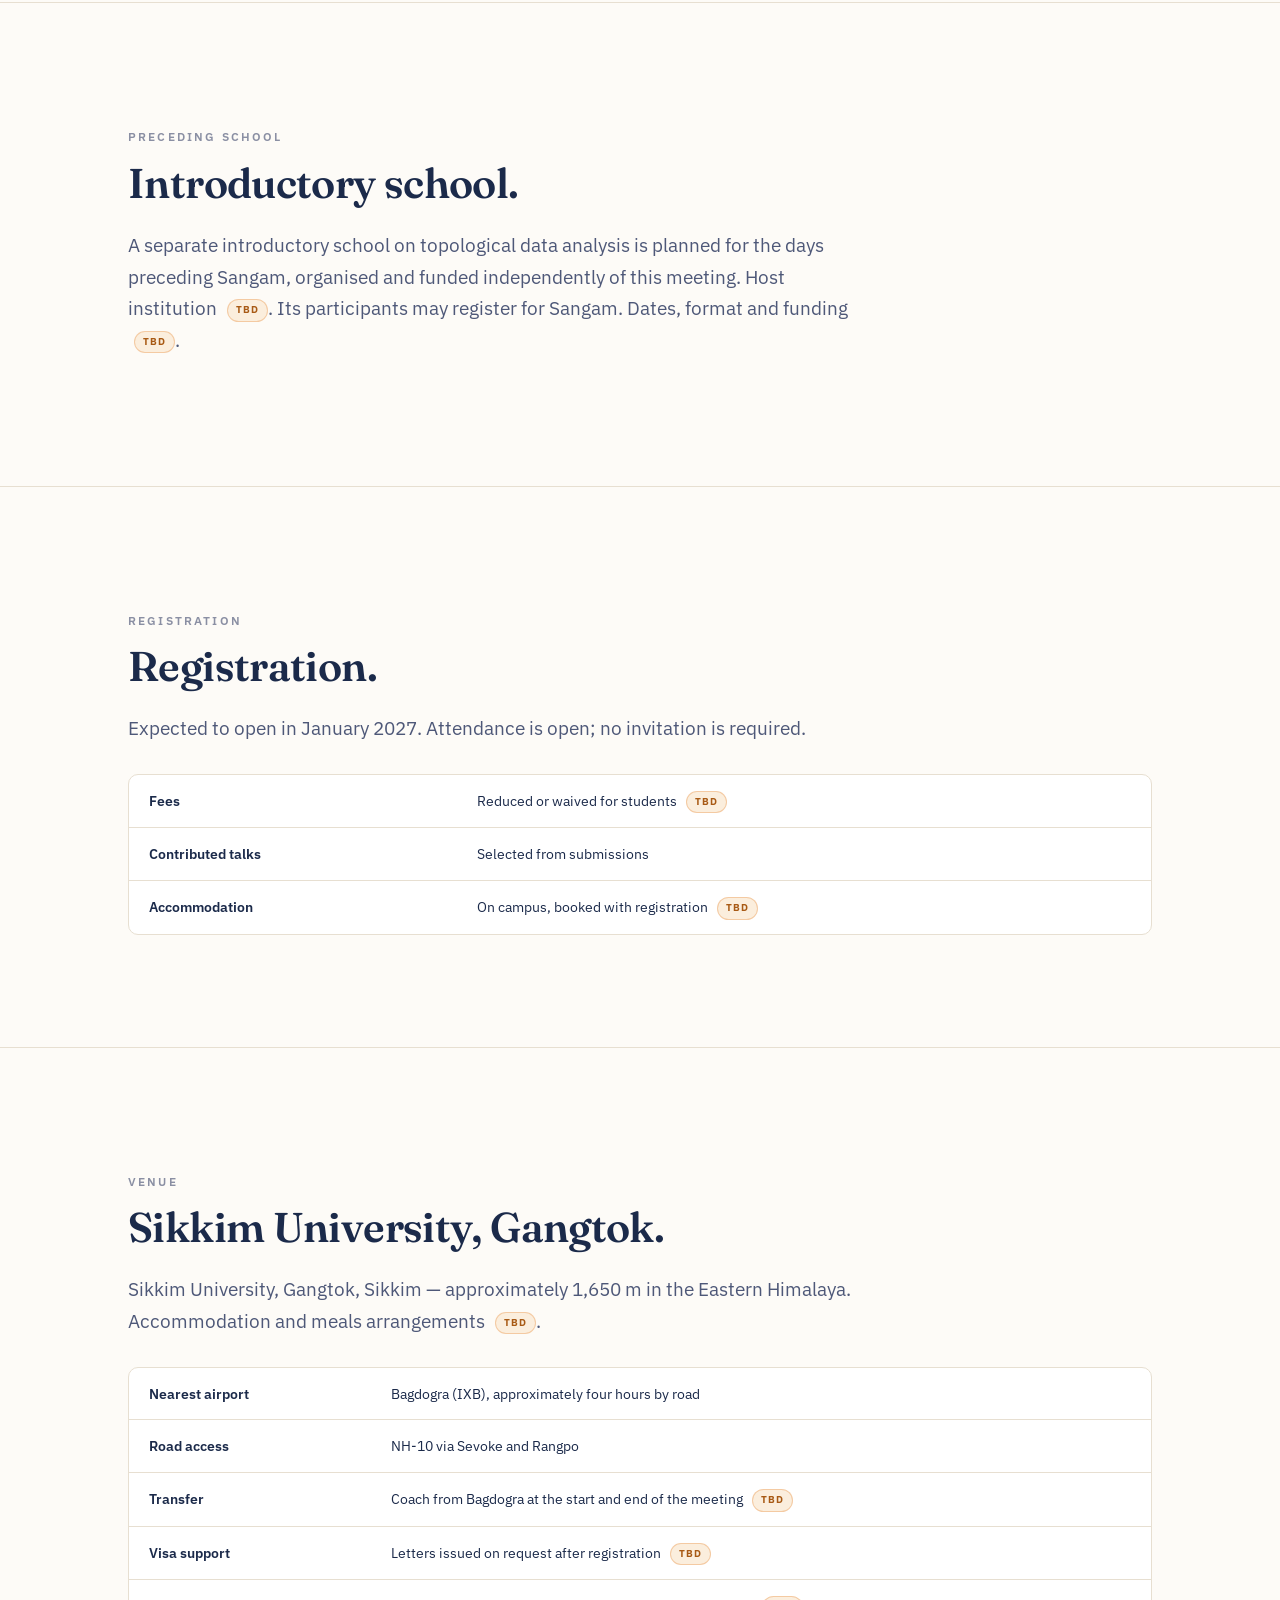
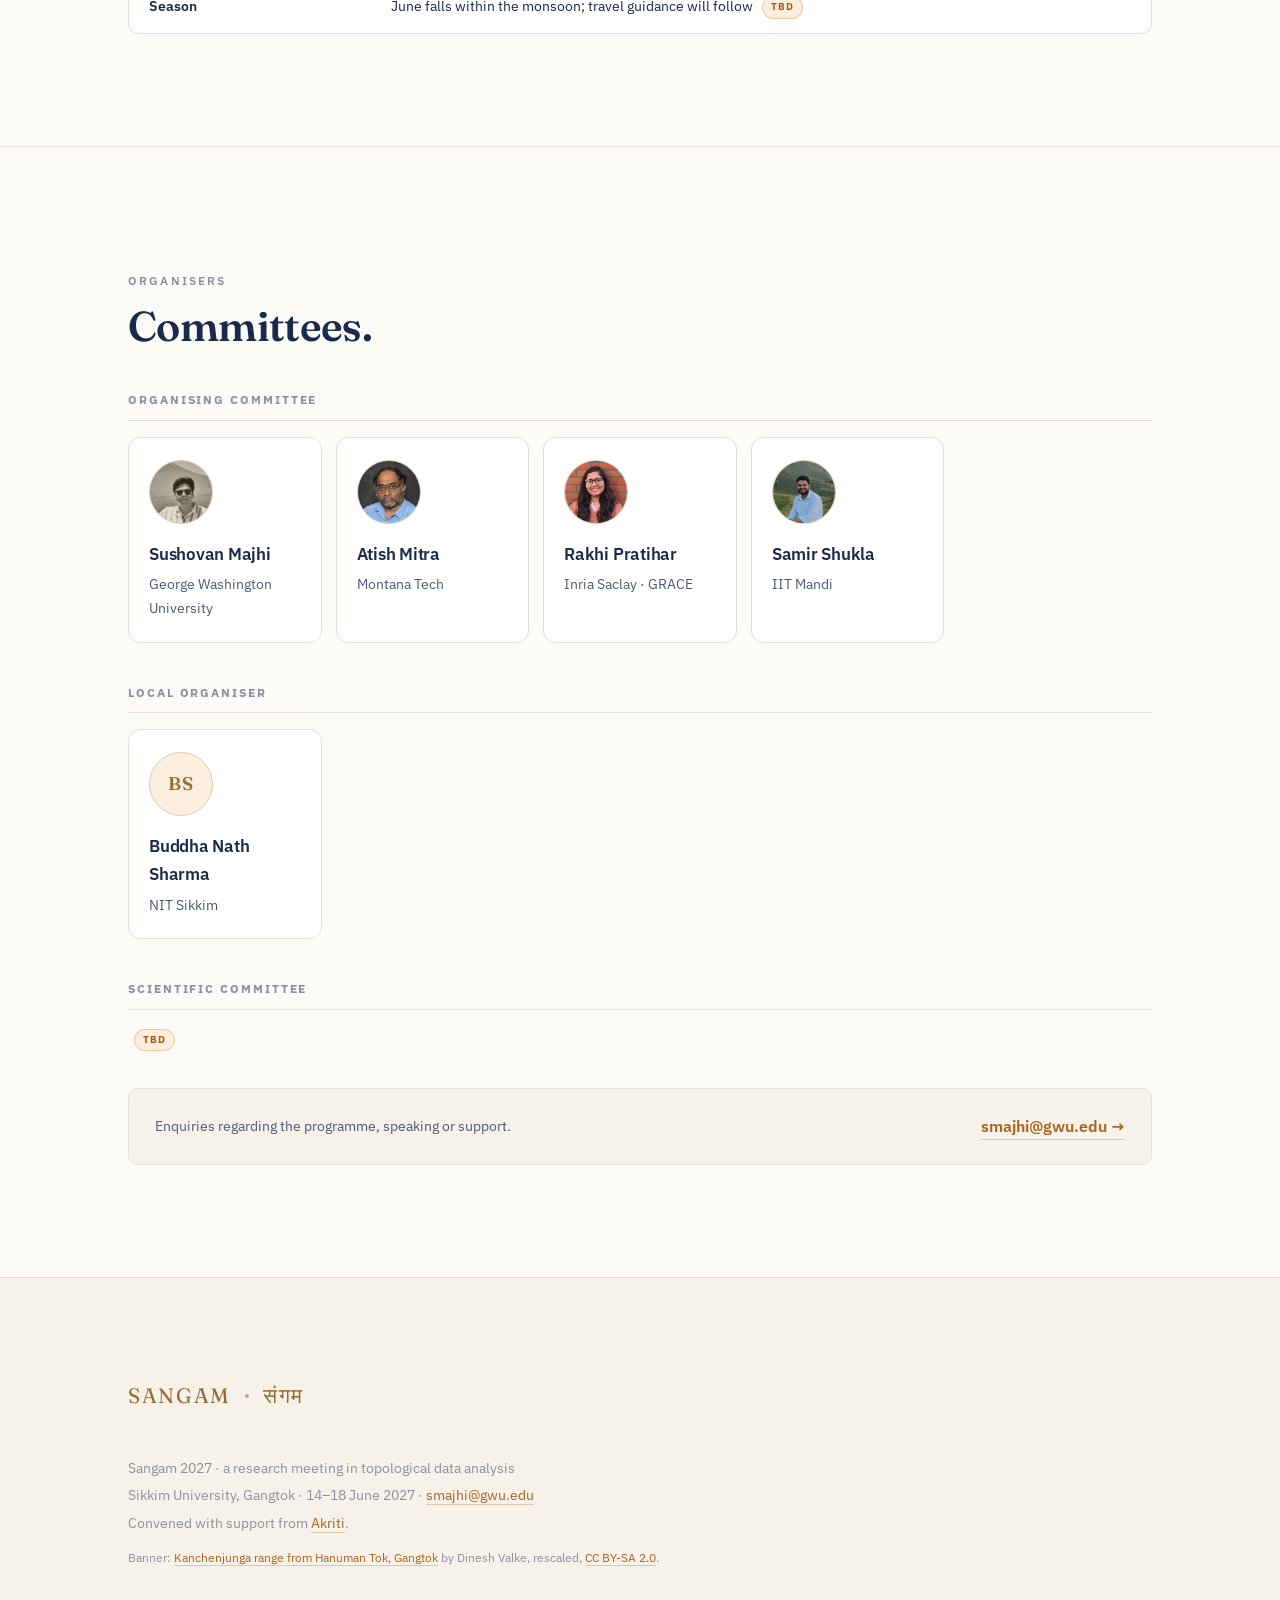
==== commit 6f6bac3d: "Sangam: venue moves to Sikkim University, Gangtok IIT Mandi would not commit to holding the guest ho" ====
--- a/docs/sangam/index.html
+++ b/docs/sangam/index.html
@@ -4,23 +4,23 @@
 <meta charset="utf-8">
 <meta name="viewport" content="width=device-width, initial-scale=1">
 
-<!-- Dates and venue are confirmed; speakers, funding and registration are not.
+<!-- Dates are confirmed; venue, speakers, funding and registration are not.
      Still unindexed and reachable only by direct link. Remove the robots tag
      below, and drop "sangam" from NOINDEX_PAGES in website/post-render.sh,
      when the meeting is announced publicly. -->
 <meta name="robots" content="noindex, nofollow">
 
 <title>Sangam 2027 — a research meeting in topological data analysis</title>
-<meta name="description" content="Sangam 2027: a research meeting in topological data analysis at IIT Mandi, Kamand, 14–18 June 2027, the week before SoCG 2027 at IISc Bangalore.">
+<meta name="description" content="Sangam 2027: a research meeting in topological data analysis at Sikkim University, Gangtok, 14–18 June 2027, the week before SoCG 2027 at IISc Bangalore.">
 
 <meta property="og:title" content="Sangam 2027 — a research meeting in topological data analysis">
-<meta property="og:description" content="IIT Mandi, Kamand, 14–18 June 2027. A research meeting held the week before SoCG 2027 at IISc Bangalore.">
+<meta property="og:description" content="Sikkim University, Gangtok, 14–18 June 2027. A research meeting held the week before SoCG 2027 at IISc Bangalore.">
 <meta property="og:type" content="website">
 
 <link rel="preconnect" href="https://fonts.googleapis.com">
 <link rel="preconnect" href="https://fonts.gstatic.com" crossorigin>
 <link href="https://fonts.googleapis.com/css2?family=Fraunces:ital,opsz,wght@0,9..144,300..700;1,9..144,300..600&family=IBM+Plex+Sans:wght@400;500;600&display=swap" rel="stylesheet">
-<link rel="stylesheet" href="assets/style.css?v=622f666e">
+<link rel="stylesheet" href="assets/style.css?v=4d41346c">
 <link rel="icon" href="assets/favicon.svg" type="image/svg+xml">
 </head>
 <body>
@@ -41,8 +41,8 @@
 
 <header class="banner" id="top">
   <div class="banner-art">
-    <img src="assets/kamand.jpg"
-         alt="IIT Mandi seen from Griffon Peak: South Campus in the foreground, North Campus at left-centre, the Uhl valley between them and the snow-covered Dhauladhar range beyond."
+    <img src="assets/gangtok.jpg"
+         alt="The Kanchenjunga range seen from above Gangtok, with the forested ridges and scattered settlement of the town in the foreground."
          fetchpriority="high" decoding="async">
   </div>
 
@@ -50,7 +50,7 @@
     <p class="eyebrow">A research meeting in topological data analysis</p>
     <h1>Sangam <span class="year">2027</span></h1>
     <p class="gloss"><span class="deva">संगम</span> <em>saṅgama · Sanskrit, n.</em> — a confluence.</p>
-    <p class="when">Monday 14 – Friday 18 June 2027 · IIT Mandi, Kamand, Himachal Pradesh</p>
+    <p class="when">Monday 14 – Friday 18 June 2027 · Sikkim University, Gangtok</p>
     <p class="lede">A five-day single-track meeting on topological data analysis and computational geometry, held immediately before <a href="https://www.computational-geometry.org/cg-week/">SoCG&nbsp;/&nbsp;CG&nbsp;Week 2027</a> at IISc Bangalore.</p>
   </div>
 </header>
@@ -62,7 +62,7 @@
     <div class="notice">
       <div class="flag">Status</div>
       <div>
-        <p>Dates and venue are confirmed. The programme, funding and registration are not. Items marked <span class="tbc">TBD</span> remain to be settled.</p>
+        <p>Dates are confirmed. The venue, programme, funding and registration are not. Items marked <span class="tbc">TBD</span> remain to be settled.</p>
         <p>Registration is expected to open in January 2027. Enquiries: <a href="mailto:smajhi@gwu.edu">smajhi@gwu.edu</a>.</p>
       </div>
     </div>
@@ -112,7 +112,7 @@
         <thead><tr><th>Also scheduled</th><th></th></tr></thead>
         <tbody>
           <tr><td>Evening discussion sessions</td><td>Following the flash-talk blocks</td></tr>
-          <tr><td>Excursion</td><td>Rewalsar and Mandi town, Wednesday afternoon <span class="tbc">TBD</span></td></tr>
+          <tr><td>Excursion</td><td>Wednesday afternoon <span class="tbc">TBD</span></td></tr>
           <tr><td>CG Week workshop</td><td>Half day at IISc Bangalore, 21–25 June <span class="tbc">TBD</span></td></tr>
         </tbody>
       </table>
@@ -132,7 +132,7 @@
   <div class="wrap">
     <p class="kicker">Preceding school</p>
     <h2>Introductory school.</h2>
-    <p class="lede">A separate introductory school on topological data analysis is planned at IIT Mandi in the days preceding Sangam, organised and funded independently of this meeting. Its participants may register for Sangam. Dates, format and funding <span class="tbc">TBD</span>.</p>
+    <p class="lede">A separate introductory school on topological data analysis is planned for the days preceding Sangam, organised and funded independently of this meeting. Host institution <span class="tbc">TBD</span>. Its participants may register for Sangam. Dates, format and funding <span class="tbc">TBD</span>.</p>
   </div>
 </section>
 
@@ -156,14 +156,16 @@
 <section id="venue">
   <div class="wrap">
     <p class="kicker">Venue</p>
-    <h2>IIT Mandi, Kamand.</h2>
-    <p class="lede">Kamand campus, Indian Institute of Technology Mandi, Himachal Pradesh — approximately 1,000 m, 14 km from Mandi town. Participants are accommodated on campus, with meals on site.</p>
-    <div class="table-wrap">
-      <table>
-        <tbody>
-          <tr><td>Nearest airport</td><td>Chandigarh</td></tr>
-          <tr><td>Transfer</td><td>Coach from Chandigarh at the start and end of the meeting <span class="tbc">TBD</span></td></tr>
+    <h2>Sikkim University, Gangtok.</h2>
+    <p class="lede">Sikkim University, Gangtok, Sikkim — approximately 1,650 m in the Eastern Himalaya. Accommodation and meals arrangements <span class="tbc">TBD</span>.</p>
+    <div class="table-wrap">
+      <table>
+        <tbody>
+          <tr><td>Nearest airport</td><td>Bagdogra (IXB), approximately four hours by road</td></tr>
+          <tr><td>Road access</td><td>NH-10 via Sevoke and Rangpo</td></tr>
+          <tr><td>Transfer</td><td>Coach from Bagdogra at the start and end of the meeting <span class="tbc">TBD</span></td></tr>
           <tr><td>Visa support</td><td>Letters issued on request after registration <span class="tbc">TBD</span></td></tr>
+          <tr><td>Season</td><td>June falls within the monsoon; travel guidance will follow <span class="tbc">TBD</span></td></tr>
         </tbody>
       </table>
     </div>
@@ -240,9 +242,9 @@
     <p class="seal"><span>SANGAM</span><span class="dot"></span><span>संगम</span></p>
     <p class="meta">
       <span>Sangam 2027 · a research meeting in topological data analysis</span>
-      <span>IIT Mandi, Kamand, Himachal Pradesh · 14–18 June 2027 · <a href="mailto:smajhi@gwu.edu">smajhi@gwu.edu</a></span>
+      <span>Sikkim University, Gangtok · 14–18 June 2027 · <a href="mailto:smajhi@gwu.edu">smajhi@gwu.edu</a></span>
       <span>Convened with support from <a href="/">Akriti</a>.</span>
-      <span class="credit">Banner: <a href="https://commons.wikimedia.org/wiki/File:IIT_Mandi_Campus_from_Griffon_Peak_Jan_2020_D72_13785.jpg">IIT Mandi from Griffon Peak</a> by Timothy A. Gonsalves, cropped and rescaled, <a href="https://creativecommons.org/licenses/by-sa/4.0">CC BY-SA 4.0</a>.</span>
+      <span class="credit">Banner: <a href="https://commons.wikimedia.org/wiki/File:Kanchenjunga_range_viewed_from_Hanuman_Tok_temple,_Gangtok,_Sikkim,_India.jpg">Kanchenjunga range from Hanuman Tok, Gangtok</a> by Dinesh Valke, rescaled, <a href="https://creativecommons.org/licenses/by-sa/2.0">CC BY-SA 2.0</a>.</span>
     </p>
   </div>
 </footer>
--- a/docs/sangam/assets/style.css
+++ b/docs/sangam/assets/style.css
@@ -190,7 +190,7 @@
   width: 100%;
   height: 100%;
   object-fit: cover;
-  object-position: 50% 55%;   /* peaks along the top, campus in the lower third */
+  object-position: 50% 46%;   /* range along the top, town below */
   display: block;
 }
 
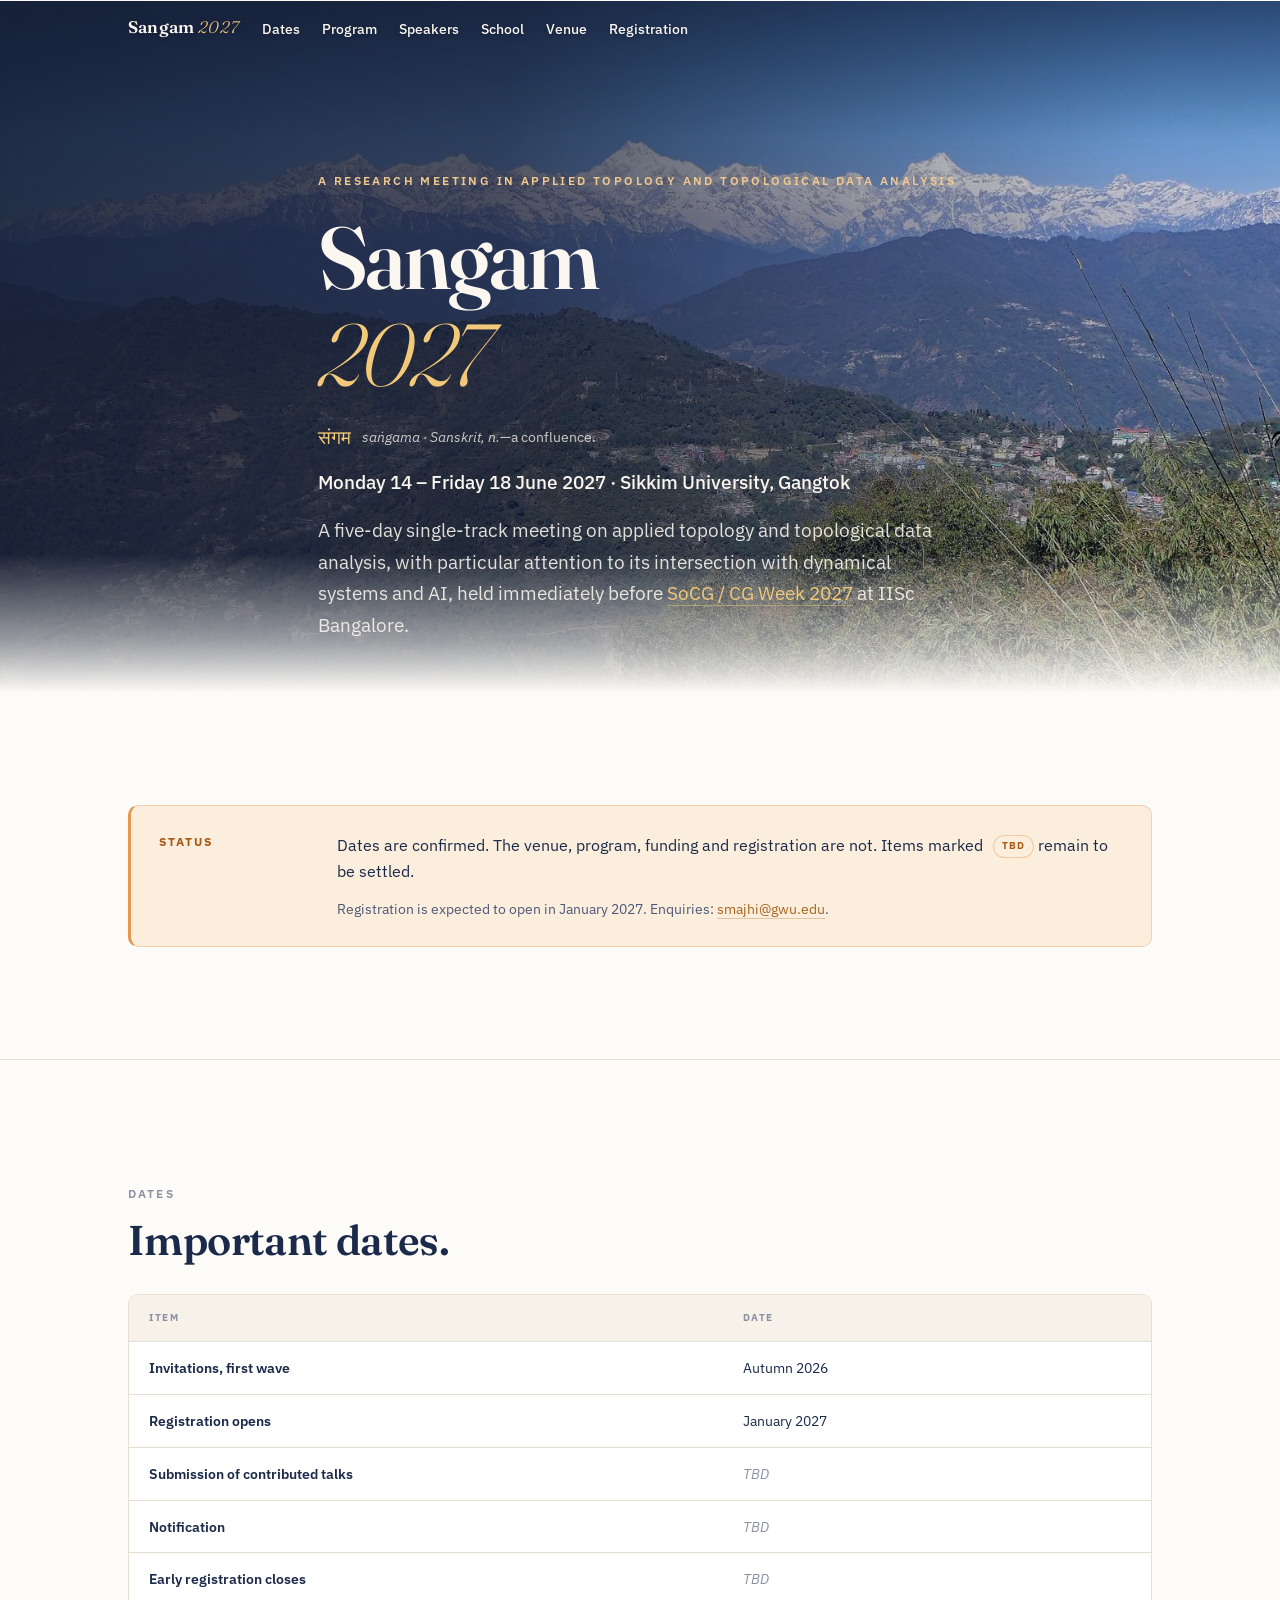
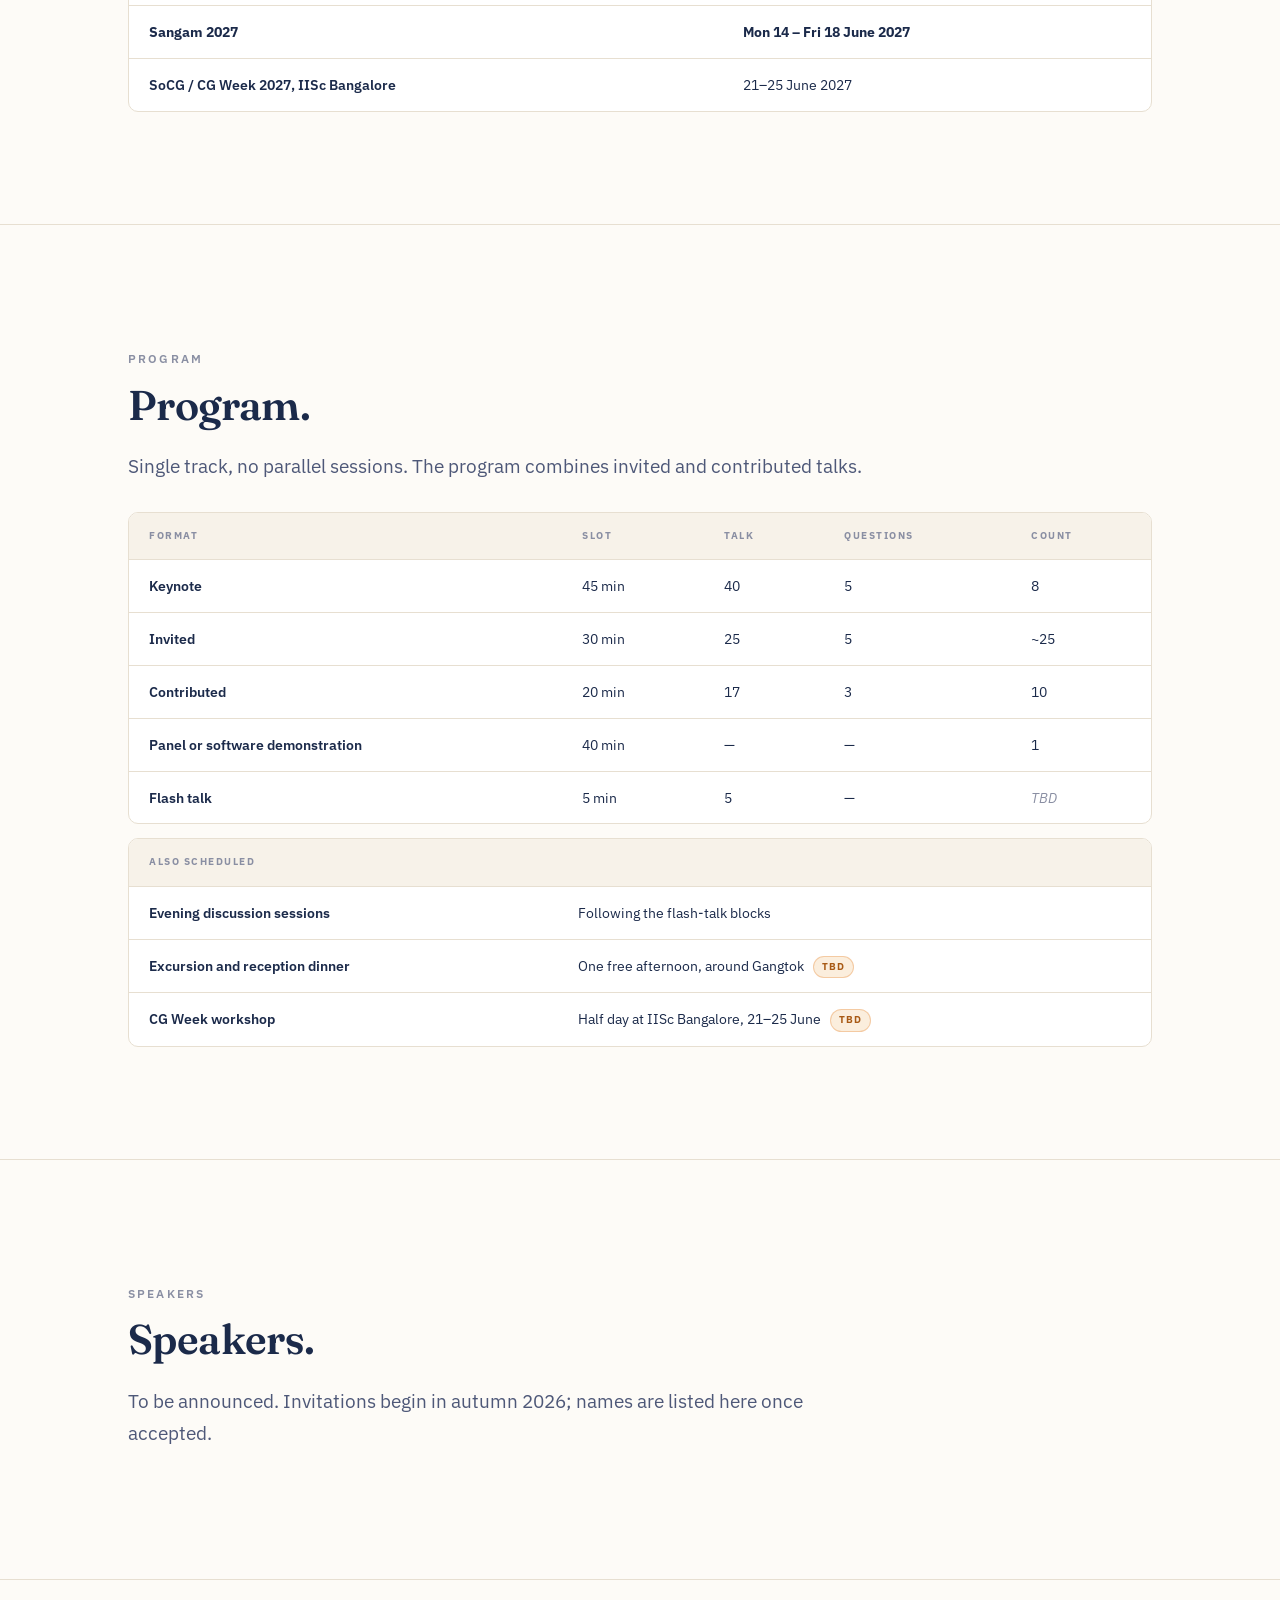
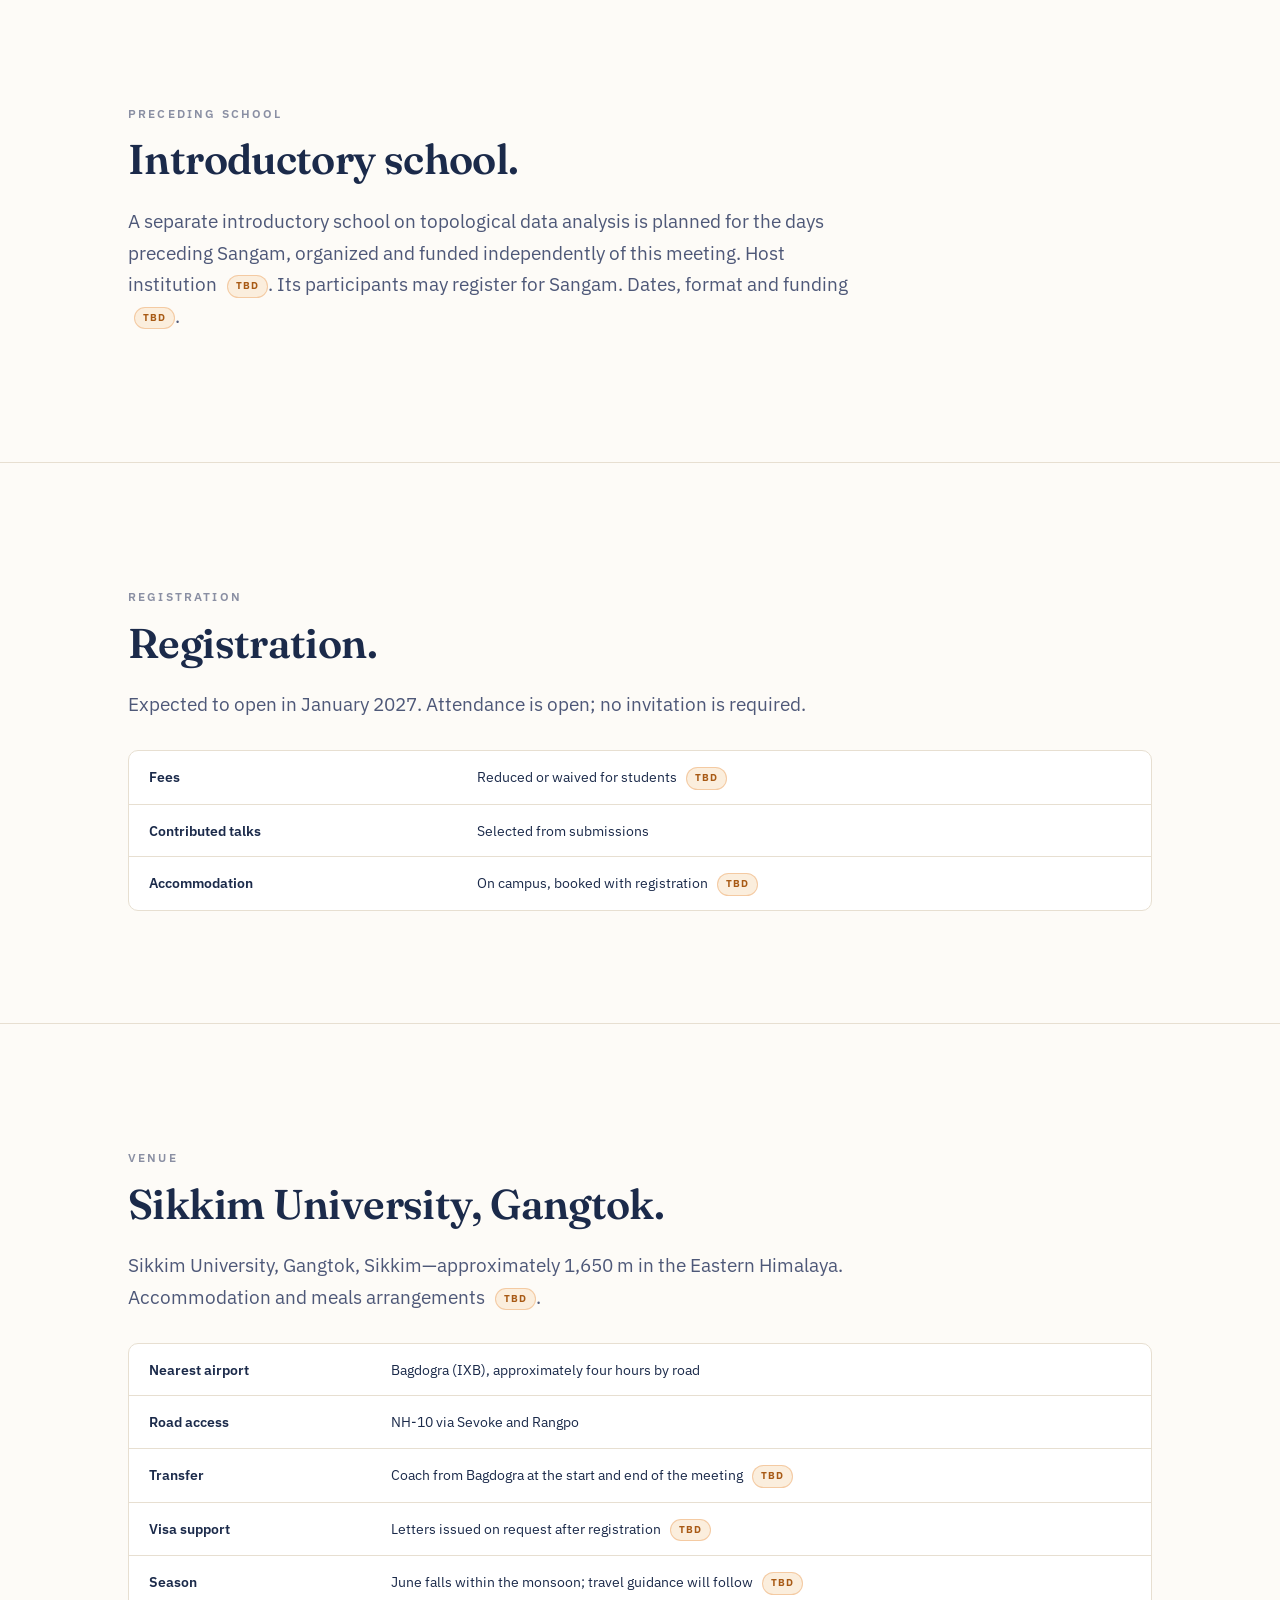
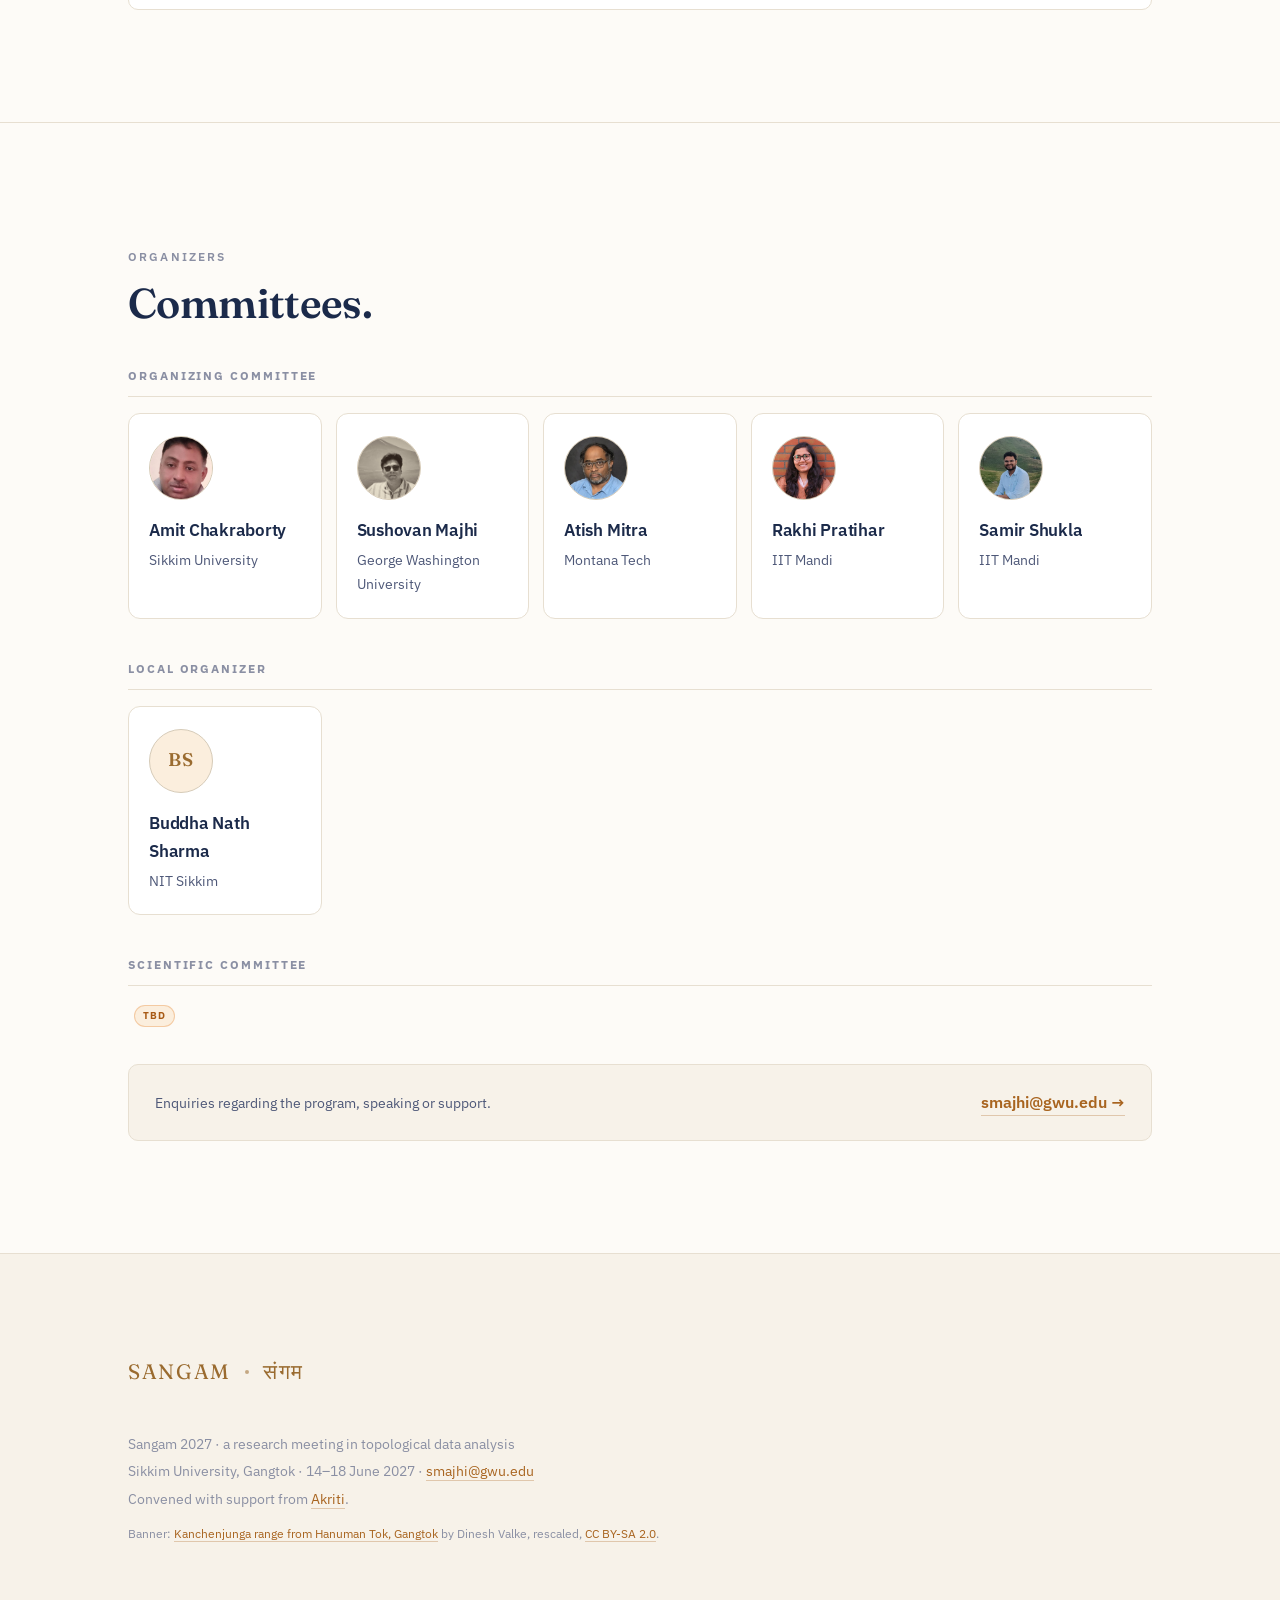
==== commit 732cc6c6: "Sangam: add Amit Chakraborty; sync the site to the Sikkim proposal Amit Chakraborty joins the organi" ====
--- a/docs/sangam/index.html
+++ b/docs/sangam/index.html
@@ -10,10 +10,10 @@
      when the meeting is announced publicly. -->
 <meta name="robots" content="noindex, nofollow">
 
-<title>Sangam 2027 — a research meeting in topological data analysis</title>
-<meta name="description" content="Sangam 2027: a research meeting in topological data analysis at Sikkim University, Gangtok, 14–18 June 2027, the week before SoCG 2027 at IISc Bangalore.">
-
-<meta property="og:title" content="Sangam 2027 — a research meeting in topological data analysis">
+<title>Sangam 2027—a research meeting in applied topology and TDA</title>
+<meta name="description" content="Sangam 2027: a research meeting in applied topology and topological data analysis at Sikkim University, Gangtok, 14–18 June 2027, the week before SoCG 2027 at IISc Bangalore.">
+
+<meta property="og:title" content="Sangam 2027—a research meeting in applied topology and TDA">
 <meta property="og:description" content="Sikkim University, Gangtok, 14–18 June 2027. A research meeting held the week before SoCG 2027 at IISc Bangalore.">
 <meta property="og:type" content="website">
 
@@ -30,7 +30,7 @@
     <a class="nav-brand" href="#top">Sangam <span>2027</span></a>
     <ul>
       <li><a href="#dates">Dates</a></li>
-      <li><a href="#programme">Programme</a></li>
+      <li><a href="#program">Program</a></li>
       <li><a href="#speakers">Speakers</a></li>
       <li><a href="#school">School</a></li>
       <li><a href="#venue">Venue</a></li>
@@ -47,11 +47,11 @@
   </div>
 
   <div class="wrap banner-inner">
-    <p class="eyebrow">A research meeting in topological data analysis</p>
+    <p class="eyebrow">A research meeting in applied topology and topological data analysis</p>
     <h1>Sangam <span class="year">2027</span></h1>
-    <p class="gloss"><span class="deva">संगम</span> <em>saṅgama · Sanskrit, n.</em> — a confluence.</p>
+    <p class="gloss"><span class="deva">संगम</span> <em>saṅgama · Sanskrit, n.</em>—a confluence.</p>
     <p class="when">Monday 14 – Friday 18 June 2027 · Sikkim University, Gangtok</p>
-    <p class="lede">A five-day single-track meeting on topological data analysis and computational geometry, held immediately before <a href="https://www.computational-geometry.org/cg-week/">SoCG&nbsp;/&nbsp;CG&nbsp;Week 2027</a> at IISc Bangalore.</p>
+    <p class="lede">A five-day single-track meeting on applied topology and topological data analysis, with particular attention to its intersection with dynamical systems and AI, held immediately before <a href="https://www.computational-geometry.org/cg-week/">SoCG&nbsp;/&nbsp;CG&nbsp;Week 2027</a> at IISc Bangalore.</p>
   </div>
 </header>
 
@@ -62,7 +62,7 @@
     <div class="notice">
       <div class="flag">Status</div>
       <div>
-        <p>Dates are confirmed. The venue, programme, funding and registration are not. Items marked <span class="tbc">TBD</span> remain to be settled.</p>
+        <p>Dates are confirmed. The venue, program, funding and registration are not. Items marked <span class="tbc">TBD</span> remain to be settled.</p>
         <p>Registration is expected to open in January 2027. Enquiries: <a href="mailto:smajhi@gwu.edu">smajhi@gwu.edu</a>.</p>
       </div>
     </div>
@@ -90,19 +90,19 @@
   </div>
 </section>
 
-<section id="programme">
-  <div class="wrap">
-    <p class="kicker">Programme</p>
-    <h2>Programme.</h2>
-    <p class="lede">Single track, no parallel sessions. The programme combines invited and contributed talks.</p>
+<section id="program">
+  <div class="wrap">
+    <p class="kicker">Program</p>
+    <h2>Program.</h2>
+    <p class="lede">Single track, no parallel sessions. The program combines invited and contributed talks.</p>
     <div class="table-wrap">
       <table>
         <thead><tr><th>Format</th><th>Slot</th><th>Talk</th><th>Questions</th><th>Count</th></tr></thead>
         <tbody>
-          <tr><td>Keynote</td><td class="num">45 min</td><td class="num">40</td><td class="num">5</td><td class="num">2</td></tr>
-          <tr><td>Invited</td><td class="num">30 min</td><td class="num">25</td><td class="num">5</td><td class="tbd">TBD</td></tr>
-          <tr><td>Contributed</td><td class="num">20 min</td><td class="num">17</td><td class="num">3</td><td class="tbd">TBD</td></tr>
-          <tr><td>Panel or demonstration</td><td class="num">40 min</td><td>—</td><td>—</td><td class="num">2</td></tr>
+          <tr><td>Keynote</td><td class="num">45 min</td><td class="num">40</td><td class="num">5</td><td class="num">8</td></tr>
+          <tr><td>Invited</td><td class="num">30 min</td><td class="num">25</td><td class="num">5</td><td class="num">~25</td></tr>
+          <tr><td>Contributed</td><td class="num">20 min</td><td class="num">17</td><td class="num">3</td><td class="num">10</td></tr>
+          <tr><td>Panel or software demonstration</td><td class="num">40 min</td><td>—</td><td>—</td><td class="num">1</td></tr>
           <tr><td>Flash talk</td><td class="num">5 min</td><td class="num">5</td><td>—</td><td class="tbd">TBD</td></tr>
         </tbody>
       </table>
@@ -112,7 +112,7 @@
         <thead><tr><th>Also scheduled</th><th></th></tr></thead>
         <tbody>
           <tr><td>Evening discussion sessions</td><td>Following the flash-talk blocks</td></tr>
-          <tr><td>Excursion</td><td>Wednesday afternoon <span class="tbc">TBD</span></td></tr>
+          <tr><td>Excursion and reception dinner</td><td>One free afternoon, around Gangtok <span class="tbc">TBD</span></td></tr>
           <tr><td>CG Week workshop</td><td>Half day at IISc Bangalore, 21–25 June <span class="tbc">TBD</span></td></tr>
         </tbody>
       </table>
@@ -132,7 +132,7 @@
   <div class="wrap">
     <p class="kicker">Preceding school</p>
     <h2>Introductory school.</h2>
-    <p class="lede">A separate introductory school on topological data analysis is planned for the days preceding Sangam, organised and funded independently of this meeting. Host institution <span class="tbc">TBD</span>. Its participants may register for Sangam. Dates, format and funding <span class="tbc">TBD</span>.</p>
+    <p class="lede">A separate introductory school on topological data analysis is planned for the days preceding Sangam, organized and funded independently of this meeting. Host institution <span class="tbc">TBD</span>. Its participants may register for Sangam. Dates, format and funding <span class="tbc">TBD</span>.</p>
   </div>
 </section>
 
@@ -157,7 +157,7 @@
   <div class="wrap">
     <p class="kicker">Venue</p>
     <h2>Sikkim University, Gangtok.</h2>
-    <p class="lede">Sikkim University, Gangtok, Sikkim — approximately 1,650 m in the Eastern Himalaya. Accommodation and meals arrangements <span class="tbc">TBD</span>.</p>
+    <p class="lede">Sikkim University, Gangtok, Sikkim—approximately 1,650 m in the Eastern Himalaya. Accommodation and meals arrangements <span class="tbc">TBD</span>.</p>
     <div class="table-wrap">
       <table>
         <tbody>
@@ -172,13 +172,21 @@
   </div>
 </section>
 
-<section id="organisers">
-  <div class="wrap">
-    <p class="kicker">Organisers</p>
+<section id="organizers">
+  <div class="wrap">
+    <p class="kicker">Organizers</p>
     <h2>Committees.</h2>
 
-    <p class="group-label">Organising committee</p>
+    <p class="group-label">Organizing committee</p>
     <div class="people">
+      <div class="person">
+        <div class="avatar">
+          <img src="/branding/team/amit-chakraborty.jpg" alt="" loading="lazy" onerror="this.remove()">
+          <span class="initials" aria-hidden="true">AC</span>
+        </div>
+        <p class="name"><a href="https://amitc.webnode.page">Amit Chakraborty</a></p>
+        <p class="affil">Sikkim University</p>
+      </div>
       <div class="person">
         <div class="avatar">
           <img src="/branding/team/sushovan-majhi.jpg" alt="" loading="lazy" onerror="this.remove()">
@@ -201,7 +209,7 @@
           <span class="initials" aria-hidden="true">RP</span>
         </div>
         <p class="name"><a href="https://sites.google.com/view/rakhi-pratihar/home">Rakhi Pratihar</a></p>
-        <p class="affil">Inria Saclay · GRACE</p>
+        <p class="affil">IIT Mandi</p>
       </div>
       <div class="person">
         <div class="avatar">
@@ -213,7 +221,7 @@
       </div>
     </div>
 
-    <p class="group-label">Local organiser</p>
+    <p class="group-label">Local organizer</p>
     <div class="people">
       <div class="person">
         <div class="avatar">
@@ -229,7 +237,7 @@
     <p class="lede small group-empty"><span class="tbc">TBD</span></p>
 
     <div class="callout">
-      <p>Enquiries regarding the programme, speaking or support.</p>
+      <p>Enquiries regarding the program, speaking or support.</p>
       <a href="mailto:smajhi@gwu.edu">smajhi@gwu.edu →</a>
     </div>
   </div>
@@ -252,7 +260,7 @@
 <script>
 // The nav is clear over the banner and frosts once the sky has scrolled past.
 // Falls back to permanently frosted if IntersectionObserver is unavailable,
-// which is the safe direction — legible rather than pretty.
+// which is the safe direction—legible rather than pretty.
 (function () {
   var nav = document.querySelector('.topnav');
   var banner = document.querySelector('.banner');
